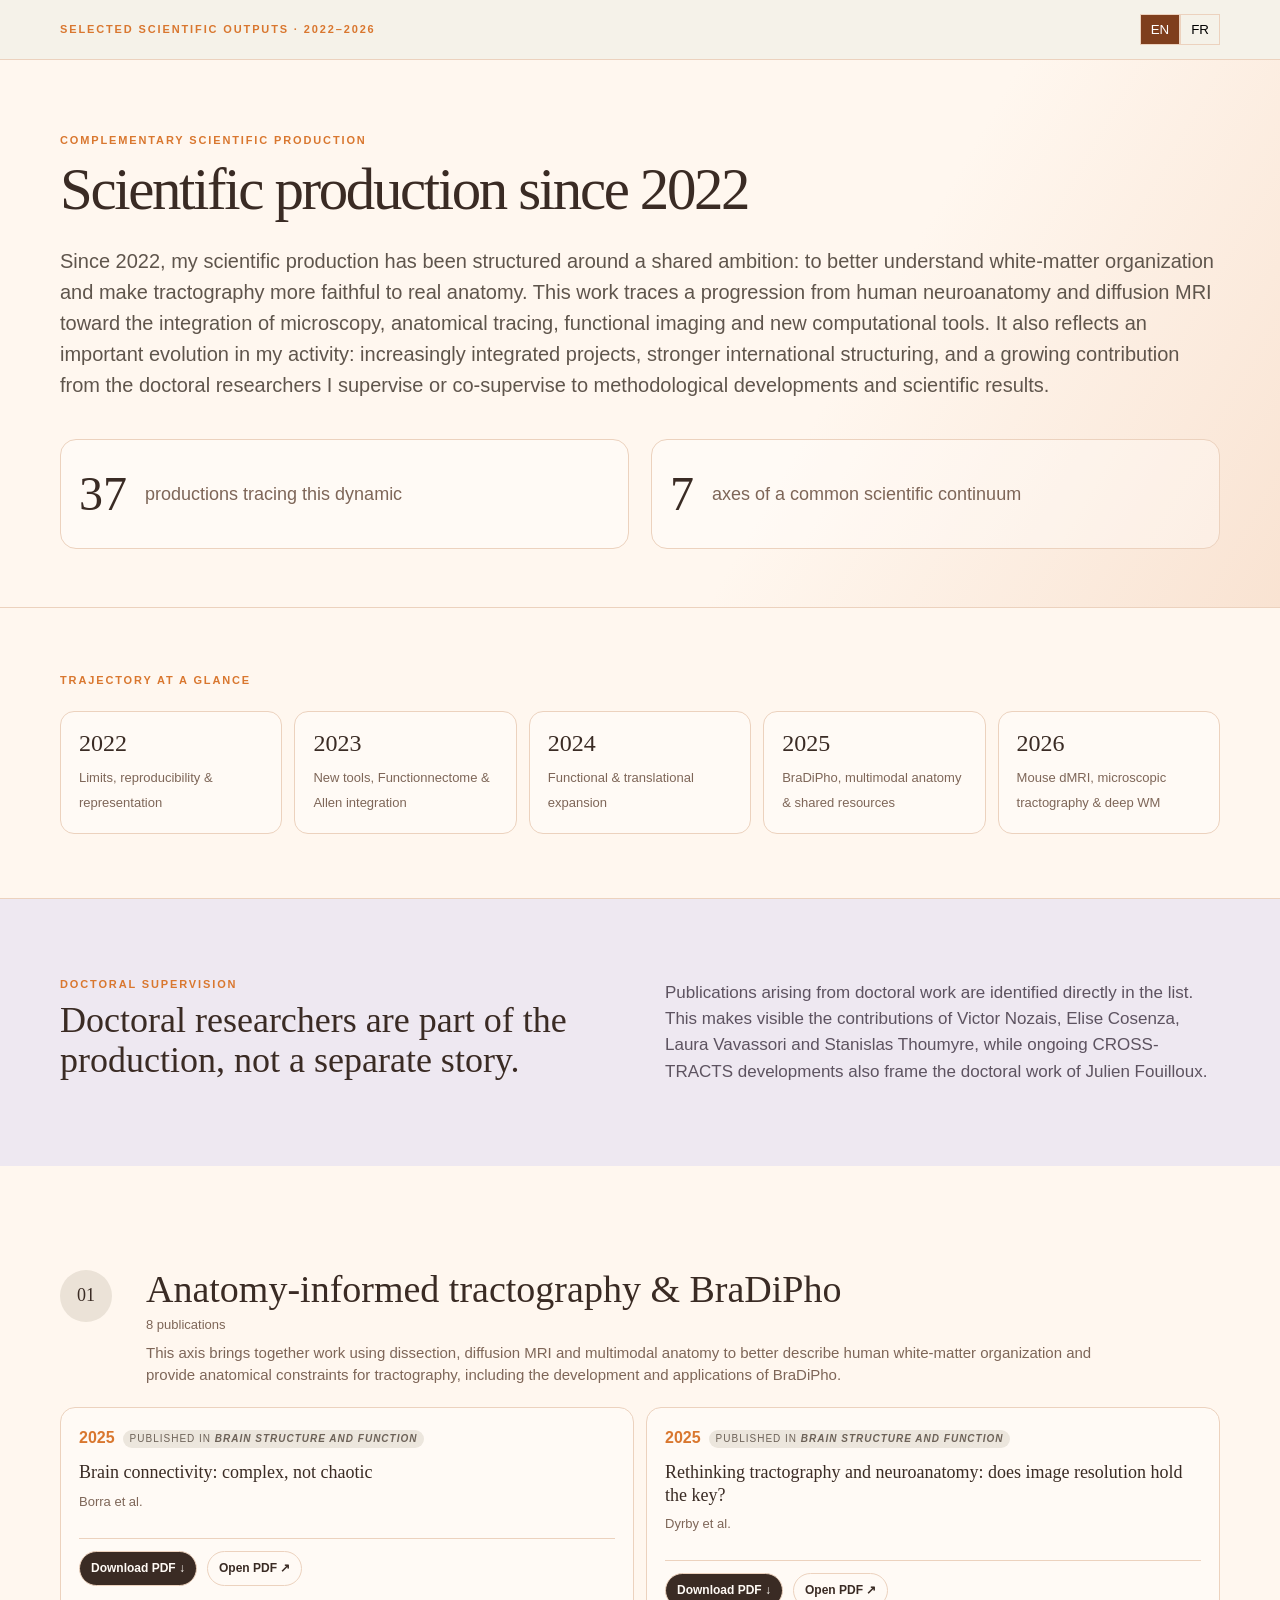
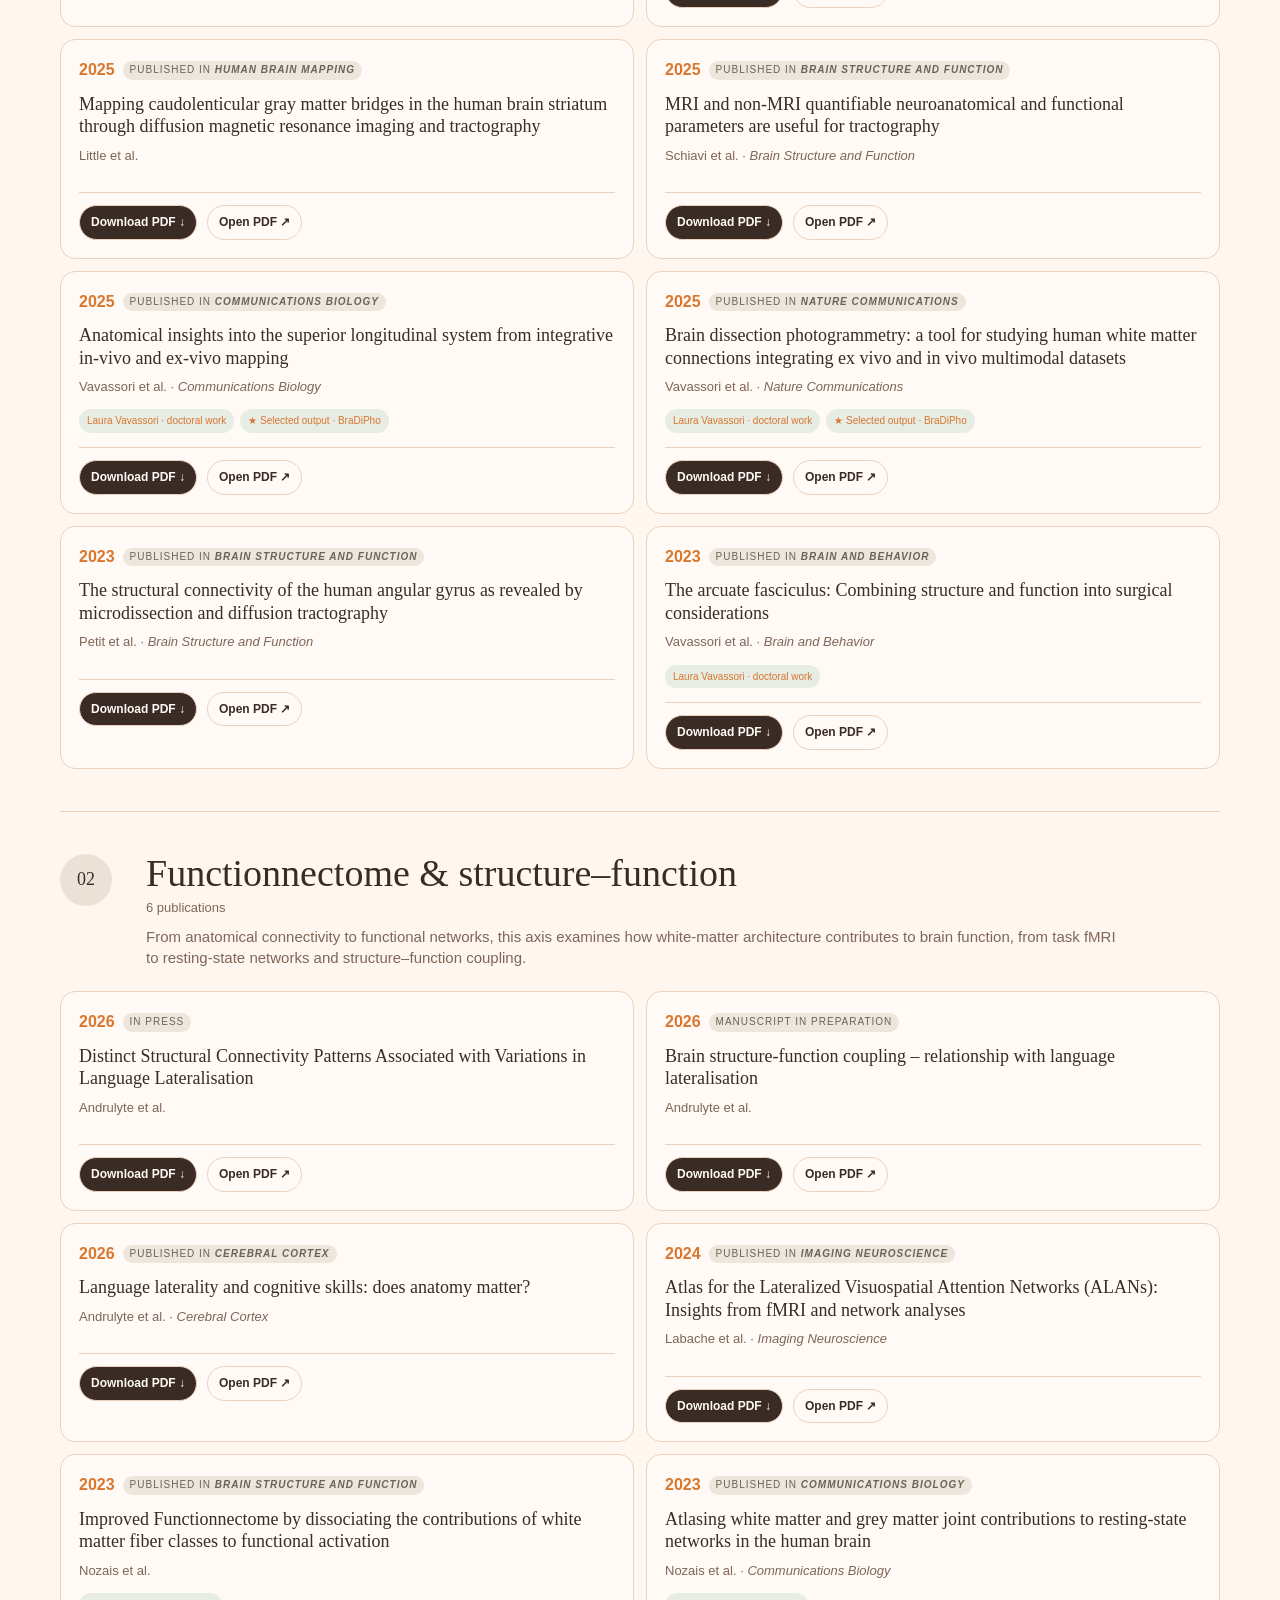
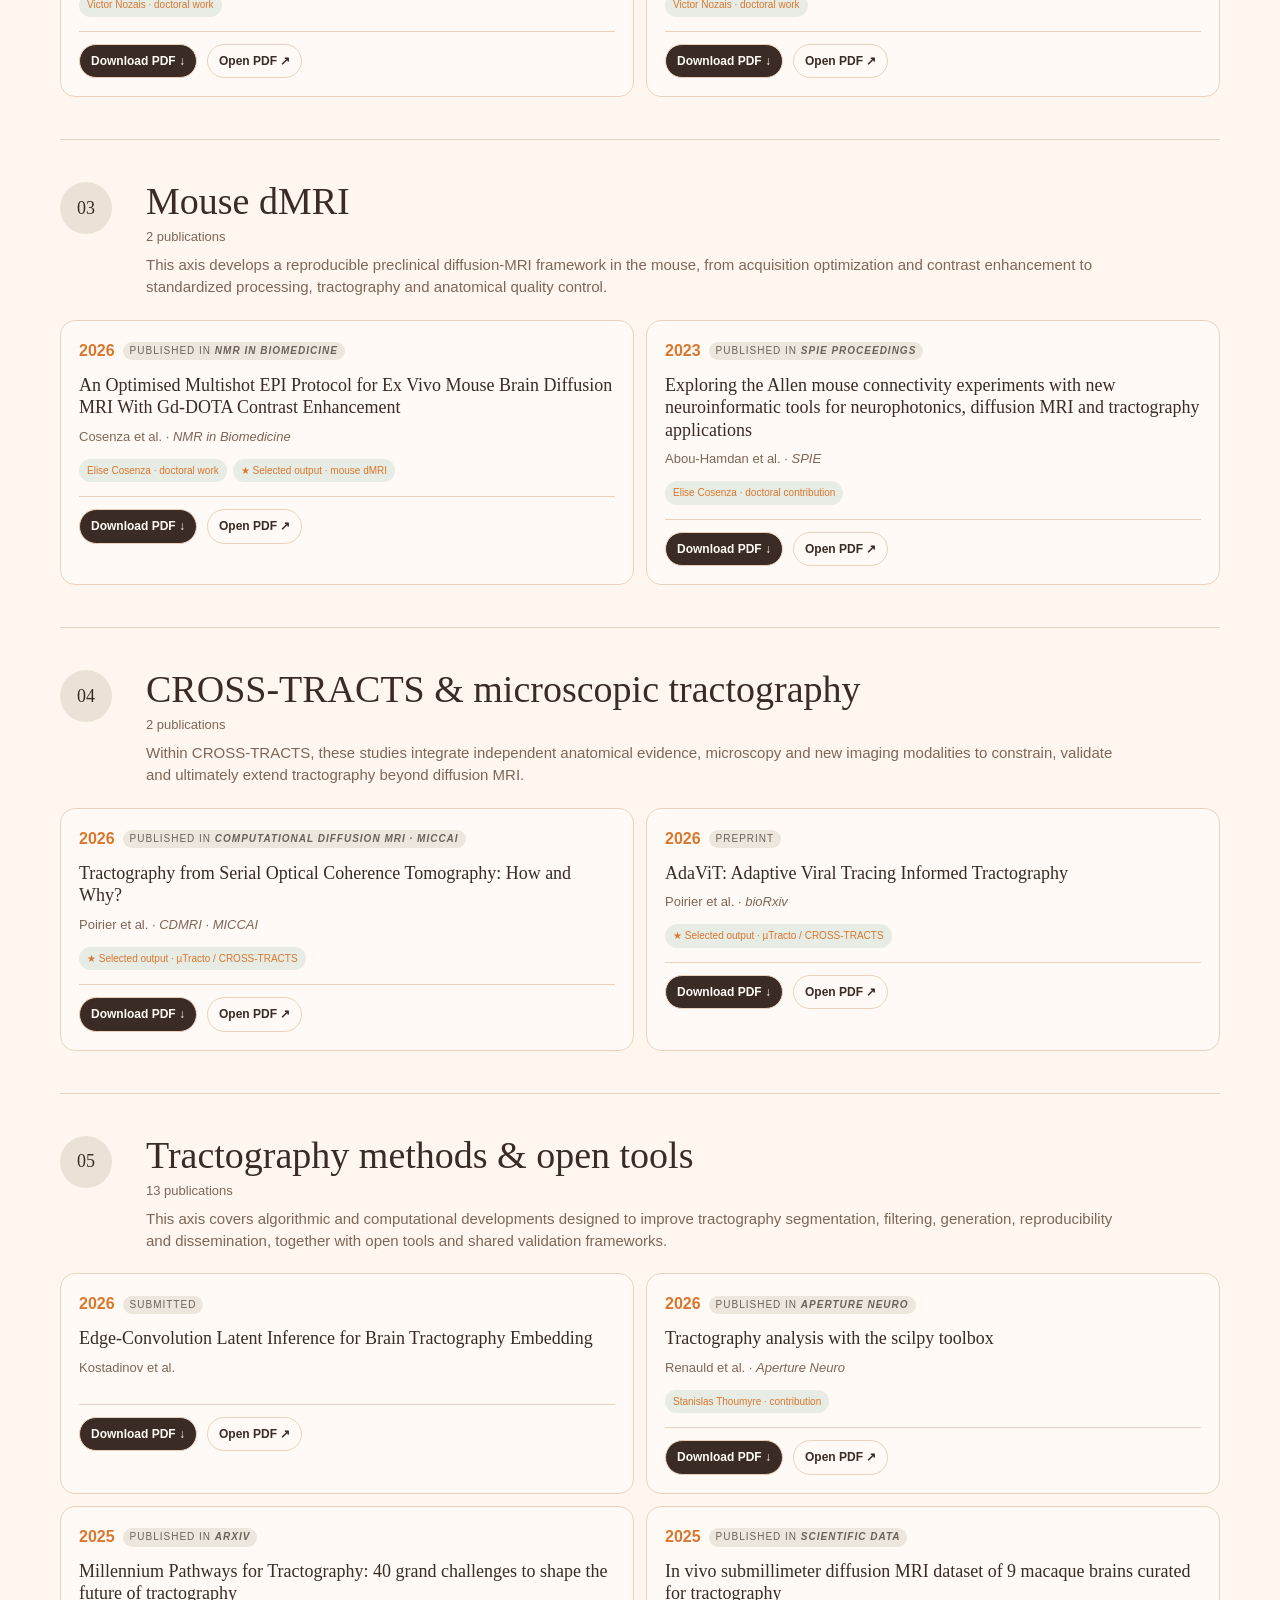
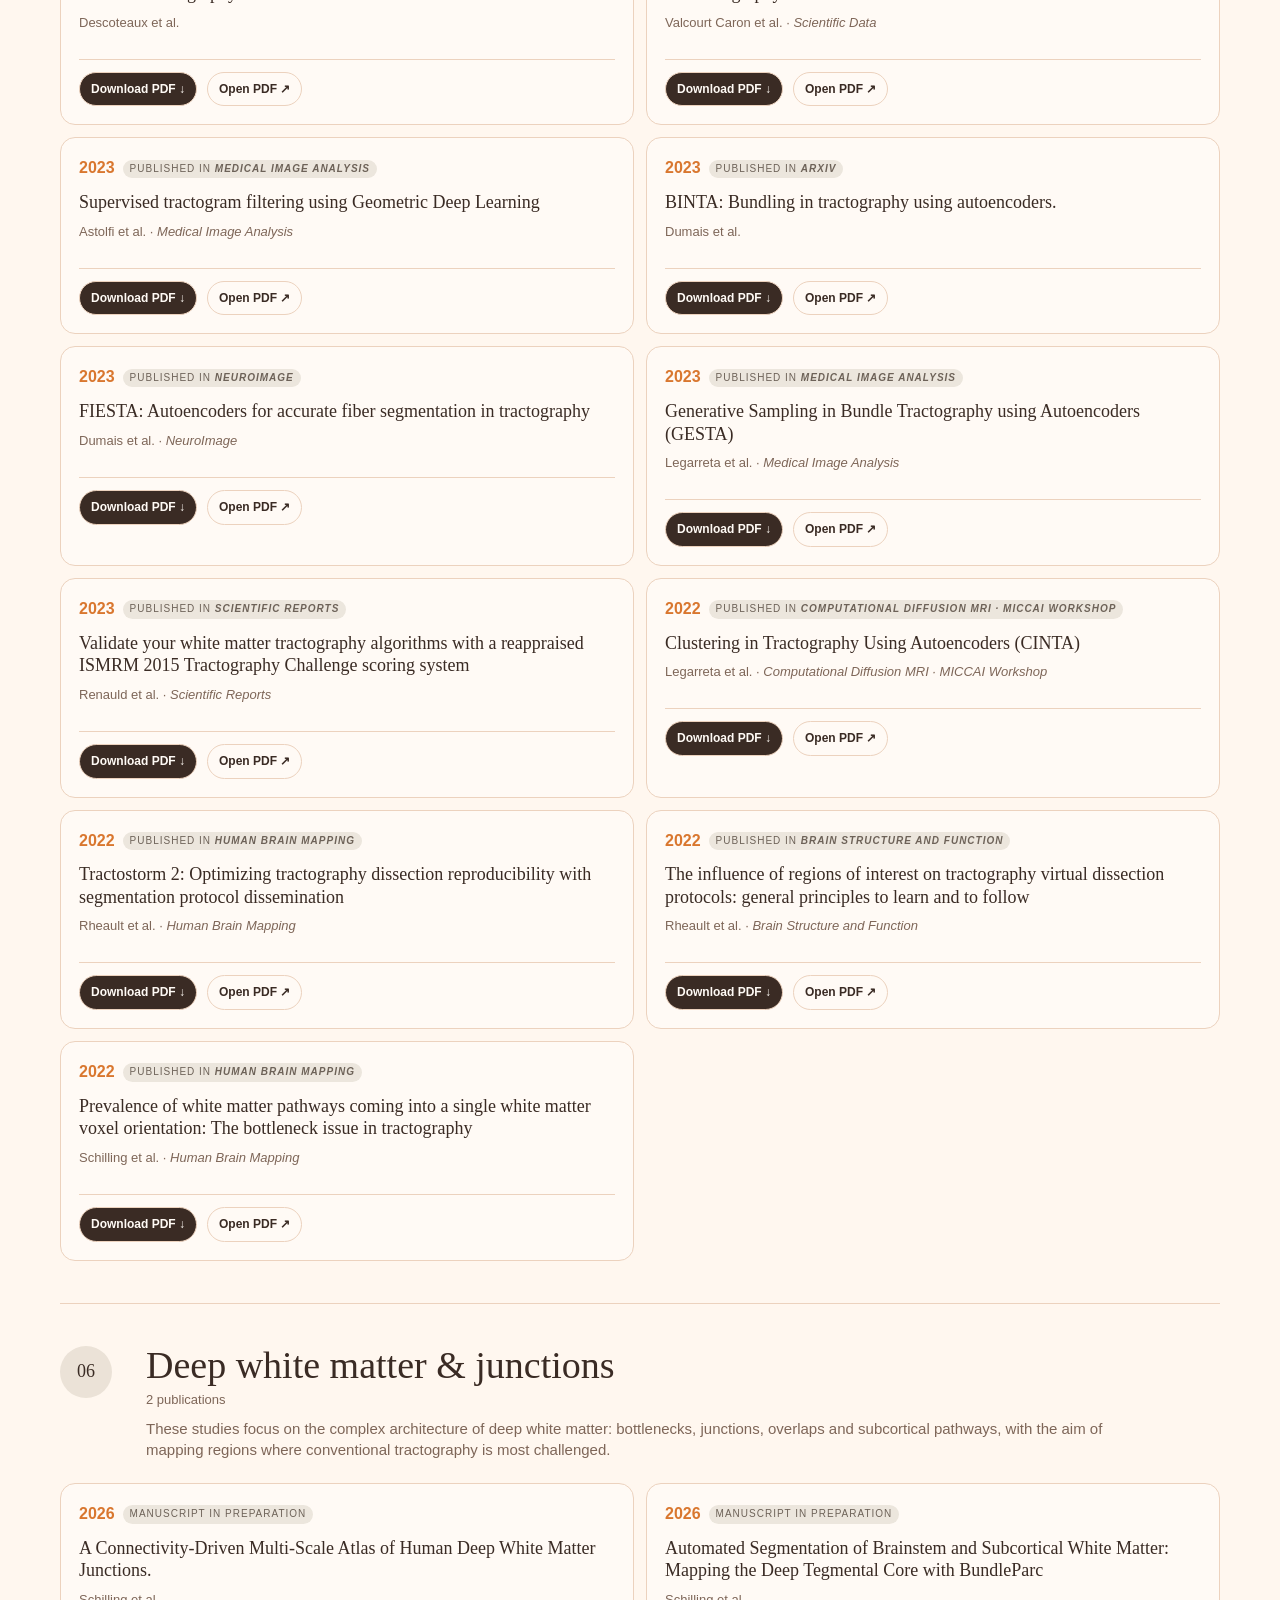
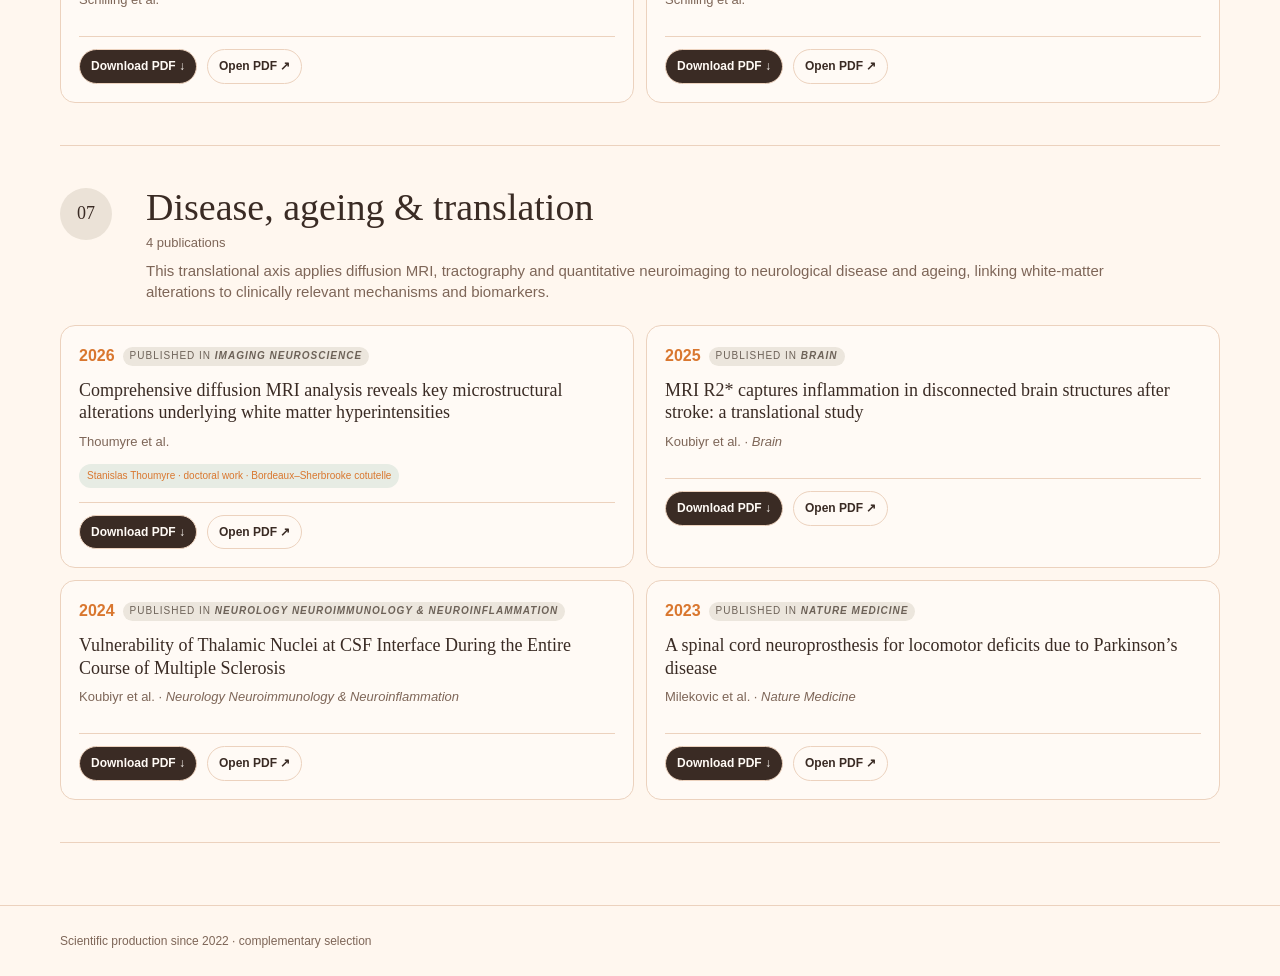
==== publications-since-2022/index.html @ 1e705ce8 "Add publications since 2022 site" ====
<!DOCTYPE html>
<html lang="en"><head><meta charset="utf-8"/><meta content="width=device-width,initial-scale=1" name="viewport"/><title>Scientific production since 2022</title><link href="style.css" rel="stylesheet"/></head><body>
<header><div class="wrap nav"><div class="brand">Selected scientific outputs · 2022–2026</div><div><button class="active" id="en">EN</button><button id="fr">FR</button></div></div></header>
<main><section class="hero"><div class="wrap"><div class="eyebrow" data-en="">COMPLEMENTARY SCIENTIFIC PRODUCTION</div><div class="eyebrow" data-fr="">PRODUCTION SCIENTIFIQUE COMPLÉMENTAIRE</div><h1 data-en="">Scientific production since 2022</h1><h1 data-fr="">Production scientifique depuis 2022</h1><p class="lead" data-en="">Since 2022, my scientific production has been structured around a shared ambition: to better understand white-matter organization and make tractography more faithful to real anatomy. This work traces a progression from human neuroanatomy and diffusion MRI toward the integration of microscopy, anatomical tracing, functional imaging and new computational tools. It also reflects an important evolution in my activity: increasingly integrated projects, stronger international structuring, and a growing contribution from the doctoral researchers I supervise or co-supervise to methodological developments and scientific results.</p><p class="lead" data-fr="">Depuis 2022, ma production scientifique s’est structurée autour d’une même ambition : mieux comprendre l’organisation de la substance blanche et rendre la tractographie plus fidèle à l’anatomie réelle. Ces travaux dessinent une progression allant de la neuroanatomie humaine et de l’IRM de diffusion vers l’intégration de la microscopie, du traçage anatomique, de l’imagerie fonctionnelle et de nouveaux outils computationnels. Ils reflètent également une évolution importante de mon activité : des projets de plus en plus intégrés, une structuration internationale renforcée et une contribution croissante des doctorants que j’encadre ou co-encadre aux développements méthodologiques et aux résultats scientifiques.</p>
<div class="summary summary-two">
<div class="summary-item"><b>37</b><span class="summary-label" id="summary37">productions tracing this dynamic</span></div>
<div class="summary-item"><b>7</b><span class="summary-label" id="summary7">axes of a common scientific continuum</span></div>
</div></div></section>
<section class="timeline"><div class="wrap"><div class="eyebrow" data-en="">TRAJECTORY AT A GLANCE</div><div class="eyebrow" data-fr="">TRAJECTOIRE EN UN COUP D’ŒIL</div><div class="years"><div><b>2022</b><span data-en="">Limits, reproducibility &amp; representation</span><span data-fr="">Limites, reproductibilité &amp; représentation</span></div><div><b>2023</b><span data-en="">New tools, Functionnectome &amp; Allen integration</span><span data-fr="">Nouveaux outils, Functionnectome &amp; intégration Allen</span></div><div><b>2024</b><span data-en="">Functional &amp; translational expansion</span><span data-fr="">Ouverture fonctionnelle &amp; translationnelle</span></div><div><b>2025</b><span data-en="">BraDiPho, multimodal anatomy &amp; shared resources</span><span data-fr="">BraDiPho, anatomie multimodale &amp; ressources</span></div><div><b>2026</b><span data-en="">Mouse dMRI, microscopic tractography &amp; deep WM</span><span data-fr="">IRMd souris, tractographie microscopique &amp; SB profonde</span></div></div></div></section>
<section class="doctoral"><div class="wrap"><div><div class="eyebrow" data-en="">DOCTORAL SUPERVISION</div><div class="eyebrow" data-fr="">ENCADREMENT DOCTORAL</div><h2 data-en="">Doctoral researchers are part of the production, not a separate story.</h2><h2 data-fr="">Les doctorants prennent directement part à cette production scientifique.</h2></div><p data-en="">Publications arising from doctoral work are identified directly in the list. This makes visible the contributions of Victor Nozais, Elise Cosenza, Laura Vavassori and Stanislas Thoumyre, while ongoing CROSS-TRACTS developments also frame the doctoral work of Julien Fouilloux.</p><p data-fr="">Les publications issues des travaux doctoraux sont identifiées directement dans la liste. Elles rendent visibles les contributions de Victor Nozais, Elise Cosenza, Laura Vavassori et Stanislas Thoumyre ; les développements en cours de CROSS-TRACTS structurent également la thèse de Julien Fouilloux.</p></div></section>
<div class="wrap axes"><section class="axis" id="anatomy"><div class="axishead"><span class="num">01</span><div><h2 data-en="">Anatomy-informed tractography &amp; BraDiPho</h2><h2 data-fr="">Tractographie guidée par l’anatomie &amp; BraDiPho</h2><p>8 publications</p><p class="axisdesc" data-en="">This axis brings together work using dissection, diffusion MRI and multimodal anatomy to better describe human white-matter organization and provide anatomical constraints for tractography, including the development and applications of BraDiPho.</p><p class="axisdesc" data-fr="">Cet axe rassemble les travaux combinant dissection, IRM de diffusion et anatomie multimodale pour mieux décrire l’organisation de la substance blanche humaine et fournir des contraintes anatomiques à la tractographie, notamment à travers le développement et les applications de BraDiPho.</p></div></div><div class="pubs"><article class="pub" data-status="published" data-year="2025"><div class="meta"><span class="year">2025</span><span class="status" data-en="">published in <em>Brain Structure and Function</em></span><span class="status" data-fr="">publié dans <em>Brain Structure and Function</em></span></div><h3>Brain connectivity: complex, not chaotic</h3><p>Borra et al.</p><div class="tags"></div><div class="pub-actions"><a class="pdf-download" download="" href="assets/pdfs/13924_Bora_BSAF_inpress_25.pdf"><span data-en="">Download PDF ↓</span><span data-fr="">Télécharger le PDF ↓</span></a><a class="pdf-view" href="assets/pdfs/13924_Bora_BSAF_inpress_25.pdf" rel="noopener" target="_blank"><span data-en="">Open PDF ↗</span><span data-fr="">Ouvrir le PDF ↗</span></a></div></article><article class="pub" data-status="published" data-year="2025"><div class="meta"><span class="year">2025</span><span class="status" data-en="">published in <em>Brain Structure and Function</em></span><span class="status" data-fr="">publié dans <em>Brain Structure and Function</em></span></div><h3>Rethinking tractography and neuroanatomy: does image resolution hold the key?</h3><p>Dyrby et al.</p><div class="tags"></div><div class="pub-actions"><a class="pdf-download" download="" href="assets/pdfs/13925_Dyrby_BSAF_230-163_25.pdf"><span data-en="">Download PDF ↓</span><span data-fr="">Télécharger le PDF ↓</span></a><a class="pdf-view" href="assets/pdfs/13925_Dyrby_BSAF_230-163_25.pdf" rel="noopener" target="_blank"><span data-en="">Open PDF ↗</span><span data-fr="">Ouvrir le PDF ↗</span></a></div></article><article class="pub" data-status="published" data-year="2025"><div class="meta"><span class="year">2025</span><span class="status" data-en="">published in <em>Human Brain Mapping</em></span><span class="status" data-fr="">publié dans <em>Human Brain Mapping</em></span></div><h3>Mapping caudolenticular gray matter bridges in the human brain striatum through diffusion magnetic resonance imaging and tractography</h3><p>Little et al.</p><div class="tags"></div><div class="pub-actions"><a class="pdf-download" download="" href="assets/pdfs/13555_Little_HBM_46-e70245_25.pdf"><span data-en="">Download PDF ↓</span><span data-fr="">Télécharger le PDF ↓</span></a><a class="pdf-view" href="assets/pdfs/13555_Little_HBM_46-e70245_25.pdf" rel="noopener" target="_blank"><span data-en="">Open PDF ↗</span><span data-fr="">Ouvrir le PDF ↗</span></a></div></article><article class="pub" data-status="published" data-year="2025"><div class="meta"><span class="year">2025</span><span class="status" data-en="">published in <em>Brain Structure and Function</em></span><span class="status" data-fr="">publié dans <em>Brain Structure and Function</em></span></div><h3>MRI and non-MRI quantifiable neuroanatomical and functional parameters are useful for tractography</h3><p>Schiavi et al. · <em>Brain Structure and Function</em></p><div class="tags"></div><div class="pub-actions"><a class="pdf-download" download="" href="assets/pdfs/13923_Schiavi_BSAF_230-83_25.pdf.pdf"><span data-en="">Download PDF ↓</span><span data-fr="">Télécharger le PDF ↓</span></a><a class="pdf-view" href="assets/pdfs/13923_Schiavi_BSAF_230-83_25.pdf.pdf" rel="noopener" target="_blank"><span data-en="">Open PDF ↗</span><span data-fr="">Ouvrir le PDF ↗</span></a></div></article><article class="pub" data-status="published" data-year="2025"><div class="meta"><span class="year">2025</span><span class="status" data-en="">published in <em>Communications Biology</em></span><span class="status" data-fr="">publié dans <em>Communications Biology</em></span></div><h3>Anatomical insights into the superior longitudinal system from integrative in-vivo and ex-vivo mapping</h3><p>Vavassori et al. · <em>Communications Biology</em></p><div class="tags"><span class="tag">Laura Vavassori · doctoral work</span><span class="tag">★ Selected output · BraDiPho</span></div><div class="pub-actions"><a class="pdf-download" download="" href="assets/pdfs/14074_Vavassori_CommBiol_8-1328_25.pdf"><span data-en="">Download PDF ↓</span><span data-fr="">Télécharger le PDF ↓</span></a><a class="pdf-view" href="assets/pdfs/14074_Vavassori_CommBiol_8-1328_25.pdf" rel="noopener" target="_blank"><span data-en="">Open PDF ↗</span><span data-fr="">Ouvrir le PDF ↗</span></a></div></article><article class="pub" data-status="published" data-year="2025"><div class="meta"><span class="year">2025</span><span class="status" data-en="">published in <em>Nature Communications</em></span><span class="status" data-fr="">publié dans <em>Nature Communications</em></span></div><h3>Brain dissection photogrammetry: a tool for studying human white matter connections integrating ex vivo and in vivo multimodal datasets</h3><p>Vavassori et al. · <em>Nature Communications</em></p><div class="tags"><span class="tag">Laura Vavassori · doctoral work</span><span class="tag">★ Selected output · BraDiPho</span></div><div class="pub-actions"><a class="pdf-download" download="" href="assets/pdfs/14003_Vavassori_NatComms_16-9801_25.pdf"><span data-en="">Download PDF ↓</span><span data-fr="">Télécharger le PDF ↓</span></a><a class="pdf-view" href="assets/pdfs/14003_Vavassori_NatComms_16-9801_25.pdf" rel="noopener" target="_blank"><span data-en="">Open PDF ↗</span><span data-fr="">Ouvrir le PDF ↗</span></a></div></article><article class="pub" data-status="published" data-year="2023"><div class="meta"><span class="year">2023</span><span class="status" data-en="">published in <em>Brain Structure and Function</em></span><span class="status" data-fr="">publié dans <em>Brain Structure and Function</em></span></div><h3>The structural connectivity of the human angular gyrus as revealed by microdissection and diffusion tractography</h3><p>Petit et al. · <em>Brain Structure and Function</em></p><div class="tags"></div><div class="pub-actions"><a class="pdf-download" download="" href="assets/pdfs/13187_Petit_BSAF_inpress_22.pdf"><span data-en="">Download PDF ↓</span><span data-fr="">Télécharger le PDF ↓</span></a><a class="pdf-view" href="assets/pdfs/13187_Petit_BSAF_inpress_22.pdf" rel="noopener" target="_blank"><span data-en="">Open PDF ↗</span><span data-fr="">Ouvrir le PDF ↗</span></a></div></article><article class="pub" data-status="published" data-year="2023"><div class="meta"><span class="year">2023</span><span class="status" data-en="">published in <em>Brain and Behavior</em></span><span class="status" data-fr="">publié dans <em>Brain and Behavior</em></span></div><h3>The arcuate fasciculus: Combining structure and function into surgical considerations</h3><p>Vavassori et al. · <em>Brain and Behavior</em></p><div class="tags"><span class="tag">Laura Vavassori · doctoral work</span></div><div class="pub-actions"><a class="pdf-download" download="" href="assets/pdfs/13269_Vavassori_B&amp;B_e3107_23.pdf"><span data-en="">Download PDF ↓</span><span data-fr="">Télécharger le PDF ↓</span></a><a class="pdf-view" href="assets/pdfs/13269_Vavassori_B&amp;B_e3107_23.pdf" rel="noopener" target="_blank"><span data-en="">Open PDF ↗</span><span data-fr="">Ouvrir le PDF ↗</span></a></div></article></div></section><section class="axis" id="function"><div class="axishead"><span class="num">02</span><div><h2 data-en="">Functionnectome &amp; structure–function</h2><h2 data-fr="">Functionnectome &amp; structure–fonction</h2><p>6 publications</p><p class="axisdesc" data-en="">From anatomical connectivity to functional networks, this axis examines how white-matter architecture contributes to brain function, from task fMRI to resting-state networks and structure–function coupling.</p><p class="axisdesc" data-fr="">De la connectivité anatomique aux réseaux fonctionnels, cet axe étudie comment l’architecture de la substance blanche contribue aux fonctions cérébrales, de l’IRMf de tâche aux réseaux de repos et au couplage structure–fonction.</p></div></div><div class="pubs"><article class="pub" data-status="in press" data-year="2026"><div class="meta"><span class="year">2026</span><span class="status" data-en="">in press</span><span class="status" data-fr="">sous presse</span></div><h3>Distinct Structural Connectivity Patterns Associated with Variations in Language Lateralisation</h3><p>Andrulyte et al.</p><div class="tags"></div><div class="pub-actions"><a class="pdf-download" download="" href="assets/pdfs/14415_Andrulyte_Cx_inpress_26.pdf"><span data-en="">Download PDF ↓</span><span data-fr="">Télécharger le PDF ↓</span></a><a class="pdf-view" href="assets/pdfs/14415_Andrulyte_Cx_inpress_26.pdf" rel="noopener" target="_blank"><span data-en="">Open PDF ↗</span><span data-fr="">Ouvrir le PDF ↗</span></a></div></article><article class="pub" data-status="manuscript" data-year="2026"><div class="meta"><span class="year">2026</span><span class="status" data-en="">manuscript in preparation</span><span class="status" data-fr="">manuscrit en préparation</span></div><h3>Brain structure-function coupling – relationship with language lateralisation</h3><p>Andrulyte et al.</p><div class="tags"></div><div class="pub-actions"><a class="pdf-download" download="" href="assets/pdfs/13926_Andrulyte_Cx_inpress_26.pdf"><span data-en="">Download PDF ↓</span><span data-fr="">Télécharger le PDF ↓</span></a><a class="pdf-view" href="assets/pdfs/13926_Andrulyte_Cx_inpress_26.pdf" rel="noopener" target="_blank"><span data-en="">Open PDF ↗</span><span data-fr="">Ouvrir le PDF ↗</span></a></div></article><article class="pub" data-status="published" data-year="2026"><div class="meta"><span class="year">2026</span><span class="status" data-en="">published in <em>Cerebral Cortex</em></span><span class="status" data-fr="">publié dans <em>Cerebral Cortex</em></span></div><h3>Language laterality and cognitive skills: does anatomy matter?</h3><p>Andrulyte et al. · <em>Cerebral Cortex</em></p><div class="tags"></div><div class="pub-actions"><a class="pdf-download" download="" href="assets/pdfs/13927_Andrulyte_CCx_36-bhag067_26.pdf"><span data-en="">Download PDF ↓</span><span data-fr="">Télécharger le PDF ↓</span></a><a class="pdf-view" href="assets/pdfs/13927_Andrulyte_CCx_36-bhag067_26.pdf" rel="noopener" target="_blank"><span data-en="">Open PDF ↗</span><span data-fr="">Ouvrir le PDF ↗</span></a></div></article><article class="pub" data-status="published" data-year="2024"><div class="meta"><span class="year">2024</span><span class="status" data-en="">published in <em>Imaging Neuroscience</em></span><span class="status" data-fr="">publié dans <em>Imaging Neuroscience</em></span></div><h3>Atlas for the Lateralized Visuospatial Attention Networks (ALANs): Insights from fMRI and network analyses</h3><p>Labache et al. · <em>Imaging Neuroscience</em></p><div class="tags"></div><div class="pub-actions"><a class="pdf-download" download="" href="assets/pdfs/13618_Labache_ImagNeurosci_2_24.pdf"><span data-en="">Download PDF ↓</span><span data-fr="">Télécharger le PDF ↓</span></a><a class="pdf-view" href="assets/pdfs/13618_Labache_ImagNeurosci_2_24.pdf" rel="noopener" target="_blank"><span data-en="">Open PDF ↗</span><span data-fr="">Ouvrir le PDF ↗</span></a></div></article><article class="pub" data-status="published" data-year="2023"><div class="meta"><span class="year">2023</span><span class="status" data-en="">published in <em>Brain Structure and Function</em></span><span class="status" data-fr="">publié dans <em>Brain Structure and Function</em></span></div><h3>Improved Functionnectome by dissociating the contributions of white matter fiber classes to functional activation</h3><p>Nozais et al.</p><div class="tags"><span class="tag">Victor Nozais · doctoral work</span></div><div class="pub-actions"><a class="pdf-download" download="" href="assets/pdfs/13436_Nozais_BSAF_inpress_23.pdf"><span data-en="">Download PDF ↓</span><span data-fr="">Télécharger le PDF ↓</span></a><a class="pdf-view" href="assets/pdfs/13436_Nozais_BSAF_inpress_23.pdf" rel="noopener" target="_blank"><span data-en="">Open PDF ↗</span><span data-fr="">Ouvrir le PDF ↗</span></a></div></article><article class="pub" data-status="published" data-year="2023"><div class="meta"><span class="year">2023</span><span class="status" data-en="">published in <em>Communications Biology</em></span><span class="status" data-fr="">publié dans <em>Communications Biology</em></span></div><h3>Atlasing white matter and grey matter joint contributions to resting-state networks in the human brain</h3><p>Nozais et al. · <em>Communications Biology</em></p><div class="tags"><span class="tag">Victor Nozais · doctoral work</span></div><div class="pub-actions"><a class="pdf-download" download="" href="assets/pdfs/13475_Nozais_CommunBiol_6-726_23.pdf"><span data-en="">Download PDF ↓</span><span data-fr="">Télécharger le PDF ↓</span></a><a class="pdf-view" href="assets/pdfs/13475_Nozais_CommunBiol_6-726_23.pdf" rel="noopener" target="_blank"><span data-en="">Open PDF ↗</span><span data-fr="">Ouvrir le PDF ↗</span></a></div></article></div></section><section class="axis" id="mouse"><div class="axishead"><span class="num">03</span><div><h2 data-en="">Mouse dMRI</h2><h2 data-fr="">IRM de diffusion chez la souris</h2><p>2 publications</p><p class="axisdesc" data-en="">This axis develops a reproducible preclinical diffusion-MRI framework in the mouse, from acquisition optimization and contrast enhancement to standardized processing, tractography and anatomical quality control.</p><p class="axisdesc" data-fr="">Cet axe développe un cadre reproductible d’IRM de diffusion préclinique chez la souris, de l’optimisation des acquisitions et du contraste au traitement standardisé, à la tractographie et au contrôle qualité anatomique.</p></div></div><div class="pubs"><article class="pub" data-status="published" data-year="2026"><div class="meta"><span class="year">2026</span><span class="status" data-en="">published in <em>NMR in Biomedicine</em></span><span class="status" data-fr="">publié dans <em>NMR in Biomedicine</em></span></div><h3>An Optimised Multishot EPI Protocol for Ex Vivo Mouse Brain Diffusion MRI With Gd-DOTA Contrast Enhancement</h3><p>Cosenza et al. · <em>NMR in Biomedicine</em></p><div class="tags"><span class="tag">Elise Cosenza · doctoral work</span><span class="tag">★ Selected output · mouse dMRI</span></div><div class="pub-actions"><a class="pdf-download" download="" href="assets/pdfs/14144_Cosenza_NMRBiomed_39-e70270_26.pdf"><span data-en="">Download PDF ↓</span><span data-fr="">Télécharger le PDF ↓</span></a><a class="pdf-view" href="assets/pdfs/14144_Cosenza_NMRBiomed_39-e70270_26.pdf" rel="noopener" target="_blank"><span data-en="">Open PDF ↗</span><span data-fr="">Ouvrir le PDF ↗</span></a></div></article><article class="pub" data-status="published" data-year="2023"><div class="meta"><span class="year">2023</span><span class="status" data-en="">published in <em>SPIE Proceedings</em></span><span class="status" data-fr="">publié dans <em>SPIE Proceedings</em></span></div><h3>Exploring the Allen mouse connectivity experiments with new neuroinformatic tools for neurophotonics, diffusion MRI and tractography applications</h3><p>Abou-Hamdan et al. · <em>SPIE</em></p><div class="tags"><span class="tag">Elise Cosenza · doctoral contribution</span></div><div class="pub-actions"><a class="pdf-download" download="" href="assets/pdfs/13350_Abou-Hamdan_SPIE_2023.pdf"><span data-en="">Download PDF ↓</span><span data-fr="">Télécharger le PDF ↓</span></a><a class="pdf-view" href="assets/pdfs/13350_Abou-Hamdan_SPIE_2023.pdf" rel="noopener" target="_blank"><span data-en="">Open PDF ↗</span><span data-fr="">Ouvrir le PDF ↗</span></a></div></article></div></section><section class="axis" id="cross"><div class="axishead"><span class="num">04</span><div><h2 data-en="">CROSS-TRACTS &amp; microscopic tractography</h2><h2 data-fr="">CROSS-TRACTS &amp; tractographie microscopique</h2><p>2 publications</p><p class="axisdesc" data-en="">Within CROSS-TRACTS, these studies integrate independent anatomical evidence, microscopy and new imaging modalities to constrain, validate and ultimately extend tractography beyond diffusion MRI.</p><p class="axisdesc" data-fr="">Dans le cadre de CROSS-TRACTS, ces travaux intègrent des références anatomiques indépendantes, la microscopie et de nouvelles modalités d’imagerie pour contraindre, valider et finalement étendre la tractographie au-delà de l’IRM de diffusion.</p></div></div><div class="pubs"><article class="pub" data-status="published" data-year="2026"><div class="meta"><span class="year">2026</span><span class="status" data-en="">published in <em>Computational Diffusion MRI · MICCAI</em></span><span class="status" data-fr="">publié dans <em>Computational Diffusion MRI · MICCAI</em></span></div><h3>Tractography from Serial Optical Coherence Tomography: How and Why?</h3><p>Poirier et al. · <em>CDMRI · MICCAI</em></p><div class="tags"><span class="tag">★ Selected output · µTracto / CROSS-TRACTS</span></div><div class="pub-actions"><a class="pdf-download" download="" href="assets/pdfs/14418_Poirier_bioRxiv_26.pdf"><span data-en="">Download PDF ↓</span><span data-fr="">Télécharger le PDF ↓</span></a><a class="pdf-view" href="assets/pdfs/14418_Poirier_bioRxiv_26.pdf" rel="noopener" target="_blank"><span data-en="">Open PDF ↗</span><span data-fr="">Ouvrir le PDF ↗</span></a></div></article><article class="pub" data-status="preprint" data-year="2026"><div class="meta"><span class="year">2026</span><span class="status" data-en="">preprint</span><span class="status" data-fr="">prépublication</span></div><h3>AdaViT: Adaptive Viral Tracing Informed Tractography</h3><p>Poirier et al. · <em>bioRxiv</em></p><div class="tags"><span class="tag">★ Selected output · µTracto / CROSS-TRACTS</span></div><div class="pub-actions"><a class="pdf-download" download="" href="assets/pdfs/14433_Poirier_CDMRI_MICCAI_26.pdf"><span data-en="">Download PDF ↓</span><span data-fr="">Télécharger le PDF ↓</span></a><a class="pdf-view" href="assets/pdfs/14433_Poirier_CDMRI_MICCAI_26.pdf" rel="noopener" target="_blank"><span data-en="">Open PDF ↗</span><span data-fr="">Ouvrir le PDF ↗</span></a></div></article></div></section><section class="axis" id="methods"><div class="axishead"><span class="num">05</span><div><h2 data-en="">Tractography methods &amp; open tools</h2><h2 data-fr="">Méthodes de tractographie &amp; outils ouverts</h2><p>13 publications</p><p class="axisdesc" data-en="">This axis covers algorithmic and computational developments designed to improve tractography segmentation, filtering, generation, reproducibility and dissemination, together with open tools and shared validation frameworks.</p><p class="axisdesc" data-fr="">Cet axe regroupe les développements algorithmiques et computationnels visant à améliorer la segmentation, le filtrage, la génération, la reproductibilité et la diffusion des méthodes de tractographie, ainsi que les outils ouverts et cadres de validation partagés.</p></div></div><div class="pubs"><article class="pub" data-status="submitted" data-year="2026"><div class="meta"><span class="year">2026</span><span class="status" data-en="">submitted</span><span class="status" data-fr="">soumis</span></div><h3>Edge-Convolution Latent Inference for Brain Tractography Embedding</h3><p>Kostadinov et al.</p><div class="tags"></div><div class="pub-actions"><a class="pdf-download" download="" href="assets/pdfs/14327_Kostadinov_AIHA_2026_submitted.pdf"><span data-en="">Download PDF ↓</span><span data-fr="">Télécharger le PDF ↓</span></a><a class="pdf-view" href="assets/pdfs/14327_Kostadinov_AIHA_2026_submitted.pdf" rel="noopener" target="_blank"><span data-en="">Open PDF ↗</span><span data-fr="">Ouvrir le PDF ↗</span></a></div></article><article class="pub" data-status="published" data-year="2026"><div class="meta"><span class="year">2026</span><span class="status" data-en="">published in <em>Aperture Neuro</em></span><span class="status" data-fr="">publié dans <em>Aperture Neuro</em></span></div><h3>Tractography analysis with the scilpy toolbox</h3><p>Renauld et al. · <em>Aperture Neuro</em></p><div class="tags"><span class="tag">Stanislas Thoumyre · contribution</span></div><div class="pub-actions"><a class="pdf-download" download="" href="assets/pdfs/14224_Renauld_ApertureNeuro_6_26.pdf"><span data-en="">Download PDF ↓</span><span data-fr="">Télécharger le PDF ↓</span></a><a class="pdf-view" href="assets/pdfs/14224_Renauld_ApertureNeuro_6_26.pdf" rel="noopener" target="_blank"><span data-en="">Open PDF ↗</span><span data-fr="">Ouvrir le PDF ↗</span></a></div></article><article class="pub" data-status="published" data-year="2025"><div class="meta"><span class="year">2025</span><span class="status" data-en="">published in <em>arXiv</em></span><span class="status" data-fr="">publié dans <em>arXiv</em></span></div><h3>Millennium Pathways for Tractography: 40 grand challenges to shape the future of tractography</h3><p>Descoteaux et al.</p><div class="tags"></div><div class="pub-actions"><a class="pdf-download" download="" href="assets/pdfs/14119_Descoteaux_arXiv_25.pdf"><span data-en="">Download PDF ↓</span><span data-fr="">Télécharger le PDF ↓</span></a><a class="pdf-view" href="assets/pdfs/14119_Descoteaux_arXiv_25.pdf" rel="noopener" target="_blank"><span data-en="">Open PDF ↗</span><span data-fr="">Ouvrir le PDF ↗</span></a></div></article><article class="pub" data-status="published" data-year="2025"><div class="meta"><span class="year">2025</span><span class="status" data-en="">published in <em>Scientific Data</em></span><span class="status" data-fr="">publié dans <em>Scientific Data</em></span></div><h3>In vivo submillimeter diffusion MRI dataset of 9 macaque brains curated for tractography</h3><p>Valcourt Caron et al. · <em>Scientific Data</em></p><div class="tags"></div><div class="pub-actions"><a class="pdf-download" download="" href="assets/pdfs/14031_Valcourt-Caron_SciData_12-1199_25.pdf"><span data-en="">Download PDF ↓</span><span data-fr="">Télécharger le PDF ↓</span></a><a class="pdf-view" href="assets/pdfs/14031_Valcourt-Caron_SciData_12-1199_25.pdf" rel="noopener" target="_blank"><span data-en="">Open PDF ↗</span><span data-fr="">Ouvrir le PDF ↗</span></a></div></article><article class="pub" data-status="published" data-year="2023"><div class="meta"><span class="year">2023</span><span class="status" data-en="">published in <em>Medical Image Analysis</em></span><span class="status" data-fr="">publié dans <em>Medical Image Analysis</em></span></div><h3>Supervised tractogram filtering using Geometric Deep Learning</h3><p>Astolfi et al. · <em>Medical Image Analysis</em></p><div class="tags"></div><div class="pub-actions"><a class="pdf-download" download="" href="assets/pdfs/13476_Astolfi_MedIA_90-102893_23.pdf"><span data-en="">Download PDF ↓</span><span data-fr="">Télécharger le PDF ↓</span></a><a class="pdf-view" href="assets/pdfs/13476_Astolfi_MedIA_90-102893_23.pdf" rel="noopener" target="_blank"><span data-en="">Open PDF ↗</span><span data-fr="">Ouvrir le PDF ↗</span></a></div></article><article class="pub" data-status="published" data-year="2023"><div class="meta"><span class="year">2023</span><span class="status" data-en="">published in <em>arXiv</em></span><span class="status" data-fr="">publié dans <em>arXiv</em></span></div><h3>BINTA: Bundling in tractography using autoencoders.</h3><p>Dumais et al.</p><div class="tags"></div><div class="pub-actions"><a class="pdf-download" download="" href="assets/pdfs/13332_Dumais_arXiv_23.pdf"><span data-en="">Download PDF ↓</span><span data-fr="">Télécharger le PDF ↓</span></a><a class="pdf-view" href="assets/pdfs/13332_Dumais_arXiv_23.pdf" rel="noopener" target="_blank"><span data-en="">Open PDF ↗</span><span data-fr="">Ouvrir le PDF ↗</span></a></div></article><article class="pub" data-status="published" data-year="2023"><div class="meta"><span class="year">2023</span><span class="status" data-en="">published in <em>NeuroImage</em></span><span class="status" data-fr="">publié dans <em>NeuroImage</em></span></div><h3>FIESTA: Autoencoders for accurate fiber segmentation in tractography</h3><p>Dumais et al. · <em>NeuroImage</em></p><div class="tags"></div><div class="pub-actions"><a class="pdf-download" download="" href="assets/pdfs/13474_Dumais_NI_inpress_23.pdf"><span data-en="">Download PDF ↓</span><span data-fr="">Télécharger le PDF ↓</span></a><a class="pdf-view" href="assets/pdfs/13474_Dumais_NI_inpress_23.pdf" rel="noopener" target="_blank"><span data-en="">Open PDF ↗</span><span data-fr="">Ouvrir le PDF ↗</span></a></div></article><article class="pub" data-status="published" data-year="2023"><div class="meta"><span class="year">2023</span><span class="status" data-en="">published in <em>Medical Image Analysis</em></span><span class="status" data-fr="">publié dans <em>Medical Image Analysis</em></span></div><h3>Generative Sampling in Bundle Tractography using Autoencoders (GESTA)</h3><p>Legarreta et al. · <em>Medical Image Analysis</em></p><div class="tags"></div><div class="pub-actions"><a class="pdf-download" download="" href="assets/pdfs/13188_Legarreta_MedIA_85-102761_23.pdf"><span data-en="">Download PDF ↓</span><span data-fr="">Télécharger le PDF ↓</span></a><a class="pdf-view" href="assets/pdfs/13188_Legarreta_MedIA_85-102761_23.pdf" rel="noopener" target="_blank"><span data-en="">Open PDF ↗</span><span data-fr="">Ouvrir le PDF ↗</span></a></div></article><article class="pub" data-status="published" data-year="2023"><div class="meta"><span class="year">2023</span><span class="status" data-en="">published in <em>Scientific Reports</em></span><span class="status" data-fr="">publié dans <em>Scientific Reports</em></span></div><h3>Validate your white matter tractography algorithms with a reappraised ISMRM 2015 Tractography Challenge scoring system</h3><p>Renauld et al. · <em>Scientific Reports</em></p><div class="tags"></div><div class="pub-actions"><a class="pdf-download" download="" href="assets/pdfs/13345_Renauld_SciRep_13-2347_23.pdf"><span data-en="">Download PDF ↓</span><span data-fr="">Télécharger le PDF ↓</span></a><a class="pdf-view" href="assets/pdfs/13345_Renauld_SciRep_13-2347_23.pdf" rel="noopener" target="_blank"><span data-en="">Open PDF ↗</span><span data-fr="">Ouvrir le PDF ↗</span></a></div></article><article class="pub" data-status="published" data-year="2022"><div class="meta"><span class="year">2022</span><span class="status" data-en="">published in <em>Computational Diffusion MRI · MICCAI Workshop</em></span><span class="status" data-fr="">publié dans <em>Computational Diffusion MRI · MICCAI Workshop</em></span></div><h3>Clustering in Tractography Using Autoencoders (CINTA)</h3><p>Legarreta et al. · <em>Computational Diffusion MRI · MICCAI Workshop</em></p><div class="tags"></div><div class="pub-actions"><a class="pdf-download" download="" href="assets/pdfs/13346_Legarreta_CINTA_MICCAI_22.pdf"><span data-en="">Download PDF ↓</span><span data-fr="">Télécharger le PDF ↓</span></a><a class="pdf-view" href="assets/pdfs/13346_Legarreta_CINTA_MICCAI_22.pdf" rel="noopener" target="_blank"><span data-en="">Open PDF ↗</span><span data-fr="">Ouvrir le PDF ↗</span></a></div></article><article class="pub" data-status="published" data-year="2022"><div class="meta"><span class="year">2022</span><span class="status" data-en="">published in <em>Human Brain Mapping</em></span><span class="status" data-fr="">publié dans <em>Human Brain Mapping</em></span></div><h3>Tractostorm 2: Optimizing tractography dissection reproducibility with segmentation protocol dissemination</h3><p>Rheault et al. · <em>Human Brain Mapping</em></p><div class="tags"></div><div class="pub-actions"><a class="pdf-download" download="" href="assets/pdfs/13001_Rheault_HBM_inpress_22.pdf"><span data-en="">Download PDF ↓</span><span data-fr="">Télécharger le PDF ↓</span></a><a class="pdf-view" href="assets/pdfs/13001_Rheault_HBM_inpress_22.pdf" rel="noopener" target="_blank"><span data-en="">Open PDF ↗</span><span data-fr="">Ouvrir le PDF ↗</span></a></div></article><article class="pub" data-status="published" data-year="2022"><div class="meta"><span class="year">2022</span><span class="status" data-en="">published in <em>Brain Structure and Function</em></span><span class="status" data-fr="">publié dans <em>Brain Structure and Function</em></span></div><h3>The influence of regions of interest on tractography virtual dissection protocols: general principles to learn and to follow</h3><p>Rheault et al. · <em>Brain Structure and Function</em></p><div class="tags"></div><div class="pub-actions"><a class="pdf-download" download="" href="assets/pdfs/13221_Rheault_BSAF_inpress_22.pdf"><span data-en="">Download PDF ↓</span><span data-fr="">Télécharger le PDF ↓</span></a><a class="pdf-view" href="assets/pdfs/13221_Rheault_BSAF_inpress_22.pdf" rel="noopener" target="_blank"><span data-en="">Open PDF ↗</span><span data-fr="">Ouvrir le PDF ↗</span></a></div></article><article class="pub" data-status="published" data-year="2022"><div class="meta"><span class="year">2022</span><span class="status" data-en="">published in <em>Human Brain Mapping</em></span><span class="status" data-fr="">publié dans <em>Human Brain Mapping</em></span></div><h3>Prevalence of white matter pathways coming into a single white matter voxel orientation: The bottleneck issue in tractography</h3><p>Schilling et al. · <em>Human Brain Mapping</em></p><div class="tags"></div><div class="pub-actions"><a class="pdf-download" download="" href="assets/pdfs/12969_Schilling_HumBrainMapp_43-1196_22.pdf"><span data-en="">Download PDF ↓</span><span data-fr="">Télécharger le PDF ↓</span></a><a class="pdf-view" href="assets/pdfs/12969_Schilling_HumBrainMapp_43-1196_22.pdf" rel="noopener" target="_blank"><span data-en="">Open PDF ↗</span><span data-fr="">Ouvrir le PDF ↗</span></a></div></article></div></section><section class="axis" id="deep"><div class="axishead"><span class="num">06</span><div><h2 data-en="">Deep white matter &amp; junctions</h2><h2 data-fr="">Substance blanche profonde &amp; jonctions</h2><p>2 publications</p><p class="axisdesc" data-en="">These studies focus on the complex architecture of deep white matter: bottlenecks, junctions, overlaps and subcortical pathways, with the aim of mapping regions where conventional tractography is most challenged.</p><p class="axisdesc" data-fr="">Ces travaux portent sur l’architecture complexe de la substance blanche profonde : bottlenecks, jonctions, recouvrements et voies sous-corticales, afin de cartographier les régions où la tractographie conventionnelle est la plus mise en défaut.</p></div></div><div class="pubs"><article class="pub" data-status="manuscript" data-year="2026"><div class="meta"><span class="year">2026</span><span class="status" data-en="">manuscript in preparation</span><span class="status" data-fr="">manuscrit en préparation</span></div><h3>A Connectivity-Driven Multi-Scale Atlas of Human Deep White Matter Junctions.</h3><p>Schilling et al.</p><div class="tags"></div><div class="pub-actions"><a class="pdf-download" download="" href="assets/pdfs/14360_Schilling_SciRep_submitted_26.pdf"><span data-en="">Download PDF ↓</span><span data-fr="">Télécharger le PDF ↓</span></a><a class="pdf-view" href="assets/pdfs/14360_Schilling_SciRep_submitted_26.pdf" rel="noopener" target="_blank"><span data-en="">Open PDF ↗</span><span data-fr="">Ouvrir le PDF ↗</span></a></div></article><article class="pub" data-status="manuscript" data-year="2026"><div class="meta"><span class="year">2026</span><span class="status" data-en="">manuscript in preparation</span><span class="status" data-fr="">manuscrit en préparation</span></div><h3>Automated Segmentation of Brainstem and Subcortical White Matter: Mapping the Deep Tegmental Core with BundleParc</h3><p>Schilling et al.</p><div class="tags"></div><div class="pub-actions"><a class="pdf-download" download="" href="assets/pdfs/14416_Schilling_HBM_submitted_26.pdf"><span data-en="">Download PDF ↓</span><span data-fr="">Télécharger le PDF ↓</span></a><a class="pdf-view" href="assets/pdfs/14416_Schilling_HBM_submitted_26.pdf" rel="noopener" target="_blank"><span data-en="">Open PDF ↗</span><span data-fr="">Ouvrir le PDF ↗</span></a></div></article></div></section><section class="axis" id="translation"><div class="axishead"><span class="num">07</span><div><h2 data-en="">Disease, ageing &amp; translation</h2><h2 data-fr="">Pathologie, vieillissement &amp; translation</h2><p>4 publications</p><p class="axisdesc" data-en="">This translational axis applies diffusion MRI, tractography and quantitative neuroimaging to neurological disease and ageing, linking white-matter alterations to clinically relevant mechanisms and biomarkers.</p><p class="axisdesc" data-fr="">Cet axe translationnel applique l’IRM de diffusion, la tractographie et la neuroimagerie quantitative aux maladies neurologiques et au vieillissement, en reliant les altérations de la substance blanche à des mécanismes et biomarqueurs d’intérêt clinique.</p></div></div><div class="pubs"><article class="pub" data-status="published" data-year="2026"><div class="meta"><span class="year">2026</span><span class="status" data-en="">published in <em>Imaging Neuroscience</em></span><span class="status" data-fr="">publié dans <em>Imaging Neuroscience</em></span></div><h3>Comprehensive diffusion MRI analysis reveals key microstructural alterations underlying white matter hyperintensities</h3><p>Thoumyre et al.</p><div class="tags"><span class="tag">Stanislas Thoumyre · doctoral work · Bordeaux–Sherbrooke cotutelle</span></div><div class="pub-actions"><a class="pdf-download" download="" href="assets/pdfs/14285_Thoumyre_ImagNeurosci_revised_26.pdf"><span data-en="">Download PDF ↓</span><span data-fr="">Télécharger le PDF ↓</span></a><a class="pdf-view" href="assets/pdfs/14285_Thoumyre_ImagNeurosci_revised_26.pdf" rel="noopener" target="_blank"><span data-en="">Open PDF ↗</span><span data-fr="">Ouvrir le PDF ↗</span></a></div></article><article class="pub" data-status="published" data-year="2025"><div class="meta"><span class="year">2025</span><span class="status" data-en="">published in <em>Brain</em></span><span class="status" data-fr="">publié dans <em>Brain</em></span></div><h3>MRI R2* captures inflammation in disconnected brain structures after stroke: a translational study</h3><p>Koubiyr et al. · <em>Brain</em></p><div class="tags"></div><div class="pub-actions"><a class="pdf-download" download="" href="assets/pdfs/13931_Koubiyr_Brain_awaf082_25.pdf"><span data-en="">Download PDF ↓</span><span data-fr="">Télécharger le PDF ↓</span></a><a class="pdf-view" href="assets/pdfs/13931_Koubiyr_Brain_awaf082_25.pdf" rel="noopener" target="_blank"><span data-en="">Open PDF ↗</span><span data-fr="">Ouvrir le PDF ↗</span></a></div></article><article class="pub" data-status="published" data-year="2024"><div class="meta"><span class="year">2024</span><span class="status" data-en="">published in <em>Neurology Neuroimmunology & Neuroinflammation</em></span><span class="status" data-fr="">publié dans <em>Neurology Neuroimmunology & Neuroinflammation</em></span></div><h3>Vulnerability of Thalamic Nuclei at CSF Interface During the Entire Course of Multiple Sclerosis</h3><p>Koubiyr et al. · <em>Neurology Neuroimmunology &amp; Neuroinflammation</em></p><div class="tags"></div><div class="pub-actions"><a class="pdf-download" download="" href="assets/pdfs/13389_Koubiyr_NNN_11-e200222_24.pdf"><span data-en="">Download PDF ↓</span><span data-fr="">Télécharger le PDF ↓</span></a><a class="pdf-view" href="assets/pdfs/13389_Koubiyr_NNN_11-e200222_24.pdf" rel="noopener" target="_blank"><span data-en="">Open PDF ↗</span><span data-fr="">Ouvrir le PDF ↗</span></a></div></article><article class="pub" data-status="published" data-year="2023"><div class="meta"><span class="year">2023</span><span class="status" data-en="">published in <em>Nature Medicine</em></span><span class="status" data-fr="">publié dans <em>Nature Medicine</em></span></div><h3>A spinal cord neuroprosthesis for locomotor deficits due to Parkinson’s disease</h3><p>Milekovic et al. · <em>Nature Medicine</em></p><div class="tags"></div><div class="pub-actions"><a class="pdf-download" download="" href="assets/pdfs/13560_Milekovic_NatMed_23.pdf"><span data-en="">Download PDF ↓</span><span data-fr="">Télécharger le PDF ↓</span></a><a class="pdf-view" href="assets/pdfs/13560_Milekovic_NatMed_23.pdf" rel="noopener" target="_blank"><span data-en="">Open PDF ↗</span><span data-fr="">Ouvrir le PDF ↗</span></a></div></article></div></section></div>
</main>
<footer><div class="wrap">Scientific production since 2022 · complementary selection</div></footer><script src="script.js"></script></body></html>
---- publications-since-2022/style.css ----
:root{--bg:#f5f1e9;--paper:#fbf8f2;--ink:#302a24;--muted:#74695f;--line:#ddd2c4;--accent:#8b6d55;--lav:#eee8f1;--sage:#e7ece4;--dark:#3b332c}*{box-sizing:border-box}body{margin:0;background:var(--bg);color:var(--ink);font-family:Arial,Helvetica,sans-serif;line-height:1.55}.wrap{width:min(1160px,92vw);margin:auto}header{position:sticky;top:0;z-index:10;background:#f5f1e9ed;backdrop-filter:blur(10px);border-bottom:1px solid var(--line)}.nav{display:flex;justify-content:space-between;align-items:center;padding:14px 0}.brand,.eyebrow{font-size:11px;font-weight:800;letter-spacing:.17em;text-transform:uppercase;color:var(--accent)}button{border:1px solid var(--line);background:transparent;padding:7px 10px}button.active{background:var(--dark);color:#fff}.hero{padding:72px 0 58px;background:linear-gradient(120deg,#f7f3ec,#eee6db)}h1,h2,h3{font-family:Georgia,'Times New Roman',serif;font-weight:400}h1{font-size:clamp(55px,8vw,104px);line-height:.94;letter-spacing:-.05em;margin:12px 0 26px}.lead{max-width:880px;font-size:20px;color:#5f554c}.summary{display:grid;grid-template-columns:repeat(3,1fr);gap:14px;margin-top:38px}.summary div{padding:18px;border:1px solid var(--line);border-radius:16px;background:#ffffff55}.summary b{display:block;font:400 30px Georgia,serif}.summary span{font-size:12px;color:var(--muted)}.timeline,.doctoral,.links{padding:64px 0;border-top:1px solid var(--line)}.years{display:grid;grid-template-columns:repeat(5,1fr);gap:12px;margin-top:22px}.years div{padding:18px;background:var(--paper);border:1px solid var(--line);border-radius:14px}.years b{display:block;font:400 24px Georgia,serif;margin-bottom:8px}.years span{font-size:13px;color:var(--muted)}.doctoral{background:var(--lav)}.doctoral .wrap{display:grid;grid-template-columns:1fr 1fr;gap:50px;align-items:center}.doctoral h2{font-size:36px;line-height:1.1;margin:8px 0}.doctoral p{font-size:17px;color:#5d5360}.axes{padding:62px 0}.axis{padding:42px 0;border-bottom:1px solid var(--line)}.axishead{display:grid;grid-template-columns:70px 1fr;gap:16px;margin-bottom:22px}.axishead .num{width:52px;height:52px;border-radius:50%;display:grid;place-items:center;background:#ebe2d7;font:400 18px Georgia,serif}.axishead h2{font-size:38px;line-height:1.05;margin:0}.axishead p{margin:5px 0;color:var(--muted);font-size:13px}.pubs{display:grid;grid-template-columns:1fr 1fr;gap:12px}.pub{background:var(--paper);border:1px solid var(--line);border-radius:15px;padding:18px}.pub h3{font-size:18px;line-height:1.25;margin:10px 0 8px}.pub p{font-size:13px;color:var(--muted);margin:0}.meta{display:flex;gap:8px;align-items:center}.year{font-weight:800;color:var(--accent)}.status{font-size:10px;text-transform:uppercase;letter-spacing:.1em;padding:3px 7px;border-radius:99px;background:#ece6dd;color:#6d6258}.tags{margin-top:12px;display:flex;flex-wrap:wrap;gap:6px}.tag{font-size:10px;padding:4px 8px;border-radius:99px;background:var(--sage);color:#4d5a4a}.linkgrid{display:grid;grid-template-columns:repeat(4,1fr);gap:12px;margin-top:20px}.linkgrid a{padding:22px;border:1px solid var(--line);border-radius:15px;background:var(--paper);color:var(--ink);text-decoration:none;font:400 22px Georgia,serif}footer{padding:26px 0;border-top:1px solid var(--line);font-size:12px;color:var(--muted)}[data-fr]{display:none!important}html.fr [data-en]{display:none!important}html.fr [data-fr]{display:initial!important}html.fr p[data-fr],html.fr h1[data-fr],html.fr h2[data-fr],html.fr span[data-fr],html.fr div[data-fr]{display:block!important}@media(max-width:800px){.summary,.years,.doctoral .wrap,.pubs,.linkgrid{grid-template-columns:1fr}.axishead{grid-template-columns:50px 1fr}.axishead h2{font-size:30px}}

/* V1.1 — local PDF access */
.pub-actions{display:flex;gap:10px;flex-wrap:wrap;margin-top:14px;padding-top:12px;border-top:1px solid var(--line)}
.pdf-download,.pdf-view{display:inline-flex;align-items:center;gap:6px;padding:7px 11px;border-radius:999px;text-decoration:none;font-size:12px;font-weight:700;border:1px solid var(--line);transition:.15s ease}
.pdf-download{background:var(--ink);color:var(--paper)}
.pdf-view{background:transparent;color:var(--ink)}
.pdf-download:hover,.pdf-view:hover{transform:translateY(-1px)}


/* V1.2 — orange / terracotta palette */
:root{
  --bg:#fff7ef !important;
  --paper:#fffaf5 !important;
  --ink:#3a2b24 !important;
  --muted:#7e6658 !important;
  --accent:#d9772f !important;
  --accent2:#e8a56d !important;
  --soft:#f7dfcc !important;
  --line:#ecd2be !important;
  --dark:#7f3f1d !important;
}
body{background:var(--bg)!important;color:var(--ink)!important}
.top{background:rgba(255,247,239,.95)!important;border-bottom:1px solid var(--line)!important}
.hero{background:linear-gradient(120deg,#fff7ef 0%,#fff7ef 64%,#f9e3d2 100%)!important}
.kicker,.tag,.section-kicker{color:var(--accent)!important}
.button,.langs .active{background:var(--dark)!important}
.card,.paper,.section-card,.publication-card{border-color:var(--line)!important}
a{accent-color:var(--accent)!important}
h1{
  font-size:clamp(42px,4.8vw,70px)!important;
  line-height:1!important;
  white-space:nowrap;
}
@media(max-width:900px){
  h1{white-space:normal;font-size:clamp(40px,9vw,64px)!important}
}

/* V1.3 — publication venue in status badges */
.status{white-space:normal;line-height:1.25;text-align:left}
.status em{font-style:italic;font-weight:600}


/* V1.5 — one-line main title + axis introductions */
.hero h1{
  font-size:clamp(44px,4.6vw,68px)!important;
  line-height:1!important;
  white-space:nowrap;
  letter-spacing:-0.04em;
}
.axishead > div{
  flex:1;
}
.axisdesc{
  margin:7px 0 0!important;
  max-width:980px;
  font-size:15px!important;
  line-height:1.45!important;
  color:var(--muted)!important;
  font-family:Arial,Helvetica,sans-serif!important;
  font-weight:400!important;
}
.axishead > div > p:not(.axisdesc){
  margin-bottom:0;
}
@media(max-width:1050px){
  .hero h1{
    font-size:clamp(38px,6.5vw,58px)!important;
    white-space:normal;
  }
}

/* V1.6 — richer trajectory introduction */
.hero .lead{max-width:1280px;line-height:1.55}
.summary span{line-height:1.3}


/* V1.7 — simplified two-metric summary */
.summary.summary-two{
  grid-template-columns:repeat(2,minmax(0,1fr))!important;
  gap:22px!important;
}
.summary.summary-two .summary-item{
  display:flex!important;
  align-items:center!important;
  gap:18px!important;
  min-height:110px!important;
}
.summary.summary-two .summary-item b{
  flex:0 0 auto!important;
  font-size:48px!important;
  line-height:1!important;
  margin:0!important;
}
.summary.summary-two .summary-item span{
  display:inline!important;
  font-size:18px!important;
  line-height:1.25!important;
  margin:0!important;
}
@media(max-width:760px){
  .summary.summary-two{grid-template-columns:1fr!important}
  .summary.summary-two .summary-item{min-height:92px!important}
}


/* V1.8 — language display fix */
[data-fr]{display:none!important}
[data-en]{display:initial!important}

html.fr [data-en]{display:none!important}
html.fr [data-fr]{display:initial!important}

/* block-level bilingual elements */
html:not(.fr) p[data-en],
html:not(.fr) h1[data-en],
html:not(.fr) h2[data-en],
html:not(.fr) div[data-en],
html:not(.fr) span[data-en].block,
html:not(.fr) .axisdesc[data-en]{
  display:block!important;
}
html.fr p[data-fr],
html.fr h1[data-fr],
html.fr h2[data-fr],
html.fr div[data-fr],
html.fr span[data-fr].block,
html.fr .axisdesc[data-fr]{
  display:block!important;
}

/* summary card labels must stay inline/flex and never duplicate */
.summary [data-en], .summary [data-fr]{
  display:none!important;
}
html:not(.fr) .summary [data-en]{
  display:inline!important;
}
html.fr .summary [data-fr]{
  display:inline!important;
}

/* V1.9 */
.summary.summary-two .summary-label{display:inline!important;flex:1 1 auto!important;font-size:18px!important;line-height:1.25!important;margin:0!important}
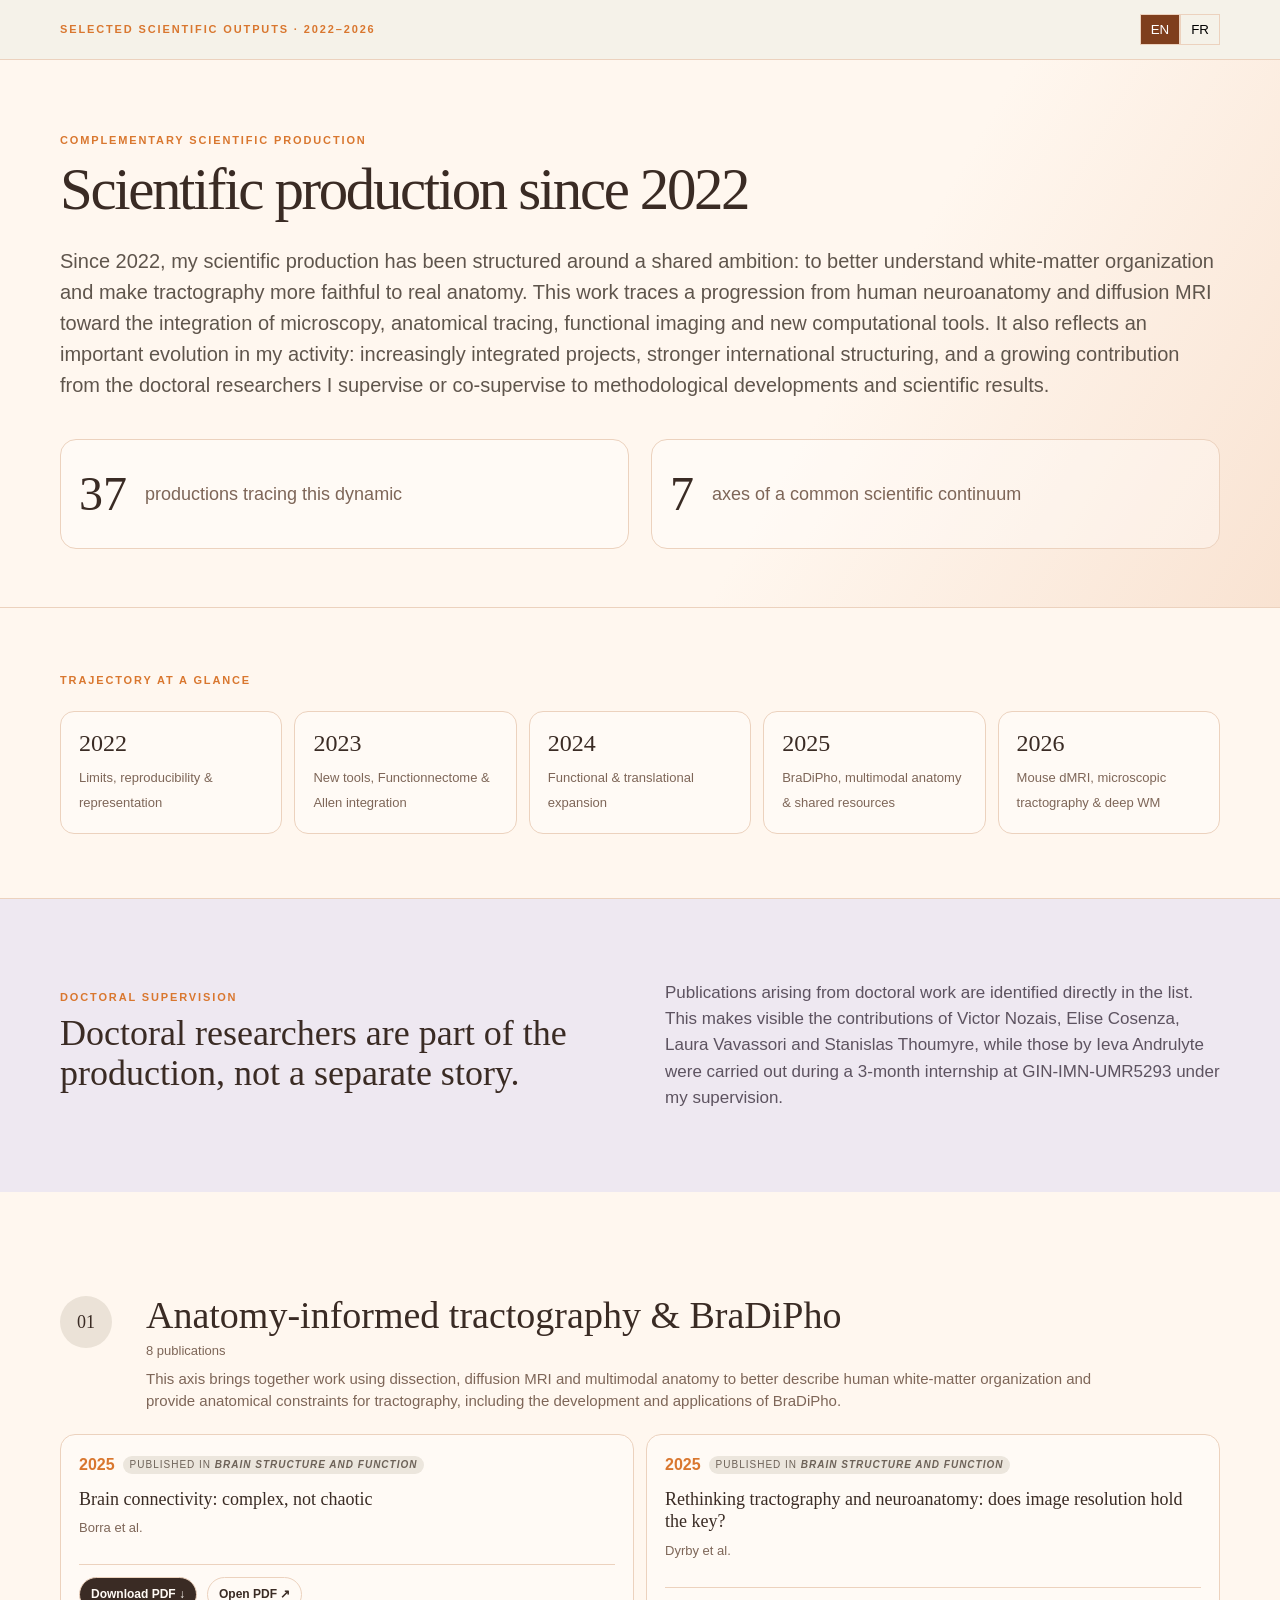
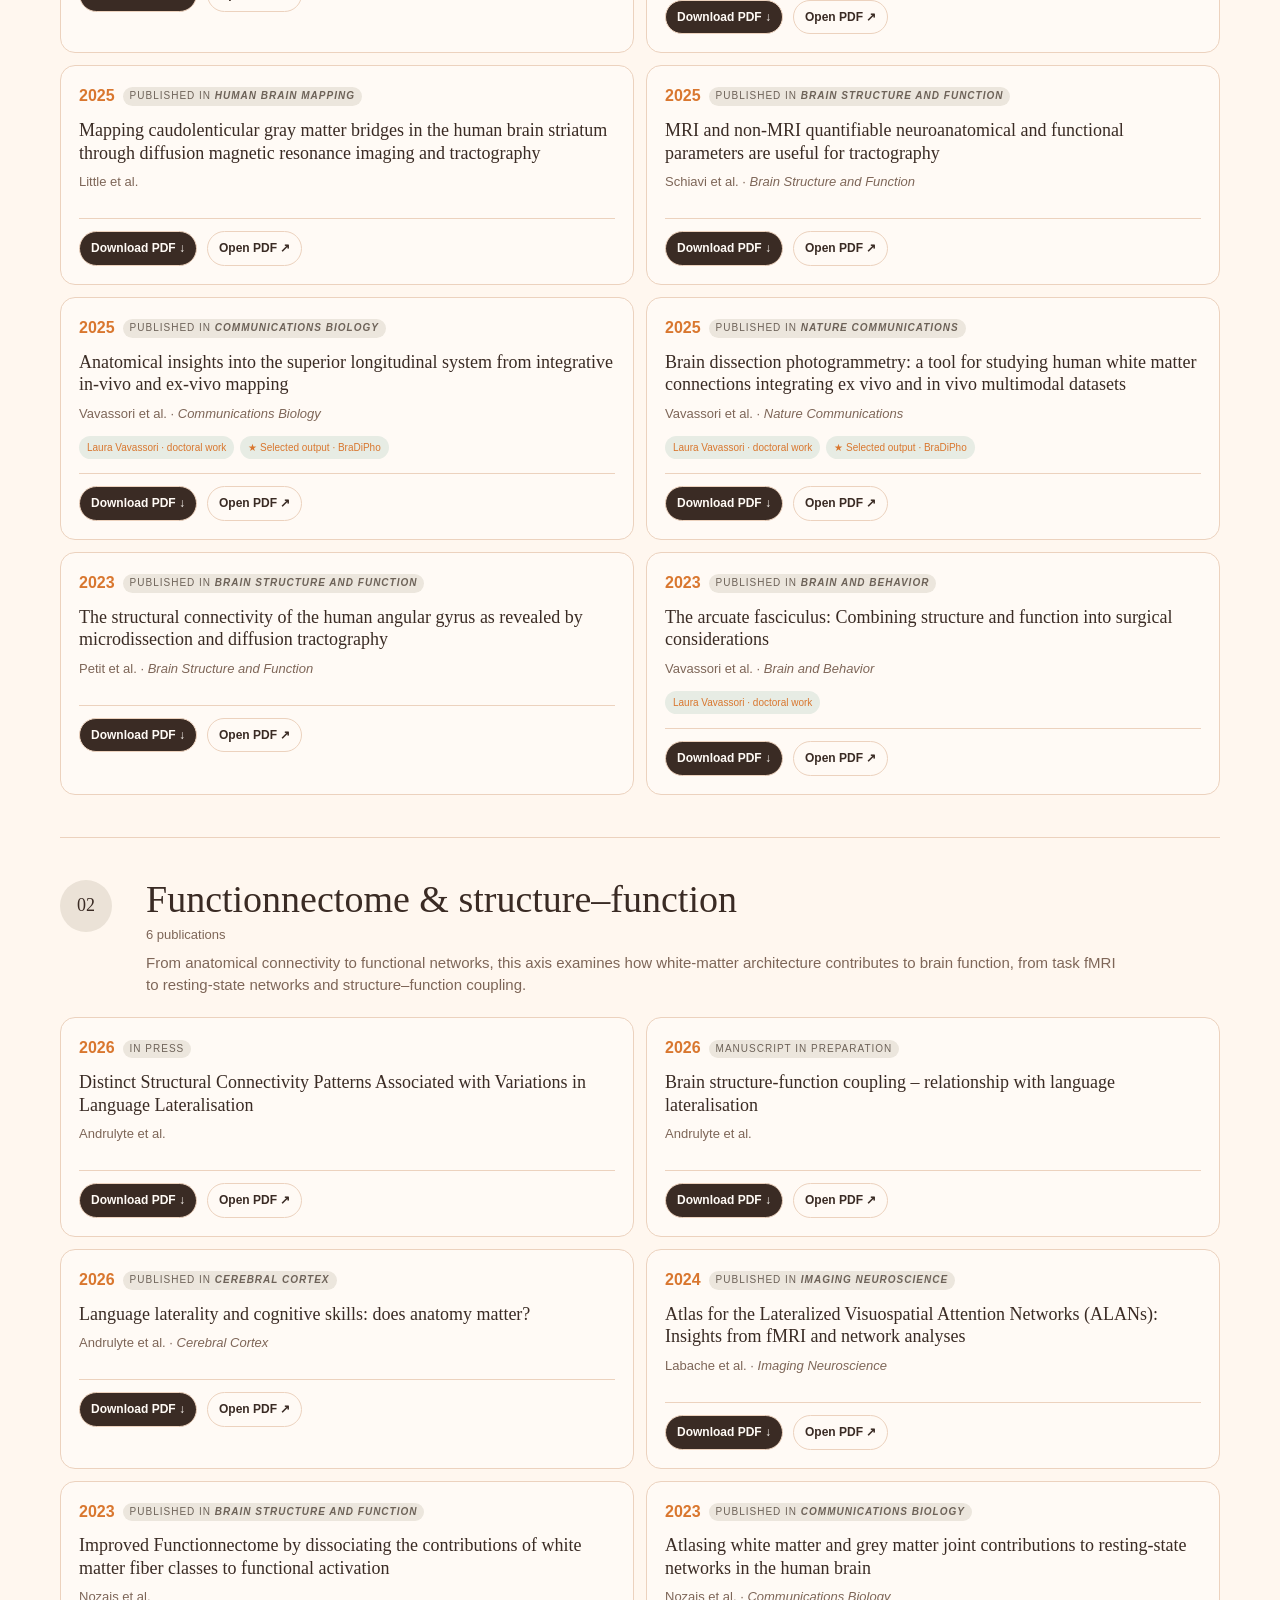
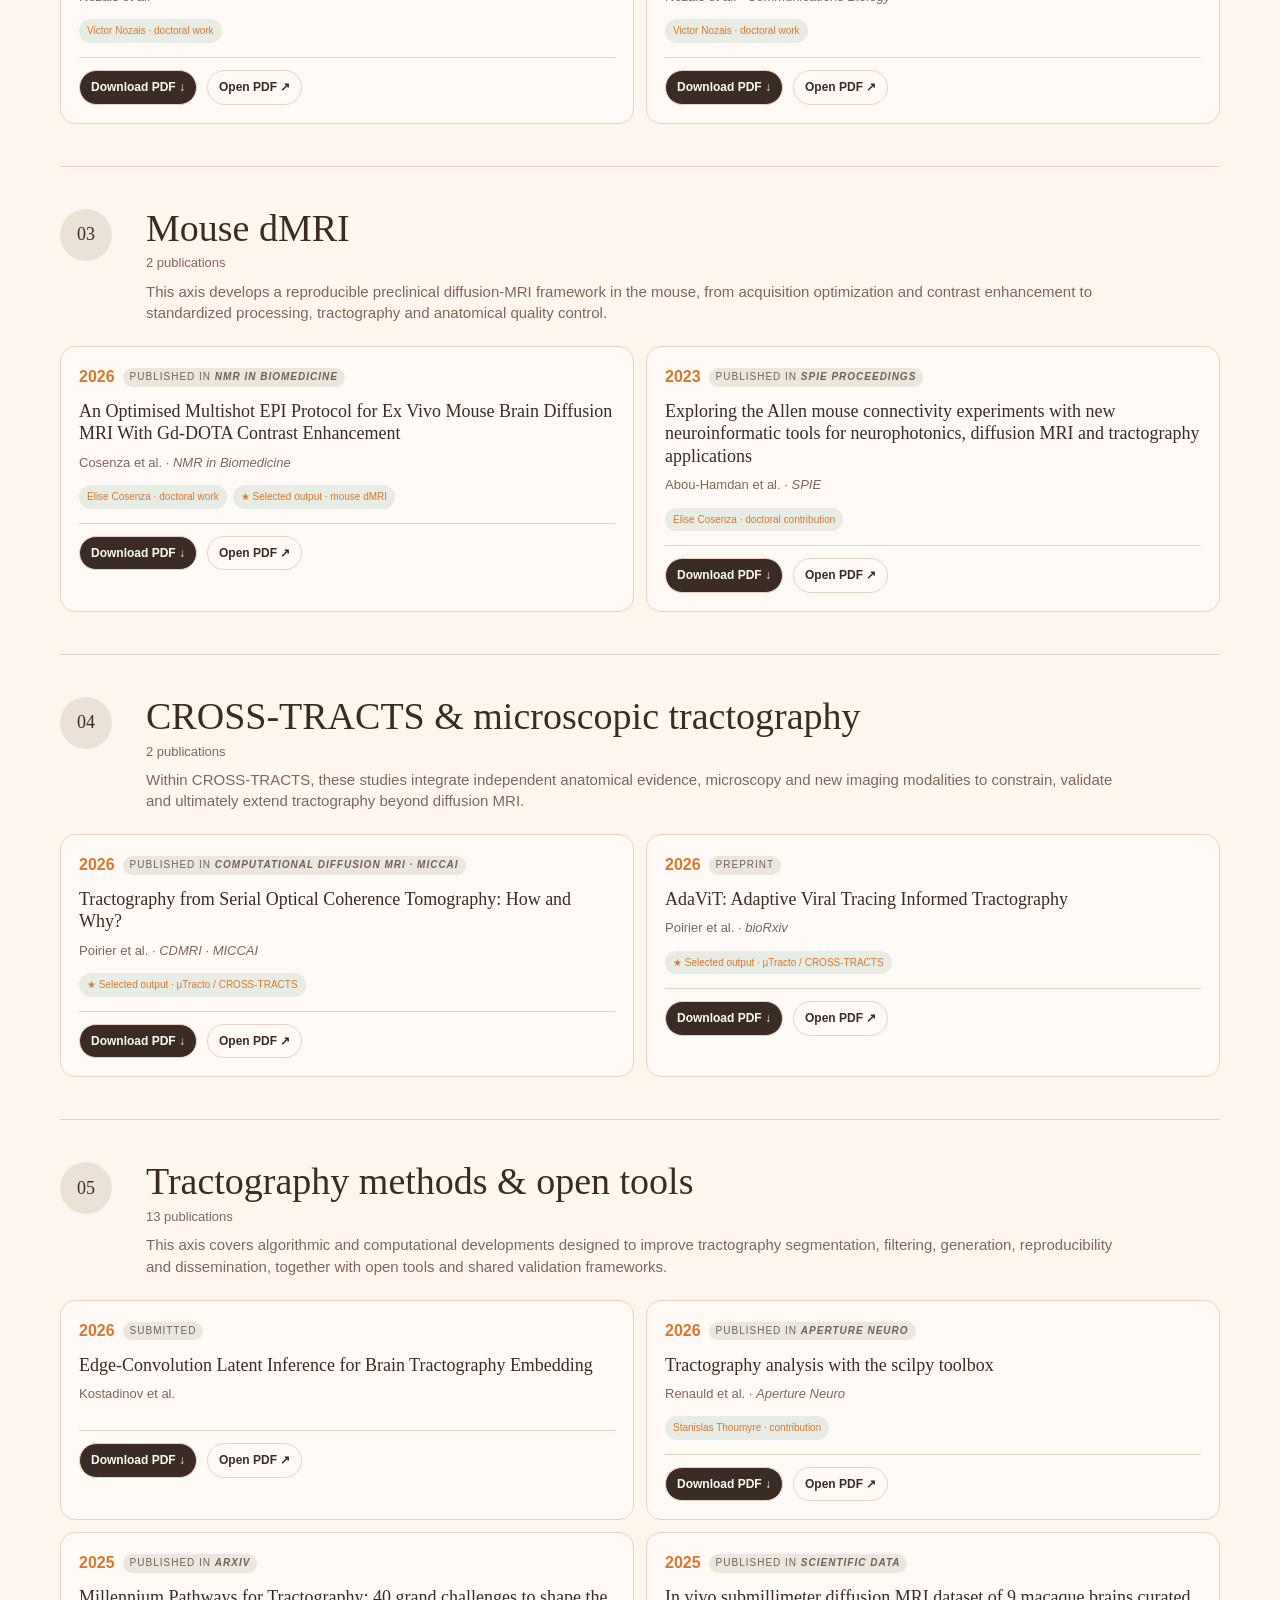
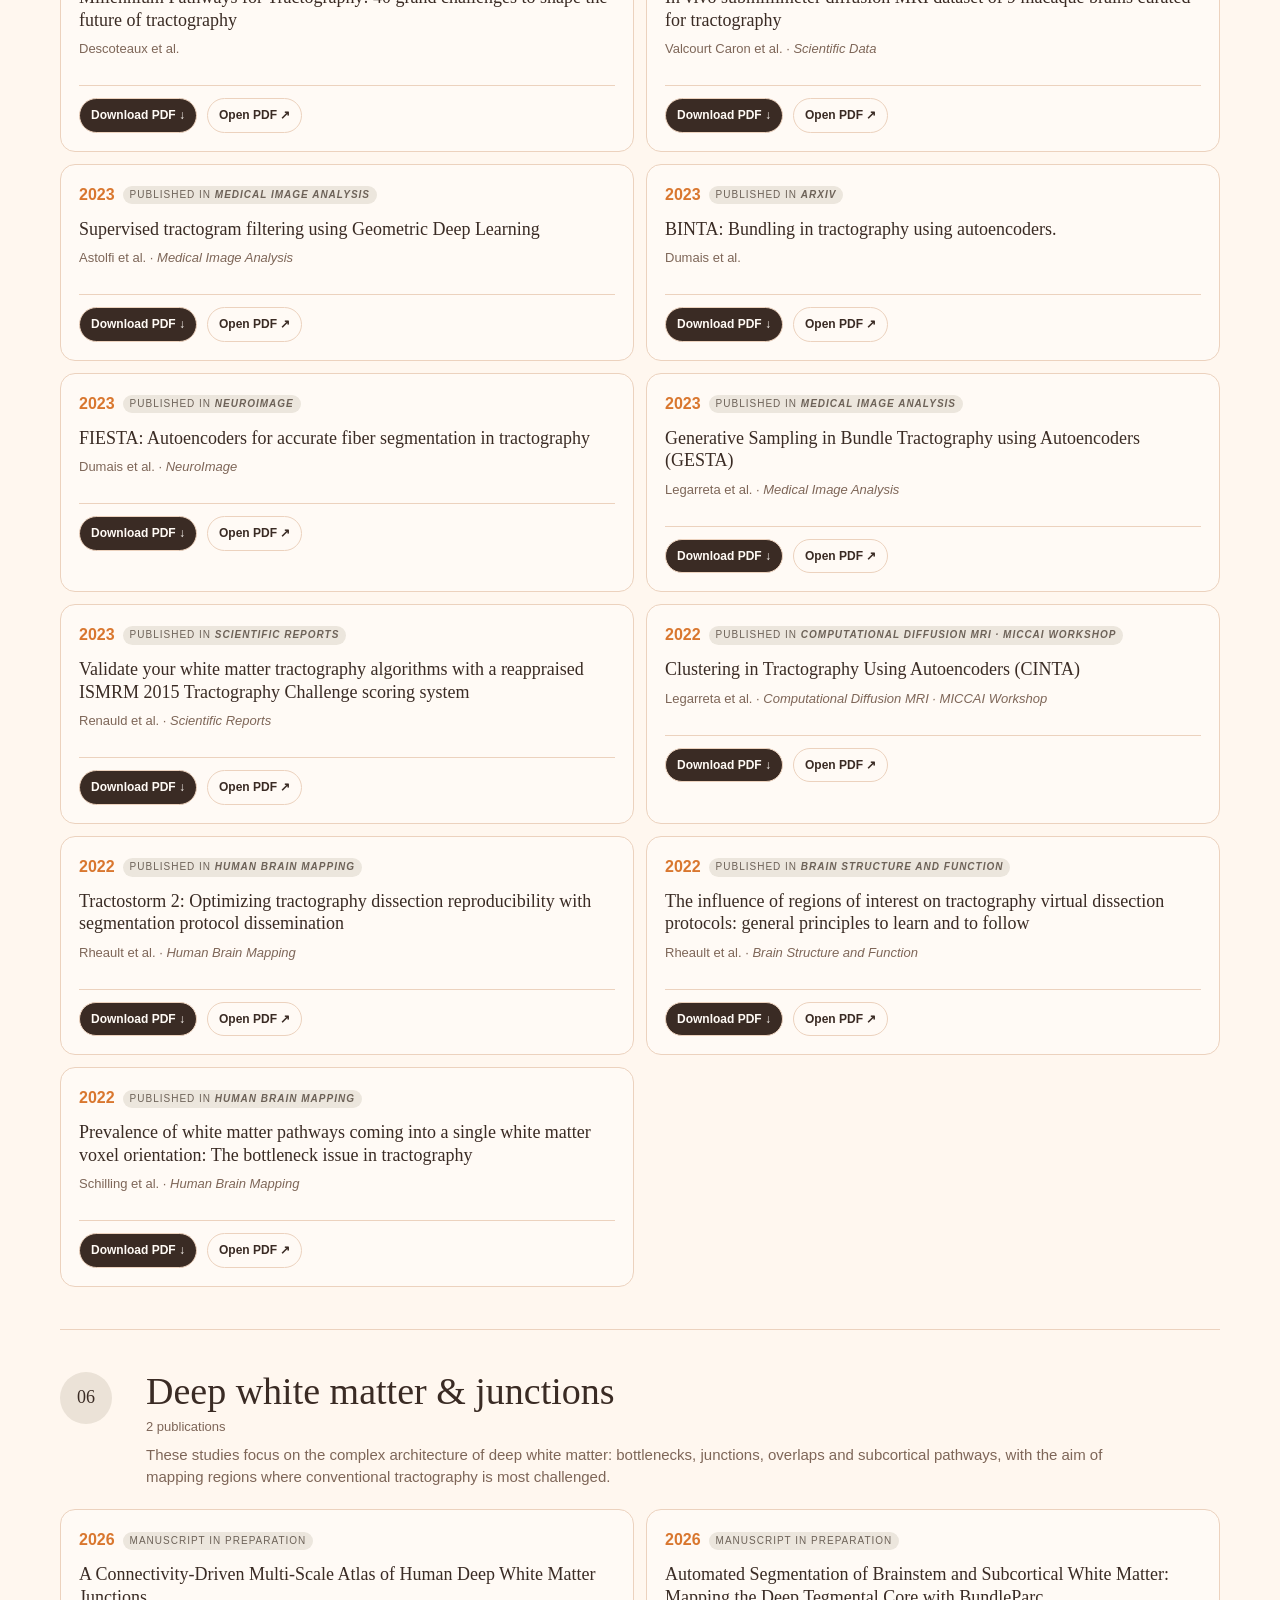
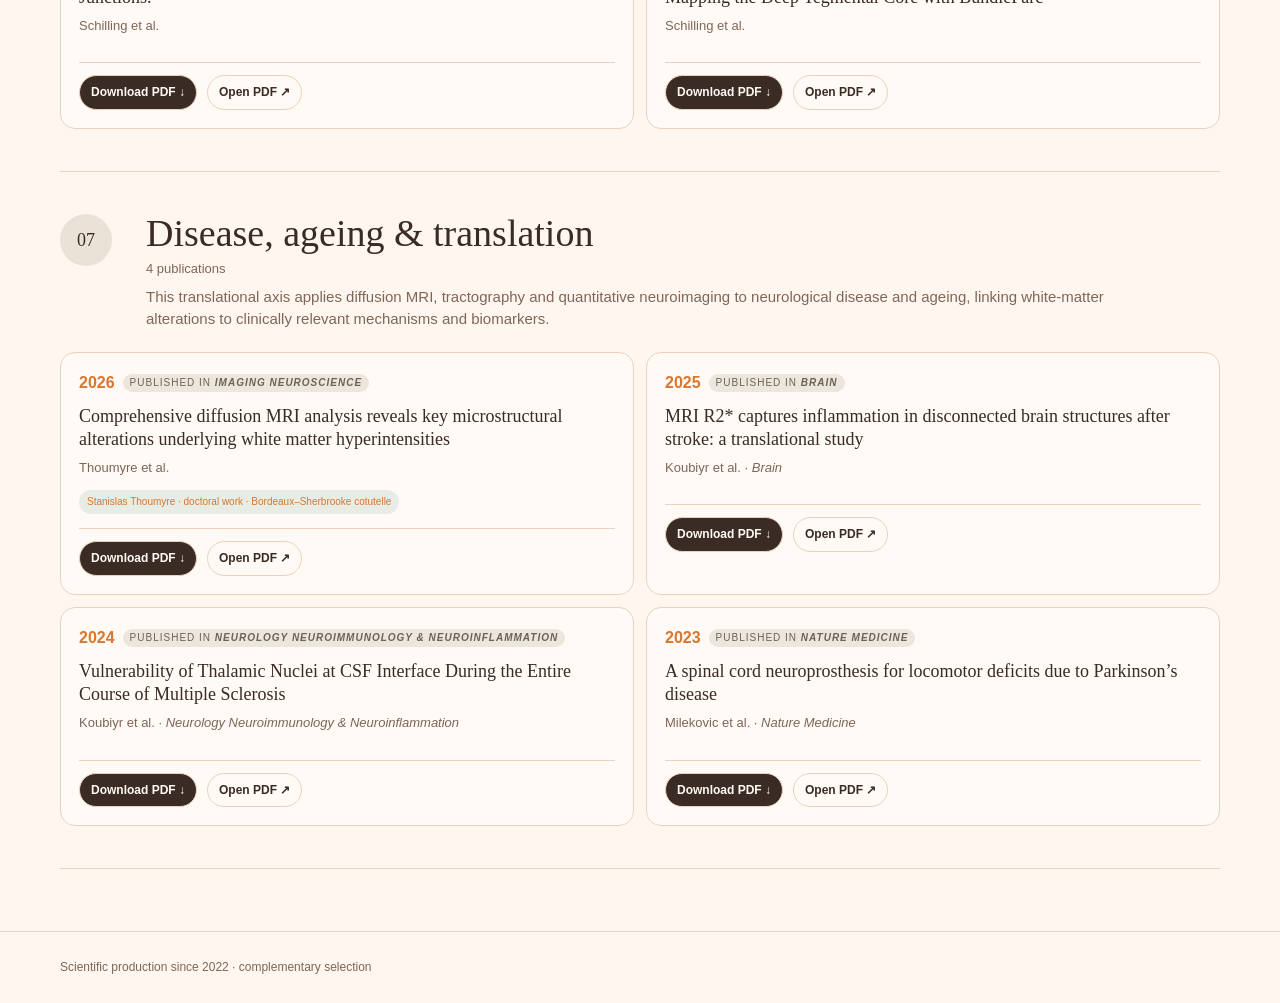
==== commit 791406f0: "minor text changes" ====
--- a/publications-since-2022/index.html
+++ b/publications-since-2022/index.html
@@ -7,7 +7,7 @@
 <div class="summary-item"><b>7</b><span class="summary-label" id="summary7">axes of a common scientific continuum</span></div>
 </div></div></section>
 <section class="timeline"><div class="wrap"><div class="eyebrow" data-en="">TRAJECTORY AT A GLANCE</div><div class="eyebrow" data-fr="">TRAJECTOIRE EN UN COUP D’ŒIL</div><div class="years"><div><b>2022</b><span data-en="">Limits, reproducibility &amp; representation</span><span data-fr="">Limites, reproductibilité &amp; représentation</span></div><div><b>2023</b><span data-en="">New tools, Functionnectome &amp; Allen integration</span><span data-fr="">Nouveaux outils, Functionnectome &amp; intégration Allen</span></div><div><b>2024</b><span data-en="">Functional &amp; translational expansion</span><span data-fr="">Ouverture fonctionnelle &amp; translationnelle</span></div><div><b>2025</b><span data-en="">BraDiPho, multimodal anatomy &amp; shared resources</span><span data-fr="">BraDiPho, anatomie multimodale &amp; ressources</span></div><div><b>2026</b><span data-en="">Mouse dMRI, microscopic tractography &amp; deep WM</span><span data-fr="">IRMd souris, tractographie microscopique &amp; SB profonde</span></div></div></div></section>
-<section class="doctoral"><div class="wrap"><div><div class="eyebrow" data-en="">DOCTORAL SUPERVISION</div><div class="eyebrow" data-fr="">ENCADREMENT DOCTORAL</div><h2 data-en="">Doctoral researchers are part of the production, not a separate story.</h2><h2 data-fr="">Les doctorants prennent directement part à cette production scientifique.</h2></div><p data-en="">Publications arising from doctoral work are identified directly in the list. This makes visible the contributions of Victor Nozais, Elise Cosenza, Laura Vavassori and Stanislas Thoumyre, while ongoing CROSS-TRACTS developments also frame the doctoral work of Julien Fouilloux.</p><p data-fr="">Les publications issues des travaux doctoraux sont identifiées directement dans la liste. Elles rendent visibles les contributions de Victor Nozais, Elise Cosenza, Laura Vavassori et Stanislas Thoumyre ; les développements en cours de CROSS-TRACTS structurent également la thèse de Julien Fouilloux.</p></div></section>
-<div class="wrap axes"><section class="axis" id="anatomy"><div class="axishead"><span class="num">01</span><div><h2 data-en="">Anatomy-informed tractography &amp; BraDiPho</h2><h2 data-fr="">Tractographie guidée par l’anatomie &amp; BraDiPho</h2><p>8 publications</p><p class="axisdesc" data-en="">This axis brings together work using dissection, diffusion MRI and multimodal anatomy to better describe human white-matter organization and provide anatomical constraints for tractography, including the development and applications of BraDiPho.</p><p class="axisdesc" data-fr="">Cet axe rassemble les travaux combinant dissection, IRM de diffusion et anatomie multimodale pour mieux décrire l’organisation de la substance blanche humaine et fournir des contraintes anatomiques à la tractographie, notamment à travers le développement et les applications de BraDiPho.</p></div></div><div class="pubs"><article class="pub" data-status="published" data-year="2025"><div class="meta"><span class="year">2025</span><span class="status" data-en="">published in <em>Brain Structure and Function</em></span><span class="status" data-fr="">publié dans <em>Brain Structure and Function</em></span></div><h3>Brain connectivity: complex, not chaotic</h3><p>Borra et al.</p><div class="tags"></div><div class="pub-actions"><a class="pdf-download" download="" href="assets/pdfs/13924_Bora_BSAF_inpress_25.pdf"><span data-en="">Download PDF ↓</span><span data-fr="">Télécharger le PDF ↓</span></a><a class="pdf-view" href="assets/pdfs/13924_Bora_BSAF_inpress_25.pdf" rel="noopener" target="_blank"><span data-en="">Open PDF ↗</span><span data-fr="">Ouvrir le PDF ↗</span></a></div></article><article class="pub" data-status="published" data-year="2025"><div class="meta"><span class="year">2025</span><span class="status" data-en="">published in <em>Brain Structure and Function</em></span><span class="status" data-fr="">publié dans <em>Brain Structure and Function</em></span></div><h3>Rethinking tractography and neuroanatomy: does image resolution hold the key?</h3><p>Dyrby et al.</p><div class="tags"></div><div class="pub-actions"><a class="pdf-download" download="" href="assets/pdfs/13925_Dyrby_BSAF_230-163_25.pdf"><span data-en="">Download PDF ↓</span><span data-fr="">Télécharger le PDF ↓</span></a><a class="pdf-view" href="assets/pdfs/13925_Dyrby_BSAF_230-163_25.pdf" rel="noopener" target="_blank"><span data-en="">Open PDF ↗</span><span data-fr="">Ouvrir le PDF ↗</span></a></div></article><article class="pub" data-status="published" data-year="2025"><div class="meta"><span class="year">2025</span><span class="status" data-en="">published in <em>Human Brain Mapping</em></span><span class="status" data-fr="">publié dans <em>Human Brain Mapping</em></span></div><h3>Mapping caudolenticular gray matter bridges in the human brain striatum through diffusion magnetic resonance imaging and tractography</h3><p>Little et al.</p><div class="tags"></div><div class="pub-actions"><a class="pdf-download" download="" href="assets/pdfs/13555_Little_HBM_46-e70245_25.pdf"><span data-en="">Download PDF ↓</span><span data-fr="">Télécharger le PDF ↓</span></a><a class="pdf-view" href="assets/pdfs/13555_Little_HBM_46-e70245_25.pdf" rel="noopener" target="_blank"><span data-en="">Open PDF ↗</span><span data-fr="">Ouvrir le PDF ↗</span></a></div></article><article class="pub" data-status="published" data-year="2025"><div class="meta"><span class="year">2025</span><span class="status" data-en="">published in <em>Brain Structure and Function</em></span><span class="status" data-fr="">publié dans <em>Brain Structure and Function</em></span></div><h3>MRI and non-MRI quantifiable neuroanatomical and functional parameters are useful for tractography</h3><p>Schiavi et al. · <em>Brain Structure and Function</em></p><div class="tags"></div><div class="pub-actions"><a class="pdf-download" download="" href="assets/pdfs/13923_Schiavi_BSAF_230-83_25.pdf.pdf"><span data-en="">Download PDF ↓</span><span data-fr="">Télécharger le PDF ↓</span></a><a class="pdf-view" href="assets/pdfs/13923_Schiavi_BSAF_230-83_25.pdf.pdf" rel="noopener" target="_blank"><span data-en="">Open PDF ↗</span><span data-fr="">Ouvrir le PDF ↗</span></a></div></article><article class="pub" data-status="published" data-year="2025"><div class="meta"><span class="year">2025</span><span class="status" data-en="">published in <em>Communications Biology</em></span><span class="status" data-fr="">publié dans <em>Communications Biology</em></span></div><h3>Anatomical insights into the superior longitudinal system from integrative in-vivo and ex-vivo mapping</h3><p>Vavassori et al. · <em>Communications Biology</em></p><div class="tags"><span class="tag">Laura Vavassori · doctoral work</span><span class="tag">★ Selected output · BraDiPho</span></div><div class="pub-actions"><a class="pdf-download" download="" href="assets/pdfs/14074_Vavassori_CommBiol_8-1328_25.pdf"><span data-en="">Download PDF ↓</span><span data-fr="">Télécharger le PDF ↓</span></a><a class="pdf-view" href="assets/pdfs/14074_Vavassori_CommBiol_8-1328_25.pdf" rel="noopener" target="_blank"><span data-en="">Open PDF ↗</span><span data-fr="">Ouvrir le PDF ↗</span></a></div></article><article class="pub" data-status="published" data-year="2025"><div class="meta"><span class="year">2025</span><span class="status" data-en="">published in <em>Nature Communications</em></span><span class="status" data-fr="">publié dans <em>Nature Communications</em></span></div><h3>Brain dissection photogrammetry: a tool for studying human white matter connections integrating ex vivo and in vivo multimodal datasets</h3><p>Vavassori et al. · <em>Nature Communications</em></p><div class="tags"><span class="tag">Laura Vavassori · doctoral work</span><span class="tag">★ Selected output · BraDiPho</span></div><div class="pub-actions"><a class="pdf-download" download="" href="assets/pdfs/14003_Vavassori_NatComms_16-9801_25.pdf"><span data-en="">Download PDF ↓</span><span data-fr="">Télécharger le PDF ↓</span></a><a class="pdf-view" href="assets/pdfs/14003_Vavassori_NatComms_16-9801_25.pdf" rel="noopener" target="_blank"><span data-en="">Open PDF ↗</span><span data-fr="">Ouvrir le PDF ↗</span></a></div></article><article class="pub" data-status="published" data-year="2023"><div class="meta"><span class="year">2023</span><span class="status" data-en="">published in <em>Brain Structure and Function</em></span><span class="status" data-fr="">publié dans <em>Brain Structure and Function</em></span></div><h3>The structural connectivity of the human angular gyrus as revealed by microdissection and diffusion tractography</h3><p>Petit et al. · <em>Brain Structure and Function</em></p><div class="tags"></div><div class="pub-actions"><a class="pdf-download" download="" href="assets/pdfs/13187_Petit_BSAF_inpress_22.pdf"><span data-en="">Download PDF ↓</span><span data-fr="">Télécharger le PDF ↓</span></a><a class="pdf-view" href="assets/pdfs/13187_Petit_BSAF_inpress_22.pdf" rel="noopener" target="_blank"><span data-en="">Open PDF ↗</span><span data-fr="">Ouvrir le PDF ↗</span></a></div></article><article class="pub" data-status="published" data-year="2023"><div class="meta"><span class="year">2023</span><span class="status" data-en="">published in <em>Brain and Behavior</em></span><span class="status" data-fr="">publié dans <em>Brain and Behavior</em></span></div><h3>The arcuate fasciculus: Combining structure and function into surgical considerations</h3><p>Vavassori et al. · <em>Brain and Behavior</em></p><div class="tags"><span class="tag">Laura Vavassori · doctoral work</span></div><div class="pub-actions"><a class="pdf-download" download="" href="assets/pdfs/13269_Vavassori_B&amp;B_e3107_23.pdf"><span data-en="">Download PDF ↓</span><span data-fr="">Télécharger le PDF ↓</span></a><a class="pdf-view" href="assets/pdfs/13269_Vavassori_B&amp;B_e3107_23.pdf" rel="noopener" target="_blank"><span data-en="">Open PDF ↗</span><span data-fr="">Ouvrir le PDF ↗</span></a></div></article></div></section><section class="axis" id="function"><div class="axishead"><span class="num">02</span><div><h2 data-en="">Functionnectome &amp; structure–function</h2><h2 data-fr="">Functionnectome &amp; structure–fonction</h2><p>6 publications</p><p class="axisdesc" data-en="">From anatomical connectivity to functional networks, this axis examines how white-matter architecture contributes to brain function, from task fMRI to resting-state networks and structure–function coupling.</p><p class="axisdesc" data-fr="">De la connectivité anatomique aux réseaux fonctionnels, cet axe étudie comment l’architecture de la substance blanche contribue aux fonctions cérébrales, de l’IRMf de tâche aux réseaux de repos et au couplage structure–fonction.</p></div></div><div class="pubs"><article class="pub" data-status="in press" data-year="2026"><div class="meta"><span class="year">2026</span><span class="status" data-en="">in press</span><span class="status" data-fr="">sous presse</span></div><h3>Distinct Structural Connectivity Patterns Associated with Variations in Language Lateralisation</h3><p>Andrulyte et al.</p><div class="tags"></div><div class="pub-actions"><a class="pdf-download" download="" href="assets/pdfs/14415_Andrulyte_Cx_inpress_26.pdf"><span data-en="">Download PDF ↓</span><span data-fr="">Télécharger le PDF ↓</span></a><a class="pdf-view" href="assets/pdfs/14415_Andrulyte_Cx_inpress_26.pdf" rel="noopener" target="_blank"><span data-en="">Open PDF ↗</span><span data-fr="">Ouvrir le PDF ↗</span></a></div></article><article class="pub" data-status="manuscript" data-year="2026"><div class="meta"><span class="year">2026</span><span class="status" data-en="">manuscript in preparation</span><span class="status" data-fr="">manuscrit en préparation</span></div><h3>Brain structure-function coupling – relationship with language lateralisation</h3><p>Andrulyte et al.</p><div class="tags"></div><div class="pub-actions"><a class="pdf-download" download="" href="assets/pdfs/13926_Andrulyte_Cx_inpress_26.pdf"><span data-en="">Download PDF ↓</span><span data-fr="">Télécharger le PDF ↓</span></a><a class="pdf-view" href="assets/pdfs/13926_Andrulyte_Cx_inpress_26.pdf" rel="noopener" target="_blank"><span data-en="">Open PDF ↗</span><span data-fr="">Ouvrir le PDF ↗</span></a></div></article><article class="pub" data-status="published" data-year="2026"><div class="meta"><span class="year">2026</span><span class="status" data-en="">published in <em>Cerebral Cortex</em></span><span class="status" data-fr="">publié dans <em>Cerebral Cortex</em></span></div><h3>Language laterality and cognitive skills: does anatomy matter?</h3><p>Andrulyte et al. · <em>Cerebral Cortex</em></p><div class="tags"></div><div class="pub-actions"><a class="pdf-download" download="" href="assets/pdfs/13927_Andrulyte_CCx_36-bhag067_26.pdf"><span data-en="">Download PDF ↓</span><span data-fr="">Télécharger le PDF ↓</span></a><a class="pdf-view" href="assets/pdfs/13927_Andrulyte_CCx_36-bhag067_26.pdf" rel="noopener" target="_blank"><span data-en="">Open PDF ↗</span><span data-fr="">Ouvrir le PDF ↗</span></a></div></article><article class="pub" data-status="published" data-year="2024"><div class="meta"><span class="year">2024</span><span class="status" data-en="">published in <em>Imaging Neuroscience</em></span><span class="status" data-fr="">publié dans <em>Imaging Neuroscience</em></span></div><h3>Atlas for the Lateralized Visuospatial Attention Networks (ALANs): Insights from fMRI and network analyses</h3><p>Labache et al. · <em>Imaging Neuroscience</em></p><div class="tags"></div><div class="pub-actions"><a class="pdf-download" download="" href="assets/pdfs/13618_Labache_ImagNeurosci_2_24.pdf"><span data-en="">Download PDF ↓</span><span data-fr="">Télécharger le PDF ↓</span></a><a class="pdf-view" href="assets/pdfs/13618_Labache_ImagNeurosci_2_24.pdf" rel="noopener" target="_blank"><span data-en="">Open PDF ↗</span><span data-fr="">Ouvrir le PDF ↗</span></a></div></article><article class="pub" data-status="published" data-year="2023"><div class="meta"><span class="year">2023</span><span class="status" data-en="">published in <em>Brain Structure and Function</em></span><span class="status" data-fr="">publié dans <em>Brain Structure and Function</em></span></div><h3>Improved Functionnectome by dissociating the contributions of white matter fiber classes to functional activation</h3><p>Nozais et al.</p><div class="tags"><span class="tag">Victor Nozais · doctoral work</span></div><div class="pub-actions"><a class="pdf-download" download="" href="assets/pdfs/13436_Nozais_BSAF_inpress_23.pdf"><span data-en="">Download PDF ↓</span><span data-fr="">Télécharger le PDF ↓</span></a><a class="pdf-view" href="assets/pdfs/13436_Nozais_BSAF_inpress_23.pdf" rel="noopener" target="_blank"><span data-en="">Open PDF ↗</span><span data-fr="">Ouvrir le PDF ↗</span></a></div></article><article class="pub" data-status="published" data-year="2023"><div class="meta"><span class="year">2023</span><span class="status" data-en="">published in <em>Communications Biology</em></span><span class="status" data-fr="">publié dans <em>Communications Biology</em></span></div><h3>Atlasing white matter and grey matter joint contributions to resting-state networks in the human brain</h3><p>Nozais et al. · <em>Communications Biology</em></p><div class="tags"><span class="tag">Victor Nozais · doctoral work</span></div><div class="pub-actions"><a class="pdf-download" download="" href="assets/pdfs/13475_Nozais_CommunBiol_6-726_23.pdf"><span data-en="">Download PDF ↓</span><span data-fr="">Télécharger le PDF ↓</span></a><a class="pdf-view" href="assets/pdfs/13475_Nozais_CommunBiol_6-726_23.pdf" rel="noopener" target="_blank"><span data-en="">Open PDF ↗</span><span data-fr="">Ouvrir le PDF ↗</span></a></div></article></div></section><section class="axis" id="mouse"><div class="axishead"><span class="num">03</span><div><h2 data-en="">Mouse dMRI</h2><h2 data-fr="">IRM de diffusion chez la souris</h2><p>2 publications</p><p class="axisdesc" data-en="">This axis develops a reproducible preclinical diffusion-MRI framework in the mouse, from acquisition optimization and contrast enhancement to standardized processing, tractography and anatomical quality control.</p><p class="axisdesc" data-fr="">Cet axe développe un cadre reproductible d’IRM de diffusion préclinique chez la souris, de l’optimisation des acquisitions et du contraste au traitement standardisé, à la tractographie et au contrôle qualité anatomique.</p></div></div><div class="pubs"><article class="pub" data-status="published" data-year="2026"><div class="meta"><span class="year">2026</span><span class="status" data-en="">published in <em>NMR in Biomedicine</em></span><span class="status" data-fr="">publié dans <em>NMR in Biomedicine</em></span></div><h3>An Optimised Multishot EPI Protocol for Ex Vivo Mouse Brain Diffusion MRI With Gd-DOTA Contrast Enhancement</h3><p>Cosenza et al. · <em>NMR in Biomedicine</em></p><div class="tags"><span class="tag">Elise Cosenza · doctoral work</span><span class="tag">★ Selected output · mouse dMRI</span></div><div class="pub-actions"><a class="pdf-download" download="" href="assets/pdfs/14144_Cosenza_NMRBiomed_39-e70270_26.pdf"><span data-en="">Download PDF ↓</span><span data-fr="">Télécharger le PDF ↓</span></a><a class="pdf-view" href="assets/pdfs/14144_Cosenza_NMRBiomed_39-e70270_26.pdf" rel="noopener" target="_blank"><span data-en="">Open PDF ↗</span><span data-fr="">Ouvrir le PDF ↗</span></a></div></article><article class="pub" data-status="published" data-year="2023"><div class="meta"><span class="year">2023</span><span class="status" data-en="">published in <em>SPIE Proceedings</em></span><span class="status" data-fr="">publié dans <em>SPIE Proceedings</em></span></div><h3>Exploring the Allen mouse connectivity experiments with new neuroinformatic tools for neurophotonics, diffusion MRI and tractography applications</h3><p>Abou-Hamdan et al. · <em>SPIE</em></p><div class="tags"><span class="tag">Elise Cosenza · doctoral contribution</span></div><div class="pub-actions"><a class="pdf-download" download="" href="assets/pdfs/13350_Abou-Hamdan_SPIE_2023.pdf"><span data-en="">Download PDF ↓</span><span data-fr="">Télécharger le PDF ↓</span></a><a class="pdf-view" href="assets/pdfs/13350_Abou-Hamdan_SPIE_2023.pdf" rel="noopener" target="_blank"><span data-en="">Open PDF ↗</span><span data-fr="">Ouvrir le PDF ↗</span></a></div></article></div></section><section class="axis" id="cross"><div class="axishead"><span class="num">04</span><div><h2 data-en="">CROSS-TRACTS &amp; microscopic tractography</h2><h2 data-fr="">CROSS-TRACTS &amp; tractographie microscopique</h2><p>2 publications</p><p class="axisdesc" data-en="">Within CROSS-TRACTS, these studies integrate independent anatomical evidence, microscopy and new imaging modalities to constrain, validate and ultimately extend tractography beyond diffusion MRI.</p><p class="axisdesc" data-fr="">Dans le cadre de CROSS-TRACTS, ces travaux intègrent des références anatomiques indépendantes, la microscopie et de nouvelles modalités d’imagerie pour contraindre, valider et finalement étendre la tractographie au-delà de l’IRM de diffusion.</p></div></div><div class="pubs"><article class="pub" data-status="published" data-year="2026"><div class="meta"><span class="year">2026</span><span class="status" data-en="">published in <em>Computational Diffusion MRI · MICCAI</em></span><span class="status" data-fr="">publié dans <em>Computational Diffusion MRI · MICCAI</em></span></div><h3>Tractography from Serial Optical Coherence Tomography: How and Why?</h3><p>Poirier et al. · <em>CDMRI · MICCAI</em></p><div class="tags"><span class="tag">★ Selected output · µTracto / CROSS-TRACTS</span></div><div class="pub-actions"><a class="pdf-download" download="" href="assets/pdfs/14418_Poirier_bioRxiv_26.pdf"><span data-en="">Download PDF ↓</span><span data-fr="">Télécharger le PDF ↓</span></a><a class="pdf-view" href="assets/pdfs/14418_Poirier_bioRxiv_26.pdf" rel="noopener" target="_blank"><span data-en="">Open PDF ↗</span><span data-fr="">Ouvrir le PDF ↗</span></a></div></article><article class="pub" data-status="preprint" data-year="2026"><div class="meta"><span class="year">2026</span><span class="status" data-en="">preprint</span><span class="status" data-fr="">prépublication</span></div><h3>AdaViT: Adaptive Viral Tracing Informed Tractography</h3><p>Poirier et al. · <em>bioRxiv</em></p><div class="tags"><span class="tag">★ Selected output · µTracto / CROSS-TRACTS</span></div><div class="pub-actions"><a class="pdf-download" download="" href="assets/pdfs/14433_Poirier_CDMRI_MICCAI_26.pdf"><span data-en="">Download PDF ↓</span><span data-fr="">Télécharger le PDF ↓</span></a><a class="pdf-view" href="assets/pdfs/14433_Poirier_CDMRI_MICCAI_26.pdf" rel="noopener" target="_blank"><span data-en="">Open PDF ↗</span><span data-fr="">Ouvrir le PDF ↗</span></a></div></article></div></section><section class="axis" id="methods"><div class="axishead"><span class="num">05</span><div><h2 data-en="">Tractography methods &amp; open tools</h2><h2 data-fr="">Méthodes de tractographie &amp; outils ouverts</h2><p>13 publications</p><p class="axisdesc" data-en="">This axis covers algorithmic and computational developments designed to improve tractography segmentation, filtering, generation, reproducibility and dissemination, together with open tools and shared validation frameworks.</p><p class="axisdesc" data-fr="">Cet axe regroupe les développements algorithmiques et computationnels visant à améliorer la segmentation, le filtrage, la génération, la reproductibilité et la diffusion des méthodes de tractographie, ainsi que les outils ouverts et cadres de validation partagés.</p></div></div><div class="pubs"><article class="pub" data-status="submitted" data-year="2026"><div class="meta"><span class="year">2026</span><span class="status" data-en="">submitted</span><span class="status" data-fr="">soumis</span></div><h3>Edge-Convolution Latent Inference for Brain Tractography Embedding</h3><p>Kostadinov et al.</p><div class="tags"></div><div class="pub-actions"><a class="pdf-download" download="" href="assets/pdfs/14327_Kostadinov_AIHA_2026_submitted.pdf"><span data-en="">Download PDF ↓</span><span data-fr="">Télécharger le PDF ↓</span></a><a class="pdf-view" href="assets/pdfs/14327_Kostadinov_AIHA_2026_submitted.pdf" rel="noopener" target="_blank"><span data-en="">Open PDF ↗</span><span data-fr="">Ouvrir le PDF ↗</span></a></div></article><article class="pub" data-status="published" data-year="2026"><div class="meta"><span class="year">2026</span><span class="status" data-en="">published in <em>Aperture Neuro</em></span><span class="status" data-fr="">publié dans <em>Aperture Neuro</em></span></div><h3>Tractography analysis with the scilpy toolbox</h3><p>Renauld et al. · <em>Aperture Neuro</em></p><div class="tags"><span class="tag">Stanislas Thoumyre · contribution</span></div><div class="pub-actions"><a class="pdf-download" download="" href="assets/pdfs/14224_Renauld_ApertureNeuro_6_26.pdf"><span data-en="">Download PDF ↓</span><span data-fr="">Télécharger le PDF ↓</span></a><a class="pdf-view" href="assets/pdfs/14224_Renauld_ApertureNeuro_6_26.pdf" rel="noopener" target="_blank"><span data-en="">Open PDF ↗</span><span data-fr="">Ouvrir le PDF ↗</span></a></div></article><article class="pub" data-status="published" data-year="2025"><div class="meta"><span class="year">2025</span><span class="status" data-en="">published in <em>arXiv</em></span><span class="status" data-fr="">publié dans <em>arXiv</em></span></div><h3>Millennium Pathways for Tractography: 40 grand challenges to shape the future of tractography</h3><p>Descoteaux et al.</p><div class="tags"></div><div class="pub-actions"><a class="pdf-download" download="" href="assets/pdfs/14119_Descoteaux_arXiv_25.pdf"><span data-en="">Download PDF ↓</span><span data-fr="">Télécharger le PDF ↓</span></a><a class="pdf-view" href="assets/pdfs/14119_Descoteaux_arXiv_25.pdf" rel="noopener" target="_blank"><span data-en="">Open PDF ↗</span><span data-fr="">Ouvrir le PDF ↗</span></a></div></article><article class="pub" data-status="published" data-year="2025"><div class="meta"><span class="year">2025</span><span class="status" data-en="">published in <em>Scientific Data</em></span><span class="status" data-fr="">publié dans <em>Scientific Data</em></span></div><h3>In vivo submillimeter diffusion MRI dataset of 9 macaque brains curated for tractography</h3><p>Valcourt Caron et al. · <em>Scientific Data</em></p><div class="tags"></div><div class="pub-actions"><a class="pdf-download" download="" href="assets/pdfs/14031_Valcourt-Caron_SciData_12-1199_25.pdf"><span data-en="">Download PDF ↓</span><span data-fr="">Télécharger le PDF ↓</span></a><a class="pdf-view" href="assets/pdfs/14031_Valcourt-Caron_SciData_12-1199_25.pdf" rel="noopener" target="_blank"><span data-en="">Open PDF ↗</span><span data-fr="">Ouvrir le PDF ↗</span></a></div></article><article class="pub" data-status="published" data-year="2023"><div class="meta"><span class="year">2023</span><span class="status" data-en="">published in <em>Medical Image Analysis</em></span><span class="status" data-fr="">publié dans <em>Medical Image Analysis</em></span></div><h3>Supervised tractogram filtering using Geometric Deep Learning</h3><p>Astolfi et al. · <em>Medical Image Analysis</em></p><div class="tags"></div><div class="pub-actions"><a class="pdf-download" download="" href="assets/pdfs/13476_Astolfi_MedIA_90-102893_23.pdf"><span data-en="">Download PDF ↓</span><span data-fr="">Télécharger le PDF ↓</span></a><a class="pdf-view" href="assets/pdfs/13476_Astolfi_MedIA_90-102893_23.pdf" rel="noopener" target="_blank"><span data-en="">Open PDF ↗</span><span data-fr="">Ouvrir le PDF ↗</span></a></div></article><article class="pub" data-status="published" data-year="2023"><div class="meta"><span class="year">2023</span><span class="status" data-en="">published in <em>arXiv</em></span><span class="status" data-fr="">publié dans <em>arXiv</em></span></div><h3>BINTA: Bundling in tractography using autoencoders.</h3><p>Dumais et al.</p><div class="tags"></div><div class="pub-actions"><a class="pdf-download" download="" href="assets/pdfs/13332_Dumais_arXiv_23.pdf"><span data-en="">Download PDF ↓</span><span data-fr="">Télécharger le PDF ↓</span></a><a class="pdf-view" href="assets/pdfs/13332_Dumais_arXiv_23.pdf" rel="noopener" target="_blank"><span data-en="">Open PDF ↗</span><span data-fr="">Ouvrir le PDF ↗</span></a></div></article><article class="pub" data-status="published" data-year="2023"><div class="meta"><span class="year">2023</span><span class="status" data-en="">published in <em>NeuroImage</em></span><span class="status" data-fr="">publié dans <em>NeuroImage</em></span></div><h3>FIESTA: Autoencoders for accurate fiber segmentation in tractography</h3><p>Dumais et al. · <em>NeuroImage</em></p><div class="tags"></div><div class="pub-actions"><a class="pdf-download" download="" href="assets/pdfs/13474_Dumais_NI_inpress_23.pdf"><span data-en="">Download PDF ↓</span><span data-fr="">Télécharger le PDF ↓</span></a><a class="pdf-view" href="assets/pdfs/13474_Dumais_NI_inpress_23.pdf" rel="noopener" target="_blank"><span data-en="">Open PDF ↗</span><span data-fr="">Ouvrir le PDF ↗</span></a></div></article><article class="pub" data-status="published" data-year="2023"><div class="meta"><span class="year">2023</span><span class="status" data-en="">published in <em>Medical Image Analysis</em></span><span class="status" data-fr="">publié dans <em>Medical Image Analysis</em></span></div><h3>Generative Sampling in Bundle Tractography using Autoencoders (GESTA)</h3><p>Legarreta et al. · <em>Medical Image Analysis</em></p><div class="tags"></div><div class="pub-actions"><a class="pdf-download" download="" href="assets/pdfs/13188_Legarreta_MedIA_85-102761_23.pdf"><span data-en="">Download PDF ↓</span><span data-fr="">Télécharger le PDF ↓</span></a><a class="pdf-view" href="assets/pdfs/13188_Legarreta_MedIA_85-102761_23.pdf" rel="noopener" target="_blank"><span data-en="">Open PDF ↗</span><span data-fr="">Ouvrir le PDF ↗</span></a></div></article><article class="pub" data-status="published" data-year="2023"><div class="meta"><span class="year">2023</span><span class="status" data-en="">published in <em>Scientific Reports</em></span><span class="status" data-fr="">publié dans <em>Scientific Reports</em></span></div><h3>Validate your white matter tractography algorithms with a reappraised ISMRM 2015 Tractography Challenge scoring system</h3><p>Renauld et al. · <em>Scientific Reports</em></p><div class="tags"></div><div class="pub-actions"><a class="pdf-download" download="" href="assets/pdfs/13345_Renauld_SciRep_13-2347_23.pdf"><span data-en="">Download PDF ↓</span><span data-fr="">Télécharger le PDF ↓</span></a><a class="pdf-view" href="assets/pdfs/13345_Renauld_SciRep_13-2347_23.pdf" rel="noopener" target="_blank"><span data-en="">Open PDF ↗</span><span data-fr="">Ouvrir le PDF ↗</span></a></div></article><article class="pub" data-status="published" data-year="2022"><div class="meta"><span class="year">2022</span><span class="status" data-en="">published in <em>Computational Diffusion MRI · MICCAI Workshop</em></span><span class="status" data-fr="">publié dans <em>Computational Diffusion MRI · MICCAI Workshop</em></span></div><h3>Clustering in Tractography Using Autoencoders (CINTA)</h3><p>Legarreta et al. · <em>Computational Diffusion MRI · MICCAI Workshop</em></p><div class="tags"></div><div class="pub-actions"><a class="pdf-download" download="" href="assets/pdfs/13346_Legarreta_CINTA_MICCAI_22.pdf"><span data-en="">Download PDF ↓</span><span data-fr="">Télécharger le PDF ↓</span></a><a class="pdf-view" href="assets/pdfs/13346_Legarreta_CINTA_MICCAI_22.pdf" rel="noopener" target="_blank"><span data-en="">Open PDF ↗</span><span data-fr="">Ouvrir le PDF ↗</span></a></div></article><article class="pub" data-status="published" data-year="2022"><div class="meta"><span class="year">2022</span><span class="status" data-en="">published in <em>Human Brain Mapping</em></span><span class="status" data-fr="">publié dans <em>Human Brain Mapping</em></span></div><h3>Tractostorm 2: Optimizing tractography dissection reproducibility with segmentation protocol dissemination</h3><p>Rheault et al. · <em>Human Brain Mapping</em></p><div class="tags"></div><div class="pub-actions"><a class="pdf-download" download="" href="assets/pdfs/13001_Rheault_HBM_inpress_22.pdf"><span data-en="">Download PDF ↓</span><span data-fr="">Télécharger le PDF ↓</span></a><a class="pdf-view" href="assets/pdfs/13001_Rheault_HBM_inpress_22.pdf" rel="noopener" target="_blank"><span data-en="">Open PDF ↗</span><span data-fr="">Ouvrir le PDF ↗</span></a></div></article><article class="pub" data-status="published" data-year="2022"><div class="meta"><span class="year">2022</span><span class="status" data-en="">published in <em>Brain Structure and Function</em></span><span class="status" data-fr="">publié dans <em>Brain Structure and Function</em></span></div><h3>The influence of regions of interest on tractography virtual dissection protocols: general principles to learn and to follow</h3><p>Rheault et al. · <em>Brain Structure and Function</em></p><div class="tags"></div><div class="pub-actions"><a class="pdf-download" download="" href="assets/pdfs/13221_Rheault_BSAF_inpress_22.pdf"><span data-en="">Download PDF ↓</span><span data-fr="">Télécharger le PDF ↓</span></a><a class="pdf-view" href="assets/pdfs/13221_Rheault_BSAF_inpress_22.pdf" rel="noopener" target="_blank"><span data-en="">Open PDF ↗</span><span data-fr="">Ouvrir le PDF ↗</span></a></div></article><article class="pub" data-status="published" data-year="2022"><div class="meta"><span class="year">2022</span><span class="status" data-en="">published in <em>Human Brain Mapping</em></span><span class="status" data-fr="">publié dans <em>Human Brain Mapping</em></span></div><h3>Prevalence of white matter pathways coming into a single white matter voxel orientation: The bottleneck issue in tractography</h3><p>Schilling et al. · <em>Human Brain Mapping</em></p><div class="tags"></div><div class="pub-actions"><a class="pdf-download" download="" href="assets/pdfs/12969_Schilling_HumBrainMapp_43-1196_22.pdf"><span data-en="">Download PDF ↓</span><span data-fr="">Télécharger le PDF ↓</span></a><a class="pdf-view" href="assets/pdfs/12969_Schilling_HumBrainMapp_43-1196_22.pdf" rel="noopener" target="_blank"><span data-en="">Open PDF ↗</span><span data-fr="">Ouvrir le PDF ↗</span></a></div></article></div></section><section class="axis" id="deep"><div class="axishead"><span class="num">06</span><div><h2 data-en="">Deep white matter &amp; junctions</h2><h2 data-fr="">Substance blanche profonde &amp; jonctions</h2><p>2 publications</p><p class="axisdesc" data-en="">These studies focus on the complex architecture of deep white matter: bottlenecks, junctions, overlaps and subcortical pathways, with the aim of mapping regions where conventional tractography is most challenged.</p><p class="axisdesc" data-fr="">Ces travaux portent sur l’architecture complexe de la substance blanche profonde : bottlenecks, jonctions, recouvrements et voies sous-corticales, afin de cartographier les régions où la tractographie conventionnelle est la plus mise en défaut.</p></div></div><div class="pubs"><article class="pub" data-status="manuscript" data-year="2026"><div class="meta"><span class="year">2026</span><span class="status" data-en="">manuscript in preparation</span><span class="status" data-fr="">manuscrit en préparation</span></div><h3>A Connectivity-Driven Multi-Scale Atlas of Human Deep White Matter Junctions.</h3><p>Schilling et al.</p><div class="tags"></div><div class="pub-actions"><a class="pdf-download" download="" href="assets/pdfs/14360_Schilling_SciRep_submitted_26.pdf"><span data-en="">Download PDF ↓</span><span data-fr="">Télécharger le PDF ↓</span></a><a class="pdf-view" href="assets/pdfs/14360_Schilling_SciRep_submitted_26.pdf" rel="noopener" target="_blank"><span data-en="">Open PDF ↗</span><span data-fr="">Ouvrir le PDF ↗</span></a></div></article><article class="pub" data-status="manuscript" data-year="2026"><div class="meta"><span class="year">2026</span><span class="status" data-en="">manuscript in preparation</span><span class="status" data-fr="">manuscrit en préparation</span></div><h3>Automated Segmentation of Brainstem and Subcortical White Matter: Mapping the Deep Tegmental Core with BundleParc</h3><p>Schilling et al.</p><div class="tags"></div><div class="pub-actions"><a class="pdf-download" download="" href="assets/pdfs/14416_Schilling_HBM_submitted_26.pdf"><span data-en="">Download PDF ↓</span><span data-fr="">Télécharger le PDF ↓</span></a><a class="pdf-view" href="assets/pdfs/14416_Schilling_HBM_submitted_26.pdf" rel="noopener" target="_blank"><span data-en="">Open PDF ↗</span><span data-fr="">Ouvrir le PDF ↗</span></a></div></article></div></section><section class="axis" id="translation"><div class="axishead"><span class="num">07</span><div><h2 data-en="">Disease, ageing &amp; translation</h2><h2 data-fr="">Pathologie, vieillissement &amp; translation</h2><p>4 publications</p><p class="axisdesc" data-en="">This translational axis applies diffusion MRI, tractography and quantitative neuroimaging to neurological disease and ageing, linking white-matter alterations to clinically relevant mechanisms and biomarkers.</p><p class="axisdesc" data-fr="">Cet axe translationnel applique l’IRM de diffusion, la tractographie et la neuroimagerie quantitative aux maladies neurologiques et au vieillissement, en reliant les altérations de la substance blanche à des mécanismes et biomarqueurs d’intérêt clinique.</p></div></div><div class="pubs"><article class="pub" data-status="published" data-year="2026"><div class="meta"><span class="year">2026</span><span class="status" data-en="">published in <em>Imaging Neuroscience</em></span><span class="status" data-fr="">publié dans <em>Imaging Neuroscience</em></span></div><h3>Comprehensive diffusion MRI analysis reveals key microstructural alterations underlying white matter hyperintensities</h3><p>Thoumyre et al.</p><div class="tags"><span class="tag">Stanislas Thoumyre · doctoral work · Bordeaux–Sherbrooke cotutelle</span></div><div class="pub-actions"><a class="pdf-download" download="" href="assets/pdfs/14285_Thoumyre_ImagNeurosci_revised_26.pdf"><span data-en="">Download PDF ↓</span><span data-fr="">Télécharger le PDF ↓</span></a><a class="pdf-view" href="assets/pdfs/14285_Thoumyre_ImagNeurosci_revised_26.pdf" rel="noopener" target="_blank"><span data-en="">Open PDF ↗</span><span data-fr="">Ouvrir le PDF ↗</span></a></div></article><article class="pub" data-status="published" data-year="2025"><div class="meta"><span class="year">2025</span><span class="status" data-en="">published in <em>Brain</em></span><span class="status" data-fr="">publié dans <em>Brain</em></span></div><h3>MRI R2* captures inflammation in disconnected brain structures after stroke: a translational study</h3><p>Koubiyr et al. · <em>Brain</em></p><div class="tags"></div><div class="pub-actions"><a class="pdf-download" download="" href="assets/pdfs/13931_Koubiyr_Brain_awaf082_25.pdf"><span data-en="">Download PDF ↓</span><span data-fr="">Télécharger le PDF ↓</span></a><a class="pdf-view" href="assets/pdfs/13931_Koubiyr_Brain_awaf082_25.pdf" rel="noopener" target="_blank"><span data-en="">Open PDF ↗</span><span data-fr="">Ouvrir le PDF ↗</span></a></div></article><article class="pub" data-status="published" data-year="2024"><div class="meta"><span class="year">2024</span><span class="status" data-en="">published in <em>Neurology Neuroimmunology & Neuroinflammation</em></span><span class="status" data-fr="">publié dans <em>Neurology Neuroimmunology & Neuroinflammation</em></span></div><h3>Vulnerability of Thalamic Nuclei at CSF Interface During the Entire Course of Multiple Sclerosis</h3><p>Koubiyr et al. · <em>Neurology Neuroimmunology &amp; Neuroinflammation</em></p><div class="tags"></div><div class="pub-actions"><a class="pdf-download" download="" href="assets/pdfs/13389_Koubiyr_NNN_11-e200222_24.pdf"><span data-en="">Download PDF ↓</span><span data-fr="">Télécharger le PDF ↓</span></a><a class="pdf-view" href="assets/pdfs/13389_Koubiyr_NNN_11-e200222_24.pdf" rel="noopener" target="_blank"><span data-en="">Open PDF ↗</span><span data-fr="">Ouvrir le PDF ↗</span></a></div></article><article class="pub" data-status="published" data-year="2023"><div class="meta"><span class="year">2023</span><span class="status" data-en="">published in <em>Nature Medicine</em></span><span class="status" data-fr="">publié dans <em>Nature Medicine</em></span></div><h3>A spinal cord neuroprosthesis for locomotor deficits due to Parkinson’s disease</h3><p>Milekovic et al. · <em>Nature Medicine</em></p><div class="tags"></div><div class="pub-actions"><a class="pdf-download" download="" href="assets/pdfs/13560_Milekovic_NatMed_23.pdf"><span data-en="">Download PDF ↓</span><span data-fr="">Télécharger le PDF ↓</span></a><a class="pdf-view" href="assets/pdfs/13560_Milekovic_NatMed_23.pdf" rel="noopener" target="_blank"><span data-en="">Open PDF ↗</span><span data-fr="">Ouvrir le PDF ↗</span></a></div></article></div></section></div>
+<section class="doctoral"><div class="wrap"><div><div class="eyebrow" data-en="">DOCTORAL SUPERVISION</div><div class="eyebrow" data-fr="">ENCADREMENT DOCTORAL</div><h2 data-en="">Doctoral researchers are part of the production, not a separate story.</h2><h2 data-fr="">Les doctorants prennent directement part à cette production scientifique.</h2></div><p data-en="">Publications arising from doctoral work are identified directly in the list. This makes visible the contributions of Victor Nozais, Elise Cosenza, Laura Vavassori and Stanislas Thoumyre, while those by Ieva Andrulyte were carried out during a 3-month internship at GIN-IMN-UMR5293 under my supervision.</p><p data-fr="">Les publications issues des travaux doctoraux sont identifiées directement dans la liste. Elles rendent visibles les contributions de Victor Nozais, Elise Cosenza, Laura Vavassori et Stanislas Thoumyre, tandis que celles de Ieva Andrulyte ont été réalisés durant un stage de 3 mois au GIN-IMN-UMR5293 sous ma supervision.</p></div></section>
+<div class="wrap axes"><section class="axis" id="anatomy"><div class="axishead"><span class="num">01</span><div><h2 data-en="">Anatomy-informed tractography &amp; BraDiPho</h2><h2 data-fr="">Tractographie guidée par l’anatomie &amp; BraDiPho</h2><p>8 publications</p><p class="axisdesc" data-en="">This axis brings together work using dissection, diffusion MRI and multimodal anatomy to better describe human white-matter organization and provide anatomical constraints for tractography, including the development and applications of BraDiPho.</p><p class="axisdesc" data-fr="">Cet axe rassemble les travaux combinant dissection, IRM de diffusion et anatomie multimodale pour mieux décrire l’organisation de la substance blanche humaine et fournir des contraintes anatomiques à la tractographie, notamment à travers le développement et les applications de BraDiPho.</p></div></div><div class="pubs"><article class="pub" data-status="published" data-year="2025"><div class="meta"><span class="year">2025</span><span class="status" data-en="">published in <em>Brain Structure and Function</em></span><span class="status" data-fr="">publié dans <em>Brain Structure and Function</em></span></div><h3>Brain connectivity: complex, not chaotic</h3><p>Borra et al.</p><div class="tags"></div><div class="pub-actions"><a class="pdf-download" download="" href="assets/pdfs/13924_Bora_BSAF_inpress_25.pdf"><span data-en="">Download PDF ↓</span><span data-fr="">Télécharger le PDF ↓</span></a><a class="pdf-view" href="assets/pdfs/13924_Bora_BSAF_inpress_25.pdf" rel="noopener" target="_blank"><span data-en="">Open PDF ↗</span><span data-fr="">Ouvrir le PDF ↗</span></a></div></article><article class="pub" data-status="published" data-year="2025"><div class="meta"><span class="year">2025</span><span class="status" data-en="">published in <em>Brain Structure and Function</em></span><span class="status" data-fr="">publié dans <em>Brain Structure and Function</em></span></div><h3>Rethinking tractography and neuroanatomy: does image resolution hold the key?</h3><p>Dyrby et al.</p><div class="tags"></div><div class="pub-actions"><a class="pdf-download" download="" href="assets/pdfs/13925_Dyrby_BSAF_230-163_25.pdf"><span data-en="">Download PDF ↓</span><span data-fr="">Télécharger le PDF ↓</span></a><a class="pdf-view" href="assets/pdfs/13925_Dyrby_BSAF_230-163_25.pdf" rel="noopener" target="_blank"><span data-en="">Open PDF ↗</span><span data-fr="">Ouvrir le PDF ↗</span></a></div></article><article class="pub" data-status="published" data-year="2025"><div class="meta"><span class="year">2025</span><span class="status" data-en="">published in <em>Human Brain Mapping</em></span><span class="status" data-fr="">publié dans <em>Human Brain Mapping</em></span></div><h3>Mapping caudolenticular gray matter bridges in the human brain striatum through diffusion magnetic resonance imaging and tractography</h3><p>Little et al.</p><div class="tags"></div><div class="pub-actions"><a class="pdf-download" download="" href="assets/pdfs/13555_Little_HBM_46-e70245_25.pdf"><span data-en="">Download PDF ↓</span><span data-fr="">Télécharger le PDF ↓</span></a><a class="pdf-view" href="assets/pdfs/13555_Little_HBM_46-e70245_25.pdf" rel="noopener" target="_blank"><span data-en="">Open PDF ↗</span><span data-fr="">Ouvrir le PDF ↗</span></a></div></article><article class="pub" data-status="published" data-year="2025"><div class="meta"><span class="year">2025</span><span class="status" data-en="">published in <em>Brain Structure and Function</em></span><span class="status" data-fr="">publié dans <em>Brain Structure and Function</em></span></div><h3>MRI and non-MRI quantifiable neuroanatomical and functional parameters are useful for tractography</h3><p>Schiavi et al. · <em>Brain Structure and Function</em></p><div class="tags"></div><div class="pub-actions"><a class="pdf-download" download="" href="assets/pdfs/13923_Schiavi_BSAF_230-83_25.pdf.pdf"><span data-en="">Download PDF ↓</span><span data-fr="">Télécharger le PDF ↓</span></a><a class="pdf-view" href="assets/pdfs/13923_Schiavi_BSAF_230-83_25.pdf.pdf" rel="noopener" target="_blank"><span data-en="">Open PDF ↗</span><span data-fr="">Ouvrir le PDF ↗</span></a></div></article><article class="pub" data-status="published" data-year="2025"><div class="meta"><span class="year">2025</span><span class="status" data-en="">published in <em>Communications Biology</em></span><span class="status" data-fr="">publié dans <em>Communications Biology</em></span></div><h3>Anatomical insights into the superior longitudinal system from integrative in-vivo and ex-vivo mapping</h3><p>Vavassori et al. · <em>Communications Biology</em></p><div class="tags"><span class="tag">Laura Vavassori · doctoral work</span><span class="tag">★ Selected output · BraDiPho</span></div><div class="pub-actions"><a class="pdf-download" download="" href="assets/pdfs/14074_Vavassori_CommBiol_8-1328_25.pdf"><span data-en="">Download PDF ↓</span><span data-fr="">Télécharger le PDF ↓</span></a><a class="pdf-view" href="assets/pdfs/14074_Vavassori_CommBiol_8-1328_25.pdf" rel="noopener" target="_blank"><span data-en="">Open PDF ↗</span><span data-fr="">Ouvrir le PDF ↗</span></a></div></article><article class="pub" data-status="published" data-year="2025"><div class="meta"><span class="year">2025</span><span class="status" data-en="">published in <em>Nature Communications</em></span><span class="status" data-fr="">publié dans <em>Nature Communications</em></span></div><h3>Brain dissection photogrammetry: a tool for studying human white matter connections integrating ex vivo and in vivo multimodal datasets</h3><p>Vavassori et al. · <em>Nature Communications</em></p><div class="tags"><span class="tag">Laura Vavassori · doctoral work</span><span class="tag">★ Selected output · BraDiPho</span></div><div class="pub-actions"><a class="pdf-download" download="" href="assets/pdfs/14003_Vavassori_NatComms_16-9801_25.pdf"><span data-en="">Download PDF ↓</span><span data-fr="">Télécharger le PDF ↓</span></a><a class="pdf-view" href="assets/pdfs/14003_Vavassori_NatComms_16-9801_25.pdf" rel="noopener" target="_blank"><span data-en="">Open PDF ↗</span><span data-fr="">Ouvrir le PDF ↗</span></a></div></article><article class="pub" data-status="published" data-year="2023"><div class="meta"><span class="year">2023</span><span class="status" data-en="">published in <em>Brain Structure and Function</em></span><span class="status" data-fr="">publié dans <em>Brain Structure and Function</em></span></div><h3>The structural connectivity of the human angular gyrus as revealed by microdissection and diffusion tractography</h3><p>Petit et al. · <em>Brain Structure and Function</em></p><div class="tags"></div><div class="pub-actions"><a class="pdf-download" download="" href="assets/pdfs/13187_Petit_BSAF_inpress_22.pdf"><span data-en="">Download PDF ↓</span><span data-fr="">Télécharger le PDF ↓</span></a><a class="pdf-view" href="assets/pdfs/13187_Petit_BSAF_inpress_22.pdf" rel="noopener" target="_blank"><span data-en="">Open PDF ↗</span><span data-fr="">Ouvrir le PDF ↗</span></a></div></article><article class="pub" data-status="published" data-year="2023"><div class="meta"><span class="year">2023</span><span class="status" data-en="">published in <em>Brain and Behavior</em></span><span class="status" data-fr="">publié dans <em>Brain and Behavior</em></span></div><h3>The arcuate fasciculus: Combining structure and function into surgical considerations</h3><p>Vavassori et al. · <em>Brain and Behavior</em></p><div class="tags"><span class="tag">Laura Vavassori · doctoral work</span></div><div class="pub-actions"><a class="pdf-download" download="" href="assets/pdfs/13269_Vavassori_B&amp;B_e3107_23.pdf"><span data-en="">Download PDF ↓</span><span data-fr="">Télécharger le PDF ↓</span></a><a class="pdf-view" href="assets/pdfs/13269_Vavassori_B&amp;B_e3107_23.pdf" rel="noopener" target="_blank"><span data-en="">Open PDF ↗</span><span data-fr="">Ouvrir le PDF ↗</span></a></div></article></div></section><section class="axis" id="function"><div class="axishead"><span class="num">02</span><div><h2 data-en="">Functionnectome &amp; structure–function</h2><h2 data-fr="">Functionnectome &amp; structure–fonction</h2><p>6 publications</p><p class="axisdesc" data-en="">From anatomical connectivity to functional networks, this axis examines how white-matter architecture contributes to brain function, from task fMRI to resting-state networks and structure–function coupling.</p><p class="axisdesc" data-fr="">De la connectivité anatomique aux réseaux fonctionnels, cet axe étudie comment l’architecture de la substance blanche contribue aux fonctions cérébrales, de l’IRMf de tâche aux réseaux de repos et au couplage structure–fonction.</p></div></div><div class="pubs"><article class="pub" data-status="in press" data-year="2026"><div class="meta"><span class="year">2026</span><span class="status" data-en="">in press</span><span class="status" data-fr="">sous presse</span></div><h3>Distinct Structural Connectivity Patterns Associated with Variations in Language Lateralisation</h3><p>Andrulyte et al.</p><div class="tags"></div><div class="pub-actions"><a class="pdf-download" download="" href="assets/pdfs/14415_Andrulyte_Cx_inpress_26.pdf"><span data-en="">Download PDF ↓</span><span data-fr="">Télécharger le PDF ↓</span></a><a class="pdf-view" href="assets/pdfs/14415_Andrulyte_Cx_inpress_26.pdf" rel="noopener" target="_blank"><span data-en="">Open PDF ↗</span><span data-fr="">Ouvrir le PDF ↗</span></a></div></article><article class="pub" data-status="manuscript" data-year="2026"><div class="meta"><span class="year">2026</span><span class="status" data-en="">manuscript in preparation</span><span class="status" data-fr="">manuscrit en préparation</span></div><h3>Brain structure-function coupling – relationship with language lateralisation</h3><p>Andrulyte et al.</p><div class="tags"></div><div class="pub-actions"><a class="pdf-download" download="" href="assets/pdfs/13926_Andrulyte_Cx_204-115_26.pdf"><span data-en="">Download PDF ↓</span><span data-fr="">Télécharger le PDF ↓</span></a><a class="pdf-view" href="assets/pdfs/13926_Andrulyte_Cx_204-115_26.pdf" rel="noopener" target="_blank"><span data-en="">Open PDF ↗</span><span data-fr="">Ouvrir le PDF ↗</span></a></div></article><article class="pub" data-status="published" data-year="2026"><div class="meta"><span class="year">2026</span><span class="status" data-en="">published in <em>Cerebral Cortex</em></span><span class="status" data-fr="">publié dans <em>Cerebral Cortex</em></span></div><h3>Language laterality and cognitive skills: does anatomy matter?</h3><p>Andrulyte et al. · <em>Cerebral Cortex</em></p><div class="tags"></div><div class="pub-actions"><a class="pdf-download" download="" href="assets/pdfs/13927_Andrulyte_CCx_36-bhag067_26.pdf"><span data-en="">Download PDF ↓</span><span data-fr="">Télécharger le PDF ↓</span></a><a class="pdf-view" href="assets/pdfs/13927_Andrulyte_CCx_36-bhag067_26.pdf" rel="noopener" target="_blank"><span data-en="">Open PDF ↗</span><span data-fr="">Ouvrir le PDF ↗</span></a></div></article><article class="pub" data-status="published" data-year="2024"><div class="meta"><span class="year">2024</span><span class="status" data-en="">published in <em>Imaging Neuroscience</em></span><span class="status" data-fr="">publié dans <em>Imaging Neuroscience</em></span></div><h3>Atlas for the Lateralized Visuospatial Attention Networks (ALANs): Insights from fMRI and network analyses</h3><p>Labache et al. · <em>Imaging Neuroscience</em></p><div class="tags"></div><div class="pub-actions"><a class="pdf-download" download="" href="assets/pdfs/13618_Labache_ImagNeurosci_2_24.pdf"><span data-en="">Download PDF ↓</span><span data-fr="">Télécharger le PDF ↓</span></a><a class="pdf-view" href="assets/pdfs/13618_Labache_ImagNeurosci_2_24.pdf" rel="noopener" target="_blank"><span data-en="">Open PDF ↗</span><span data-fr="">Ouvrir le PDF ↗</span></a></div></article><article class="pub" data-status="published" data-year="2023"><div class="meta"><span class="year">2023</span><span class="status" data-en="">published in <em>Brain Structure and Function</em></span><span class="status" data-fr="">publié dans <em>Brain Structure and Function</em></span></div><h3>Improved Functionnectome by dissociating the contributions of white matter fiber classes to functional activation</h3><p>Nozais et al.</p><div class="tags"><span class="tag">Victor Nozais · doctoral work</span></div><div class="pub-actions"><a class="pdf-download" download="" href="assets/pdfs/13436_Nozais_BSAF_inpress_23.pdf"><span data-en="">Download PDF ↓</span><span data-fr="">Télécharger le PDF ↓</span></a><a class="pdf-view" href="assets/pdfs/13436_Nozais_BSAF_inpress_23.pdf" rel="noopener" target="_blank"><span data-en="">Open PDF ↗</span><span data-fr="">Ouvrir le PDF ↗</span></a></div></article><article class="pub" data-status="published" data-year="2023"><div class="meta"><span class="year">2023</span><span class="status" data-en="">published in <em>Communications Biology</em></span><span class="status" data-fr="">publié dans <em>Communications Biology</em></span></div><h3>Atlasing white matter and grey matter joint contributions to resting-state networks in the human brain</h3><p>Nozais et al. · <em>Communications Biology</em></p><div class="tags"><span class="tag">Victor Nozais · doctoral work</span></div><div class="pub-actions"><a class="pdf-download" download="" href="assets/pdfs/13475_Nozais_CommunBiol_6-726_23.pdf"><span data-en="">Download PDF ↓</span><span data-fr="">Télécharger le PDF ↓</span></a><a class="pdf-view" href="assets/pdfs/13475_Nozais_CommunBiol_6-726_23.pdf" rel="noopener" target="_blank"><span data-en="">Open PDF ↗</span><span data-fr="">Ouvrir le PDF ↗</span></a></div></article></div></section><section class="axis" id="mouse"><div class="axishead"><span class="num">03</span><div><h2 data-en="">Mouse dMRI</h2><h2 data-fr="">IRM de diffusion chez la souris</h2><p>2 publications</p><p class="axisdesc" data-en="">This axis develops a reproducible preclinical diffusion-MRI framework in the mouse, from acquisition optimization and contrast enhancement to standardized processing, tractography and anatomical quality control.</p><p class="axisdesc" data-fr="">Cet axe développe un cadre reproductible d’IRM de diffusion préclinique chez la souris, de l’optimisation des acquisitions et du contraste au traitement standardisé, à la tractographie et au contrôle qualité anatomique.</p></div></div><div class="pubs"><article class="pub" data-status="published" data-year="2026"><div class="meta"><span class="year">2026</span><span class="status" data-en="">published in <em>NMR in Biomedicine</em></span><span class="status" data-fr="">publié dans <em>NMR in Biomedicine</em></span></div><h3>An Optimised Multishot EPI Protocol for Ex Vivo Mouse Brain Diffusion MRI With Gd-DOTA Contrast Enhancement</h3><p>Cosenza et al. · <em>NMR in Biomedicine</em></p><div class="tags"><span class="tag">Elise Cosenza · doctoral work</span><span class="tag">★ Selected output · mouse dMRI</span></div><div class="pub-actions"><a class="pdf-download" download="" href="assets/pdfs/14144_Cosenza_NMRBiomed_39-e70270_26.pdf"><span data-en="">Download PDF ↓</span><span data-fr="">Télécharger le PDF ↓</span></a><a class="pdf-view" href="assets/pdfs/14144_Cosenza_NMRBiomed_39-e70270_26.pdf" rel="noopener" target="_blank"><span data-en="">Open PDF ↗</span><span data-fr="">Ouvrir le PDF ↗</span></a></div></article><article class="pub" data-status="published" data-year="2023"><div class="meta"><span class="year">2023</span><span class="status" data-en="">published in <em>SPIE Proceedings</em></span><span class="status" data-fr="">publié dans <em>SPIE Proceedings</em></span></div><h3>Exploring the Allen mouse connectivity experiments with new neuroinformatic tools for neurophotonics, diffusion MRI and tractography applications</h3><p>Abou-Hamdan et al. · <em>SPIE</em></p><div class="tags"><span class="tag">Elise Cosenza · doctoral contribution</span></div><div class="pub-actions"><a class="pdf-download" download="" href="assets/pdfs/13350_Abou-Hamdan_SPIE_2023.pdf"><span data-en="">Download PDF ↓</span><span data-fr="">Télécharger le PDF ↓</span></a><a class="pdf-view" href="assets/pdfs/13350_Abou-Hamdan_SPIE_2023.pdf" rel="noopener" target="_blank"><span data-en="">Open PDF ↗</span><span data-fr="">Ouvrir le PDF ↗</span></a></div></article></div></section><section class="axis" id="cross"><div class="axishead"><span class="num">04</span><div><h2 data-en="">CROSS-TRACTS &amp; microscopic tractography</h2><h2 data-fr="">CROSS-TRACTS &amp; tractographie microscopique</h2><p>2 publications</p><p class="axisdesc" data-en="">Within CROSS-TRACTS, these studies integrate independent anatomical evidence, microscopy and new imaging modalities to constrain, validate and ultimately extend tractography beyond diffusion MRI.</p><p class="axisdesc" data-fr="">Dans le cadre de CROSS-TRACTS, ces travaux intègrent des références anatomiques indépendantes, la microscopie et de nouvelles modalités d’imagerie pour contraindre, valider et finalement étendre la tractographie au-delà de l’IRM de diffusion.</p></div></div><div class="pubs"><article class="pub" data-status="published" data-year="2026"><div class="meta"><span class="year">2026</span><span class="status" data-en="">published in <em>Computational Diffusion MRI · MICCAI</em></span><span class="status" data-fr="">publié dans <em>Computational Diffusion MRI · MICCAI</em></span></div><h3>Tractography from Serial Optical Coherence Tomography: How and Why?</h3><p>Poirier et al. · <em>CDMRI · MICCAI</em></p><div class="tags"><span class="tag">★ Selected output · µTracto / CROSS-TRACTS</span></div><div class="pub-actions"><a class="pdf-download" download="" href="assets/pdfs/14418_Poirier_bioRxiv_26.pdf"><span data-en="">Download PDF ↓</span><span data-fr="">Télécharger le PDF ↓</span></a><a class="pdf-view" href="assets/pdfs/14418_Poirier_bioRxiv_26.pdf" rel="noopener" target="_blank"><span data-en="">Open PDF ↗</span><span data-fr="">Ouvrir le PDF ↗</span></a></div></article><article class="pub" data-status="preprint" data-year="2026"><div class="meta"><span class="year">2026</span><span class="status" data-en="">preprint</span><span class="status" data-fr="">prépublication</span></div><h3>AdaViT: Adaptive Viral Tracing Informed Tractography</h3><p>Poirier et al. · <em>bioRxiv</em></p><div class="tags"><span class="tag">★ Selected output · µTracto / CROSS-TRACTS</span></div><div class="pub-actions"><a class="pdf-download" download="" href="assets/pdfs/14433_Poirier_CDMRI_MICCAI_26.pdf"><span data-en="">Download PDF ↓</span><span data-fr="">Télécharger le PDF ↓</span></a><a class="pdf-view" href="assets/pdfs/14433_Poirier_CDMRI_MICCAI_26.pdf" rel="noopener" target="_blank"><span data-en="">Open PDF ↗</span><span data-fr="">Ouvrir le PDF ↗</span></a></div></article></div></section><section class="axis" id="methods"><div class="axishead"><span class="num">05</span><div><h2 data-en="">Tractography methods &amp; open tools</h2><h2 data-fr="">Méthodes de tractographie &amp; outils ouverts</h2><p>13 publications</p><p class="axisdesc" data-en="">This axis covers algorithmic and computational developments designed to improve tractography segmentation, filtering, generation, reproducibility and dissemination, together with open tools and shared validation frameworks.</p><p class="axisdesc" data-fr="">Cet axe regroupe les développements algorithmiques et computationnels visant à améliorer la segmentation, le filtrage, la génération, la reproductibilité et la diffusion des méthodes de tractographie, ainsi que les outils ouverts et cadres de validation partagés.</p></div></div><div class="pubs"><article class="pub" data-status="submitted" data-year="2026"><div class="meta"><span class="year">2026</span><span class="status" data-en="">submitted</span><span class="status" data-fr="">soumis</span></div><h3>Edge-Convolution Latent Inference for Brain Tractography Embedding</h3><p>Kostadinov et al.</p><div class="tags"></div><div class="pub-actions"><a class="pdf-download" download="" href="assets/pdfs/14327_Kostadinov_AIHA_2026_submitted.pdf"><span data-en="">Download PDF ↓</span><span data-fr="">Télécharger le PDF ↓</span></a><a class="pdf-view" href="assets/pdfs/14327_Kostadinov_AIHA_2026_submitted.pdf" rel="noopener" target="_blank"><span data-en="">Open PDF ↗</span><span data-fr="">Ouvrir le PDF ↗</span></a></div></article><article class="pub" data-status="published" data-year="2026"><div class="meta"><span class="year">2026</span><span class="status" data-en="">published in <em>Aperture Neuro</em></span><span class="status" data-fr="">publié dans <em>Aperture Neuro</em></span></div><h3>Tractography analysis with the scilpy toolbox</h3><p>Renauld et al. · <em>Aperture Neuro</em></p><div class="tags"><span class="tag">Stanislas Thoumyre · contribution</span></div><div class="pub-actions"><a class="pdf-download" download="" href="assets/pdfs/14224_Renauld_ApertureNeuro_6_26.pdf"><span data-en="">Download PDF ↓</span><span data-fr="">Télécharger le PDF ↓</span></a><a class="pdf-view" href="assets/pdfs/14224_Renauld_ApertureNeuro_6_26.pdf" rel="noopener" target="_blank"><span data-en="">Open PDF ↗</span><span data-fr="">Ouvrir le PDF ↗</span></a></div></article><article class="pub" data-status="published" data-year="2025"><div class="meta"><span class="year">2025</span><span class="status" data-en="">published in <em>arXiv</em></span><span class="status" data-fr="">publié dans <em>arXiv</em></span></div><h3>Millennium Pathways for Tractography: 40 grand challenges to shape the future of tractography</h3><p>Descoteaux et al.</p><div class="tags"></div><div class="pub-actions"><a class="pdf-download" download="" href="assets/pdfs/14119_Descoteaux_arXiv_25.pdf"><span data-en="">Download PDF ↓</span><span data-fr="">Télécharger le PDF ↓</span></a><a class="pdf-view" href="assets/pdfs/14119_Descoteaux_arXiv_25.pdf" rel="noopener" target="_blank"><span data-en="">Open PDF ↗</span><span data-fr="">Ouvrir le PDF ↗</span></a></div></article><article class="pub" data-status="published" data-year="2025"><div class="meta"><span class="year">2025</span><span class="status" data-en="">published in <em>Scientific Data</em></span><span class="status" data-fr="">publié dans <em>Scientific Data</em></span></div><h3>In vivo submillimeter diffusion MRI dataset of 9 macaque brains curated for tractography</h3><p>Valcourt Caron et al. · <em>Scientific Data</em></p><div class="tags"></div><div class="pub-actions"><a class="pdf-download" download="" href="assets/pdfs/14031_Valcourt-Caron_SciData_12-1199_25.pdf"><span data-en="">Download PDF ↓</span><span data-fr="">Télécharger le PDF ↓</span></a><a class="pdf-view" href="assets/pdfs/14031_Valcourt-Caron_SciData_12-1199_25.pdf" rel="noopener" target="_blank"><span data-en="">Open PDF ↗</span><span data-fr="">Ouvrir le PDF ↗</span></a></div></article><article class="pub" data-status="published" data-year="2023"><div class="meta"><span class="year">2023</span><span class="status" data-en="">published in <em>Medical Image Analysis</em></span><span class="status" data-fr="">publié dans <em>Medical Image Analysis</em></span></div><h3>Supervised tractogram filtering using Geometric Deep Learning</h3><p>Astolfi et al. · <em>Medical Image Analysis</em></p><div class="tags"></div><div class="pub-actions"><a class="pdf-download" download="" href="assets/pdfs/13476_Astolfi_MedIA_90-102893_23.pdf"><span data-en="">Download PDF ↓</span><span data-fr="">Télécharger le PDF ↓</span></a><a class="pdf-view" href="assets/pdfs/13476_Astolfi_MedIA_90-102893_23.pdf" rel="noopener" target="_blank"><span data-en="">Open PDF ↗</span><span data-fr="">Ouvrir le PDF ↗</span></a></div></article><article class="pub" data-status="published" data-year="2023"><div class="meta"><span class="year">2023</span><span class="status" data-en="">published in <em>arXiv</em></span><span class="status" data-fr="">publié dans <em>arXiv</em></span></div><h3>BINTA: Bundling in tractography using autoencoders.</h3><p>Dumais et al.</p><div class="tags"></div><div class="pub-actions"><a class="pdf-download" download="" href="assets/pdfs/13332_Dumais_arXiv_23.pdf"><span data-en="">Download PDF ↓</span><span data-fr="">Télécharger le PDF ↓</span></a><a class="pdf-view" href="assets/pdfs/13332_Dumais_arXiv_23.pdf" rel="noopener" target="_blank"><span data-en="">Open PDF ↗</span><span data-fr="">Ouvrir le PDF ↗</span></a></div></article><article class="pub" data-status="published" data-year="2023"><div class="meta"><span class="year">2023</span><span class="status" data-en="">published in <em>NeuroImage</em></span><span class="status" data-fr="">publié dans <em>NeuroImage</em></span></div><h3>FIESTA: Autoencoders for accurate fiber segmentation in tractography</h3><p>Dumais et al. · <em>NeuroImage</em></p><div class="tags"></div><div class="pub-actions"><a class="pdf-download" download="" href="assets/pdfs/13474_Dumais_NI_inpress_23.pdf"><span data-en="">Download PDF ↓</span><span data-fr="">Télécharger le PDF ↓</span></a><a class="pdf-view" href="assets/pdfs/13474_Dumais_NI_inpress_23.pdf" rel="noopener" target="_blank"><span data-en="">Open PDF ↗</span><span data-fr="">Ouvrir le PDF ↗</span></a></div></article><article class="pub" data-status="published" data-year="2023"><div class="meta"><span class="year">2023</span><span class="status" data-en="">published in <em>Medical Image Analysis</em></span><span class="status" data-fr="">publié dans <em>Medical Image Analysis</em></span></div><h3>Generative Sampling in Bundle Tractography using Autoencoders (GESTA)</h3><p>Legarreta et al. · <em>Medical Image Analysis</em></p><div class="tags"></div><div class="pub-actions"><a class="pdf-download" download="" href="assets/pdfs/13188_Legarreta_MedIA_85-102761_23.pdf"><span data-en="">Download PDF ↓</span><span data-fr="">Télécharger le PDF ↓</span></a><a class="pdf-view" href="assets/pdfs/13188_Legarreta_MedIA_85-102761_23.pdf" rel="noopener" target="_blank"><span data-en="">Open PDF ↗</span><span data-fr="">Ouvrir le PDF ↗</span></a></div></article><article class="pub" data-status="published" data-year="2023"><div class="meta"><span class="year">2023</span><span class="status" data-en="">published in <em>Scientific Reports</em></span><span class="status" data-fr="">publié dans <em>Scientific Reports</em></span></div><h3>Validate your white matter tractography algorithms with a reappraised ISMRM 2015 Tractography Challenge scoring system</h3><p>Renauld et al. · <em>Scientific Reports</em></p><div class="tags"></div><div class="pub-actions"><a class="pdf-download" download="" href="assets/pdfs/13345_Renauld_SciRep_13-2347_23.pdf"><span data-en="">Download PDF ↓</span><span data-fr="">Télécharger le PDF ↓</span></a><a class="pdf-view" href="assets/pdfs/13345_Renauld_SciRep_13-2347_23.pdf" rel="noopener" target="_blank"><span data-en="">Open PDF ↗</span><span data-fr="">Ouvrir le PDF ↗</span></a></div></article><article class="pub" data-status="published" data-year="2022"><div class="meta"><span class="year">2022</span><span class="status" data-en="">published in <em>Computational Diffusion MRI · MICCAI Workshop</em></span><span class="status" data-fr="">publié dans <em>Computational Diffusion MRI · MICCAI Workshop</em></span></div><h3>Clustering in Tractography Using Autoencoders (CINTA)</h3><p>Legarreta et al. · <em>Computational Diffusion MRI · MICCAI Workshop</em></p><div class="tags"></div><div class="pub-actions"><a class="pdf-download" download="" href="assets/pdfs/13346_Legarreta_CINTA_MICCAI_22.pdf"><span data-en="">Download PDF ↓</span><span data-fr="">Télécharger le PDF ↓</span></a><a class="pdf-view" href="assets/pdfs/13346_Legarreta_CINTA_MICCAI_22.pdf" rel="noopener" target="_blank"><span data-en="">Open PDF ↗</span><span data-fr="">Ouvrir le PDF ↗</span></a></div></article><article class="pub" data-status="published" data-year="2022"><div class="meta"><span class="year">2022</span><span class="status" data-en="">published in <em>Human Brain Mapping</em></span><span class="status" data-fr="">publié dans <em>Human Brain Mapping</em></span></div><h3>Tractostorm 2: Optimizing tractography dissection reproducibility with segmentation protocol dissemination</h3><p>Rheault et al. · <em>Human Brain Mapping</em></p><div class="tags"></div><div class="pub-actions"><a class="pdf-download" download="" href="assets/pdfs/13001_Rheault_HBM_inpress_22.pdf"><span data-en="">Download PDF ↓</span><span data-fr="">Télécharger le PDF ↓</span></a><a class="pdf-view" href="assets/pdfs/13001_Rheault_HBM_inpress_22.pdf" rel="noopener" target="_blank"><span data-en="">Open PDF ↗</span><span data-fr="">Ouvrir le PDF ↗</span></a></div></article><article class="pub" data-status="published" data-year="2022"><div class="meta"><span class="year">2022</span><span class="status" data-en="">published in <em>Brain Structure and Function</em></span><span class="status" data-fr="">publié dans <em>Brain Structure and Function</em></span></div><h3>The influence of regions of interest on tractography virtual dissection protocols: general principles to learn and to follow</h3><p>Rheault et al. · <em>Brain Structure and Function</em></p><div class="tags"></div><div class="pub-actions"><a class="pdf-download" download="" href="assets/pdfs/13221_Rheault_BSAF_inpress_22.pdf"><span data-en="">Download PDF ↓</span><span data-fr="">Télécharger le PDF ↓</span></a><a class="pdf-view" href="assets/pdfs/13221_Rheault_BSAF_inpress_22.pdf" rel="noopener" target="_blank"><span data-en="">Open PDF ↗</span><span data-fr="">Ouvrir le PDF ↗</span></a></div></article><article class="pub" data-status="published" data-year="2022"><div class="meta"><span class="year">2022</span><span class="status" data-en="">published in <em>Human Brain Mapping</em></span><span class="status" data-fr="">publié dans <em>Human Brain Mapping</em></span></div><h3>Prevalence of white matter pathways coming into a single white matter voxel orientation: The bottleneck issue in tractography</h3><p>Schilling et al. · <em>Human Brain Mapping</em></p><div class="tags"></div><div class="pub-actions"><a class="pdf-download" download="" href="assets/pdfs/12969_Schilling_HumBrainMapp_43-1196_22.pdf"><span data-en="">Download PDF ↓</span><span data-fr="">Télécharger le PDF ↓</span></a><a class="pdf-view" href="assets/pdfs/12969_Schilling_HumBrainMapp_43-1196_22.pdf" rel="noopener" target="_blank"><span data-en="">Open PDF ↗</span><span data-fr="">Ouvrir le PDF ↗</span></a></div></article></div></section><section class="axis" id="deep"><div class="axishead"><span class="num">06</span><div><h2 data-en="">Deep white matter &amp; junctions</h2><h2 data-fr="">Substance blanche profonde &amp; jonctions</h2><p>2 publications</p><p class="axisdesc" data-en="">These studies focus on the complex architecture of deep white matter: bottlenecks, junctions, overlaps and subcortical pathways, with the aim of mapping regions where conventional tractography is most challenged.</p><p class="axisdesc" data-fr="">Ces travaux portent sur l’architecture complexe de la substance blanche profonde : bottlenecks, jonctions, recouvrements et voies sous-corticales, afin de cartographier les régions où la tractographie conventionnelle est la plus mise en défaut.</p></div></div><div class="pubs"><article class="pub" data-status="manuscript" data-year="2026"><div class="meta"><span class="year">2026</span><span class="status" data-en="">manuscript in preparation</span><span class="status" data-fr="">manuscrit en préparation</span></div><h3>A Connectivity-Driven Multi-Scale Atlas of Human Deep White Matter Junctions.</h3><p>Schilling et al.</p><div class="tags"></div><div class="pub-actions"><a class="pdf-download" download="" href="assets/pdfs/14360_Schilling_SciRep_submitted_26.pdf"><span data-en="">Download PDF ↓</span><span data-fr="">Télécharger le PDF ↓</span></a><a class="pdf-view" href="assets/pdfs/14360_Schilling_SciRep_submitted_26.pdf" rel="noopener" target="_blank"><span data-en="">Open PDF ↗</span><span data-fr="">Ouvrir le PDF ↗</span></a></div></article><article class="pub" data-status="manuscript" data-year="2026"><div class="meta"><span class="year">2026</span><span class="status" data-en="">manuscript in preparation</span><span class="status" data-fr="">manuscrit en préparation</span></div><h3>Automated Segmentation of Brainstem and Subcortical White Matter: Mapping the Deep Tegmental Core with BundleParc</h3><p>Schilling et al.</p><div class="tags"></div><div class="pub-actions"><a class="pdf-download" download="" href="assets/pdfs/14416_Schilling_HBM_submitted_26.pdf"><span data-en="">Download PDF ↓</span><span data-fr="">Télécharger le PDF ↓</span></a><a class="pdf-view" href="assets/pdfs/14416_Schilling_HBM_submitted_26.pdf" rel="noopener" target="_blank"><span data-en="">Open PDF ↗</span><span data-fr="">Ouvrir le PDF ↗</span></a></div></article></div></section><section class="axis" id="translation"><div class="axishead"><span class="num">07</span><div><h2 data-en="">Disease, ageing &amp; translation</h2><h2 data-fr="">Pathologie, vieillissement &amp; translation</h2><p>4 publications</p><p class="axisdesc" data-en="">This translational axis applies diffusion MRI, tractography and quantitative neuroimaging to neurological disease and ageing, linking white-matter alterations to clinically relevant mechanisms and biomarkers.</p><p class="axisdesc" data-fr="">Cet axe translationnel applique l’IRM de diffusion, la tractographie et la neuroimagerie quantitative aux maladies neurologiques et au vieillissement, en reliant les altérations de la substance blanche à des mécanismes et biomarqueurs d’intérêt clinique.</p></div></div><div class="pubs"><article class="pub" data-status="published" data-year="2026"><div class="meta"><span class="year">2026</span><span class="status" data-en="">published in <em>Imaging Neuroscience</em></span><span class="status" data-fr="">publié dans <em>Imaging Neuroscience</em></span></div><h3>Comprehensive diffusion MRI analysis reveals key microstructural alterations underlying white matter hyperintensities</h3><p>Thoumyre et al.</p><div class="tags"><span class="tag">Stanislas Thoumyre · doctoral work · Bordeaux–Sherbrooke cotutelle</span></div><div class="pub-actions"><a class="pdf-download" download="" href="assets/pdfs/14285_Thoumyre_ImagNeurosci_revised_26.pdf"><span data-en="">Download PDF ↓</span><span data-fr="">Télécharger le PDF ↓</span></a><a class="pdf-view" href="assets/pdfs/14285_Thoumyre_ImagNeurosci_revised_26.pdf" rel="noopener" target="_blank"><span data-en="">Open PDF ↗</span><span data-fr="">Ouvrir le PDF ↗</span></a></div></article><article class="pub" data-status="published" data-year="2025"><div class="meta"><span class="year">2025</span><span class="status" data-en="">published in <em>Brain</em></span><span class="status" data-fr="">publié dans <em>Brain</em></span></div><h3>MRI R2* captures inflammation in disconnected brain structures after stroke: a translational study</h3><p>Koubiyr et al. · <em>Brain</em></p><div class="tags"></div><div class="pub-actions"><a class="pdf-download" download="" href="assets/pdfs/13931_Koubiyr_Brain_awaf082_25.pdf"><span data-en="">Download PDF ↓</span><span data-fr="">Télécharger le PDF ↓</span></a><a class="pdf-view" href="assets/pdfs/13931_Koubiyr_Brain_awaf082_25.pdf" rel="noopener" target="_blank"><span data-en="">Open PDF ↗</span><span data-fr="">Ouvrir le PDF ↗</span></a></div></article><article class="pub" data-status="published" data-year="2024"><div class="meta"><span class="year">2024</span><span class="status" data-en="">published in <em>Neurology Neuroimmunology & Neuroinflammation</em></span><span class="status" data-fr="">publié dans <em>Neurology Neuroimmunology & Neuroinflammation</em></span></div><h3>Vulnerability of Thalamic Nuclei at CSF Interface During the Entire Course of Multiple Sclerosis</h3><p>Koubiyr et al. · <em>Neurology Neuroimmunology &amp; Neuroinflammation</em></p><div class="tags"></div><div class="pub-actions"><a class="pdf-download" download="" href="assets/pdfs/13389_Koubiyr_NNN_11-e200222_24.pdf"><span data-en="">Download PDF ↓</span><span data-fr="">Télécharger le PDF ↓</span></a><a class="pdf-view" href="assets/pdfs/13389_Koubiyr_NNN_11-e200222_24.pdf" rel="noopener" target="_blank"><span data-en="">Open PDF ↗</span><span data-fr="">Ouvrir le PDF ↗</span></a></div></article><article class="pub" data-status="published" data-year="2023"><div class="meta"><span class="year">2023</span><span class="status" data-en="">published in <em>Nature Medicine</em></span><span class="status" data-fr="">publié dans <em>Nature Medicine</em></span></div><h3>A spinal cord neuroprosthesis for locomotor deficits due to Parkinson’s disease</h3><p>Milekovic et al. · <em>Nature Medicine</em></p><div class="tags"></div><div class="pub-actions"><a class="pdf-download" download="" href="assets/pdfs/13560_Milekovic_NatMed_23.pdf"><span data-en="">Download PDF ↓</span><span data-fr="">Télécharger le PDF ↓</span></a><a class="pdf-view" href="assets/pdfs/13560_Milekovic_NatMed_23.pdf" rel="noopener" target="_blank"><span data-en="">Open PDF ↗</span><span data-fr="">Ouvrir le PDF ↗</span></a></div></article></div></section></div>
 </main>
-<footer><div class="wrap">Scientific production since 2022 · complementary selection</div></footer><script src="script.js"></script></body></html>+<footer><div class="wrap">Scientific production since 2022 · complementary selection</div></footer><script src="script.js"></script></body></html>
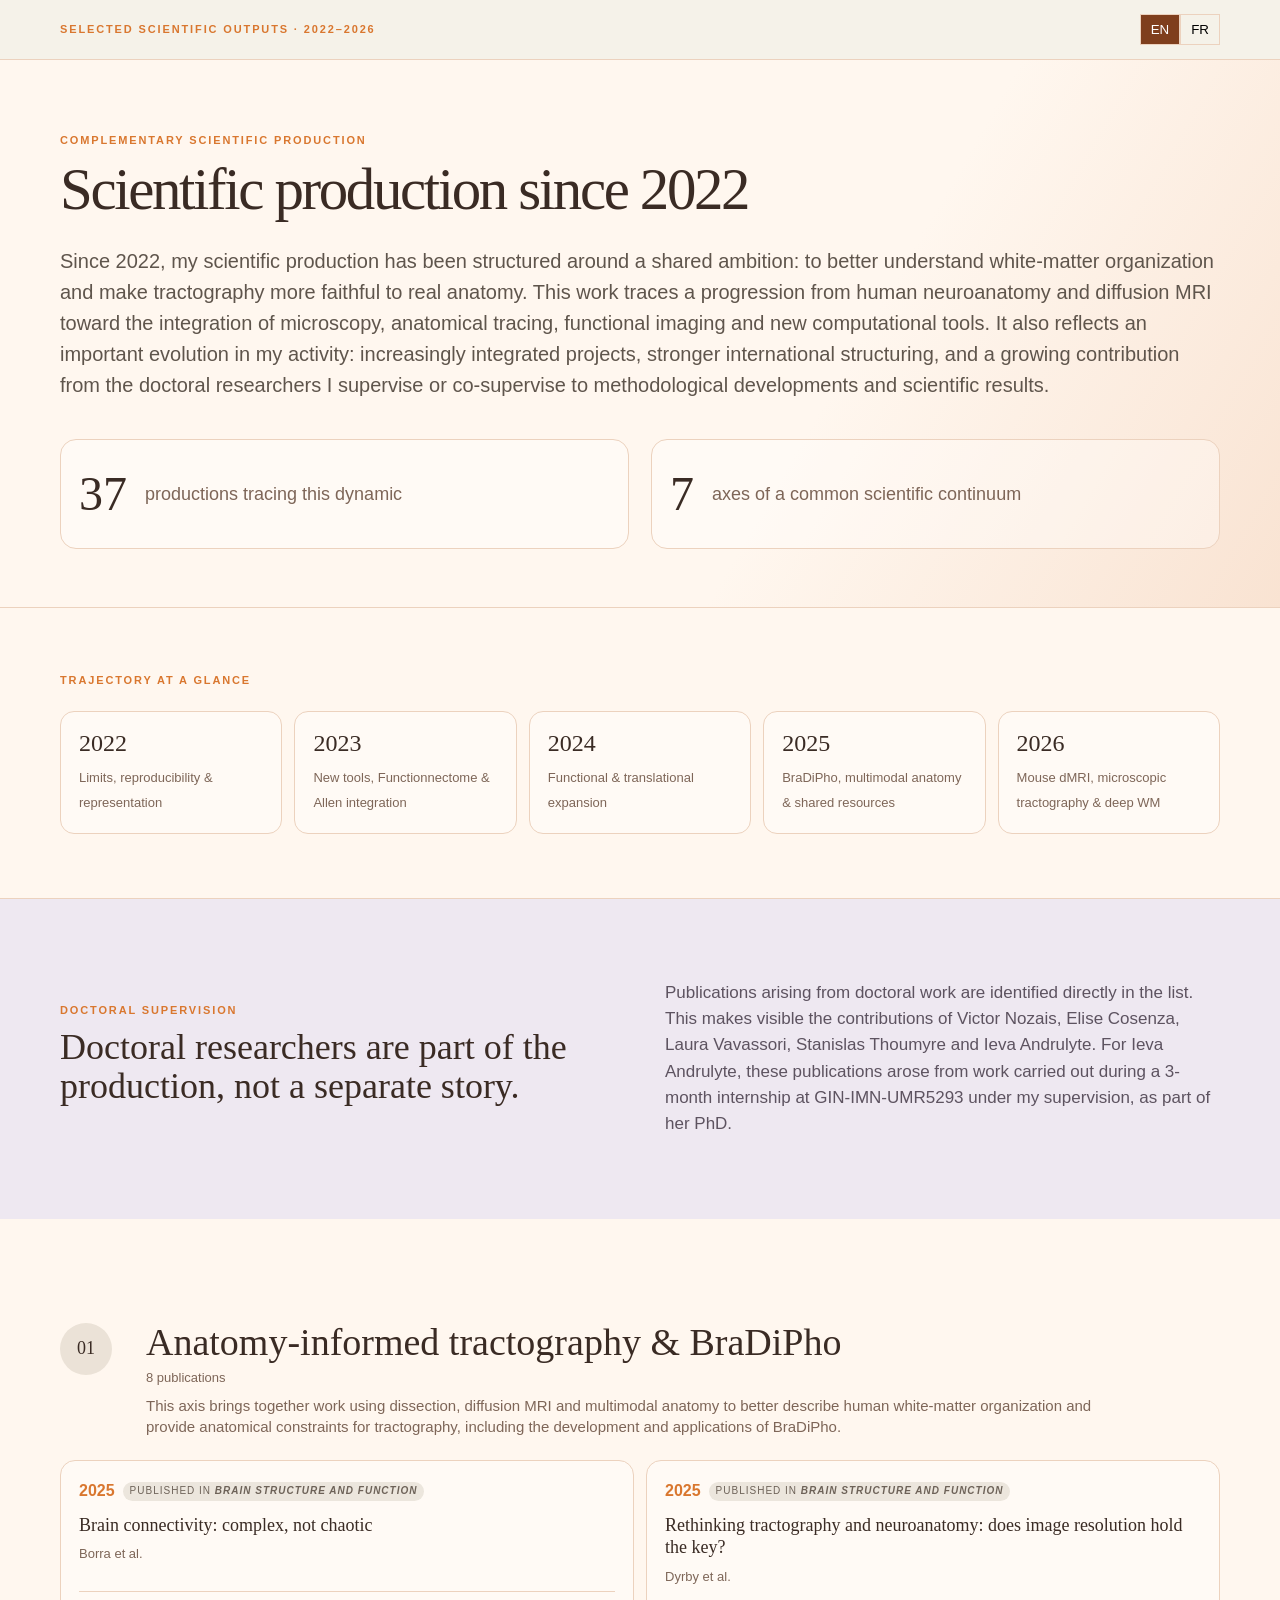
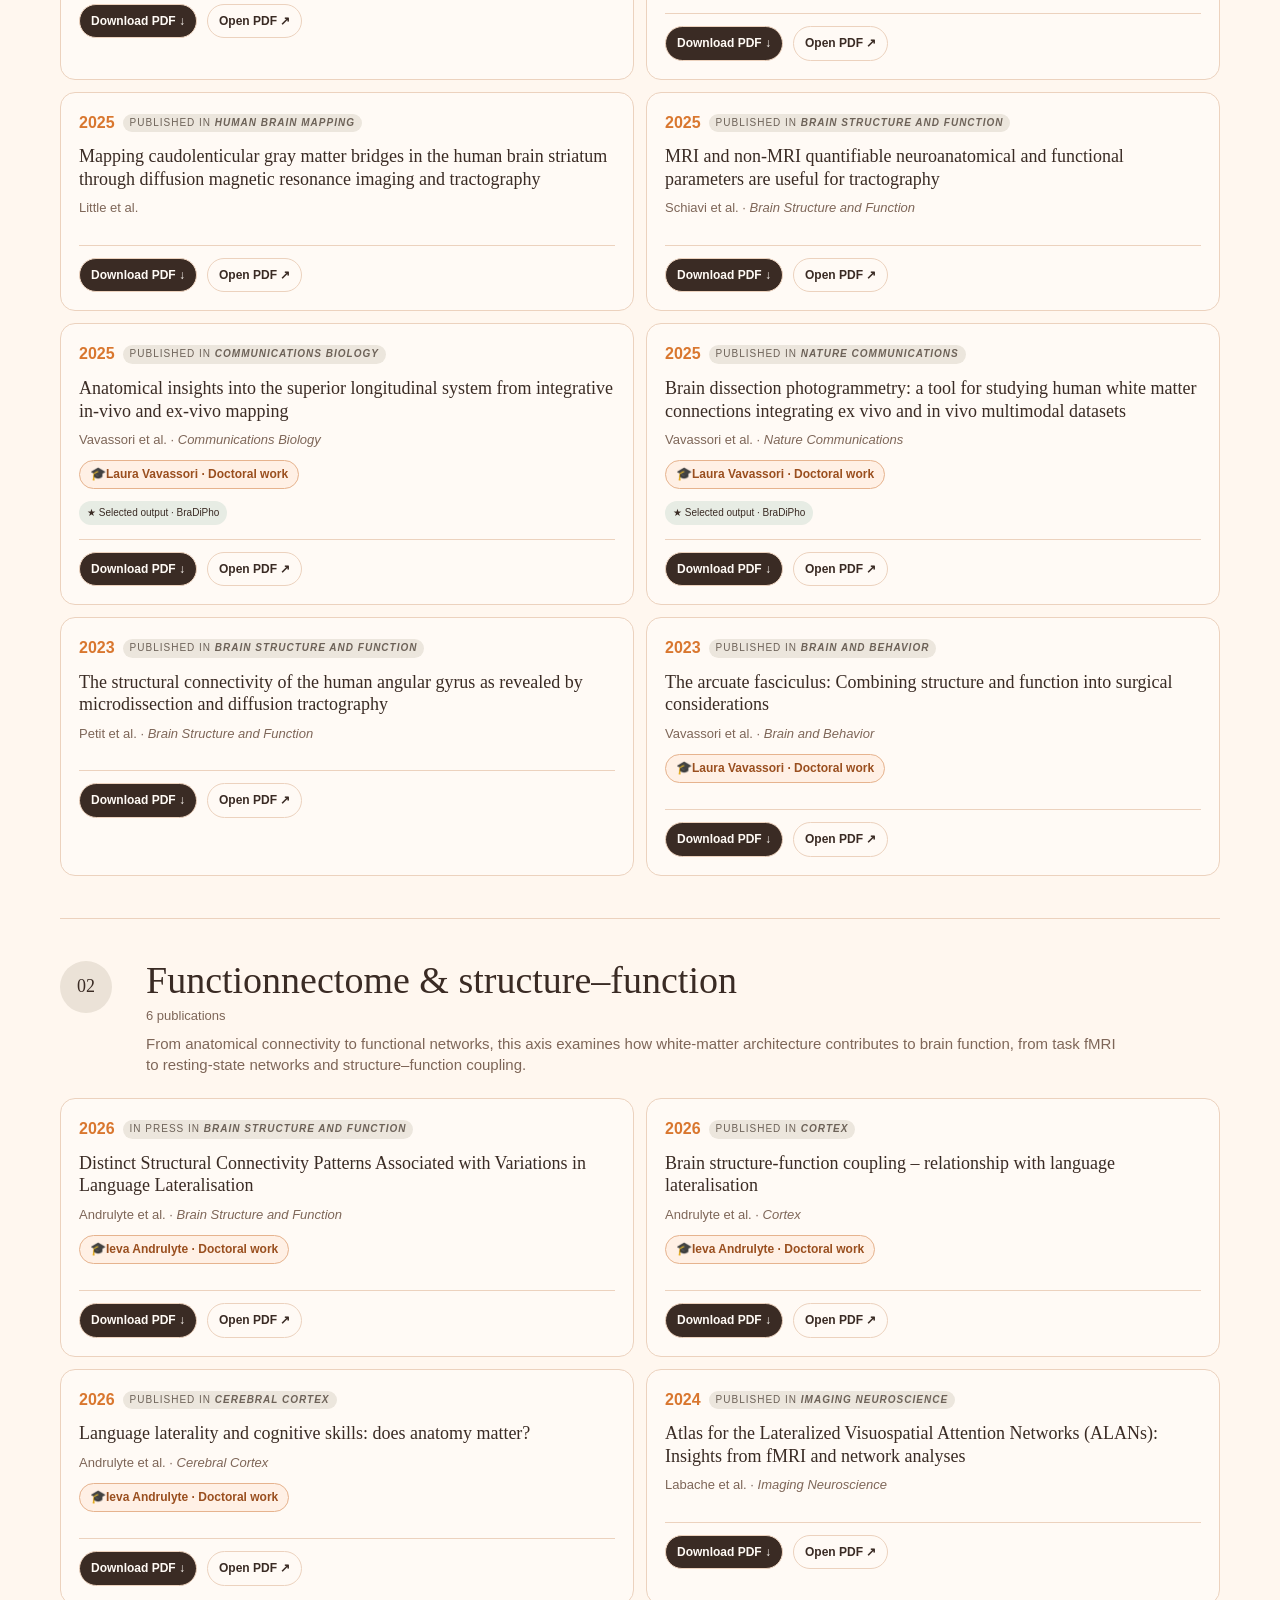
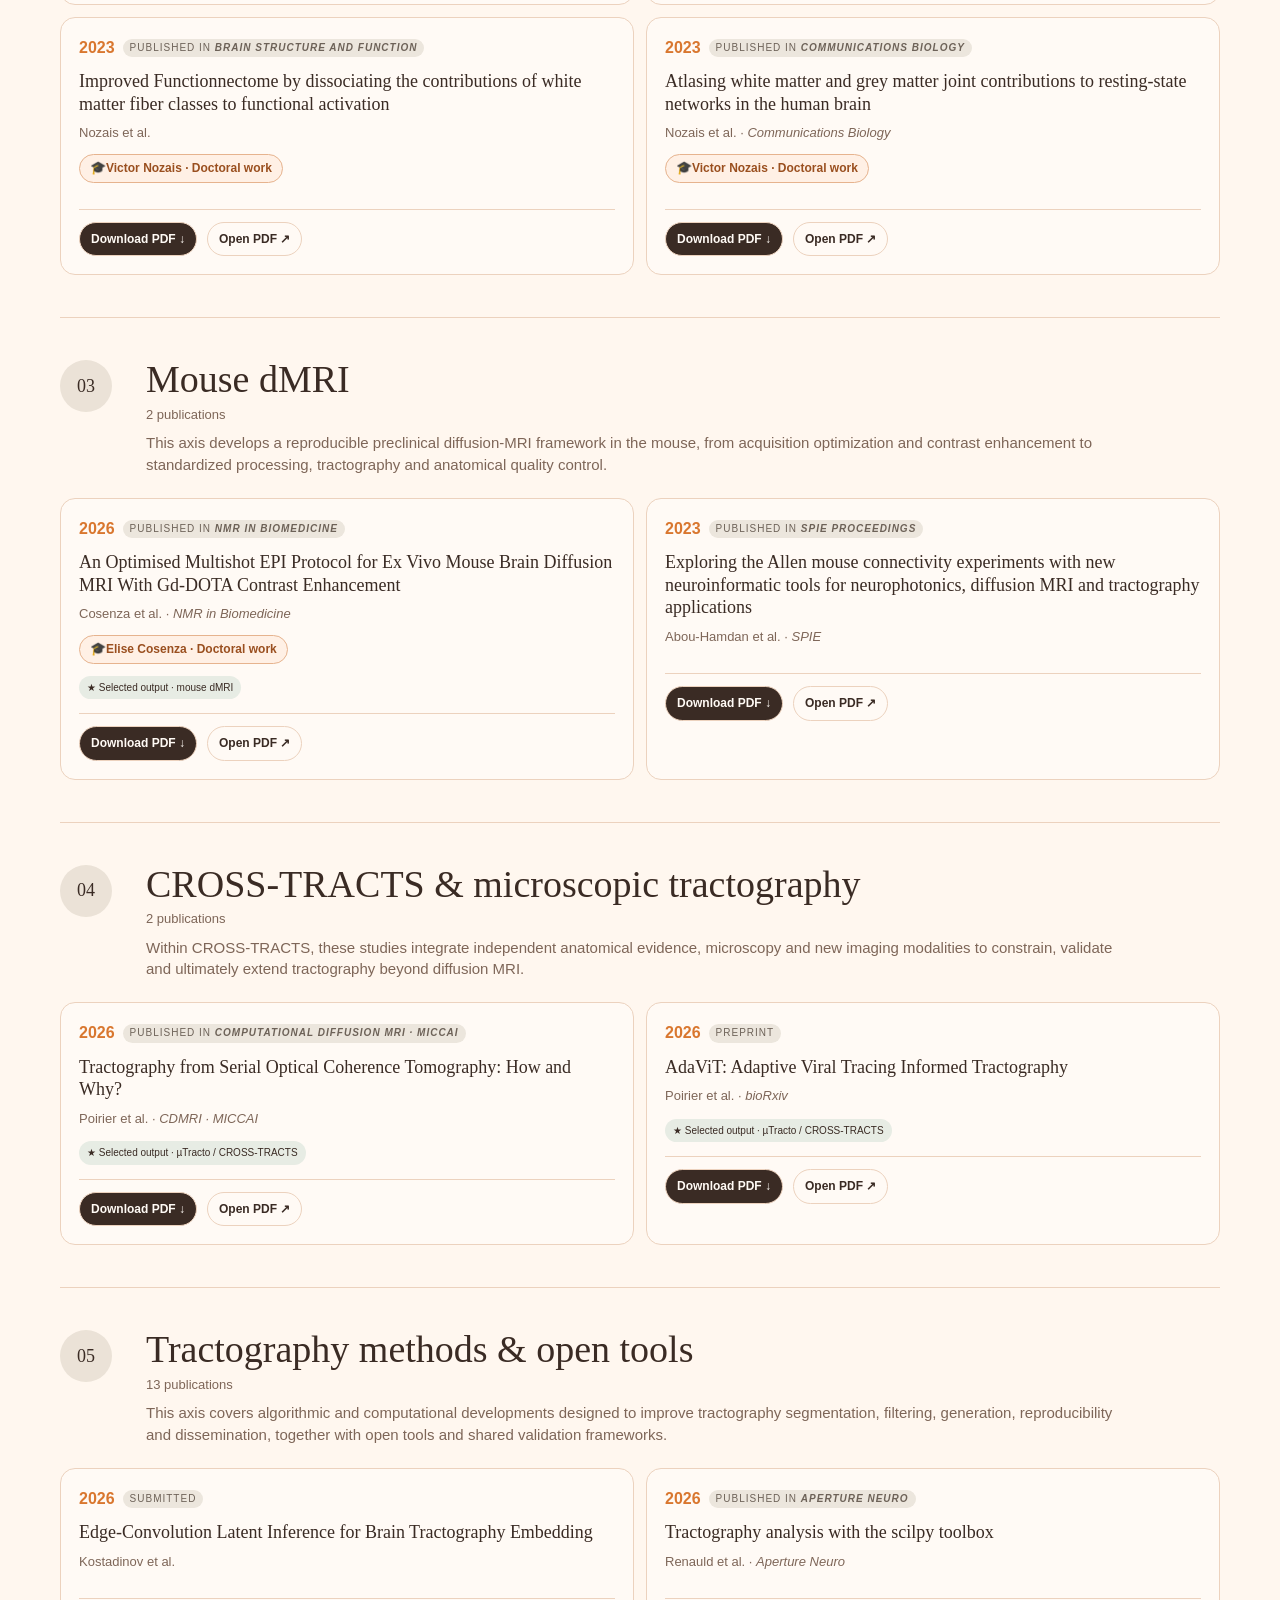
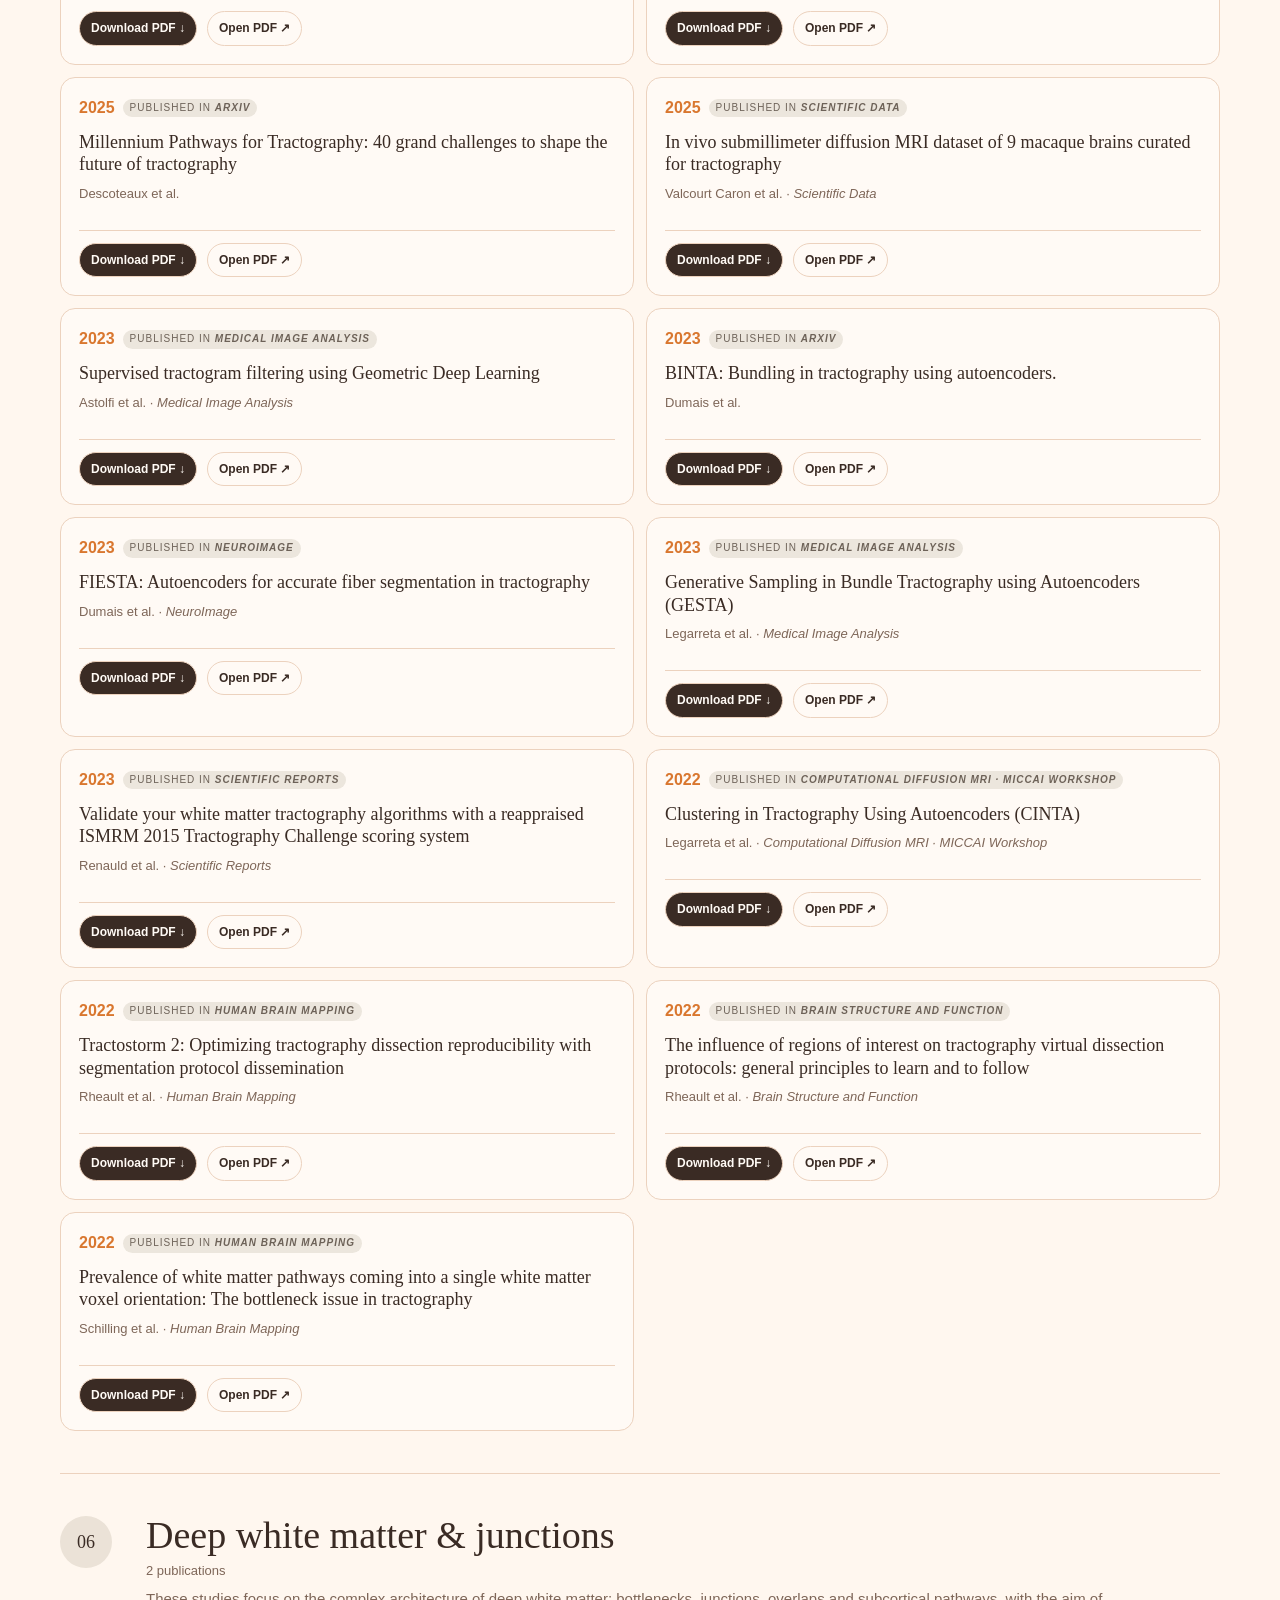
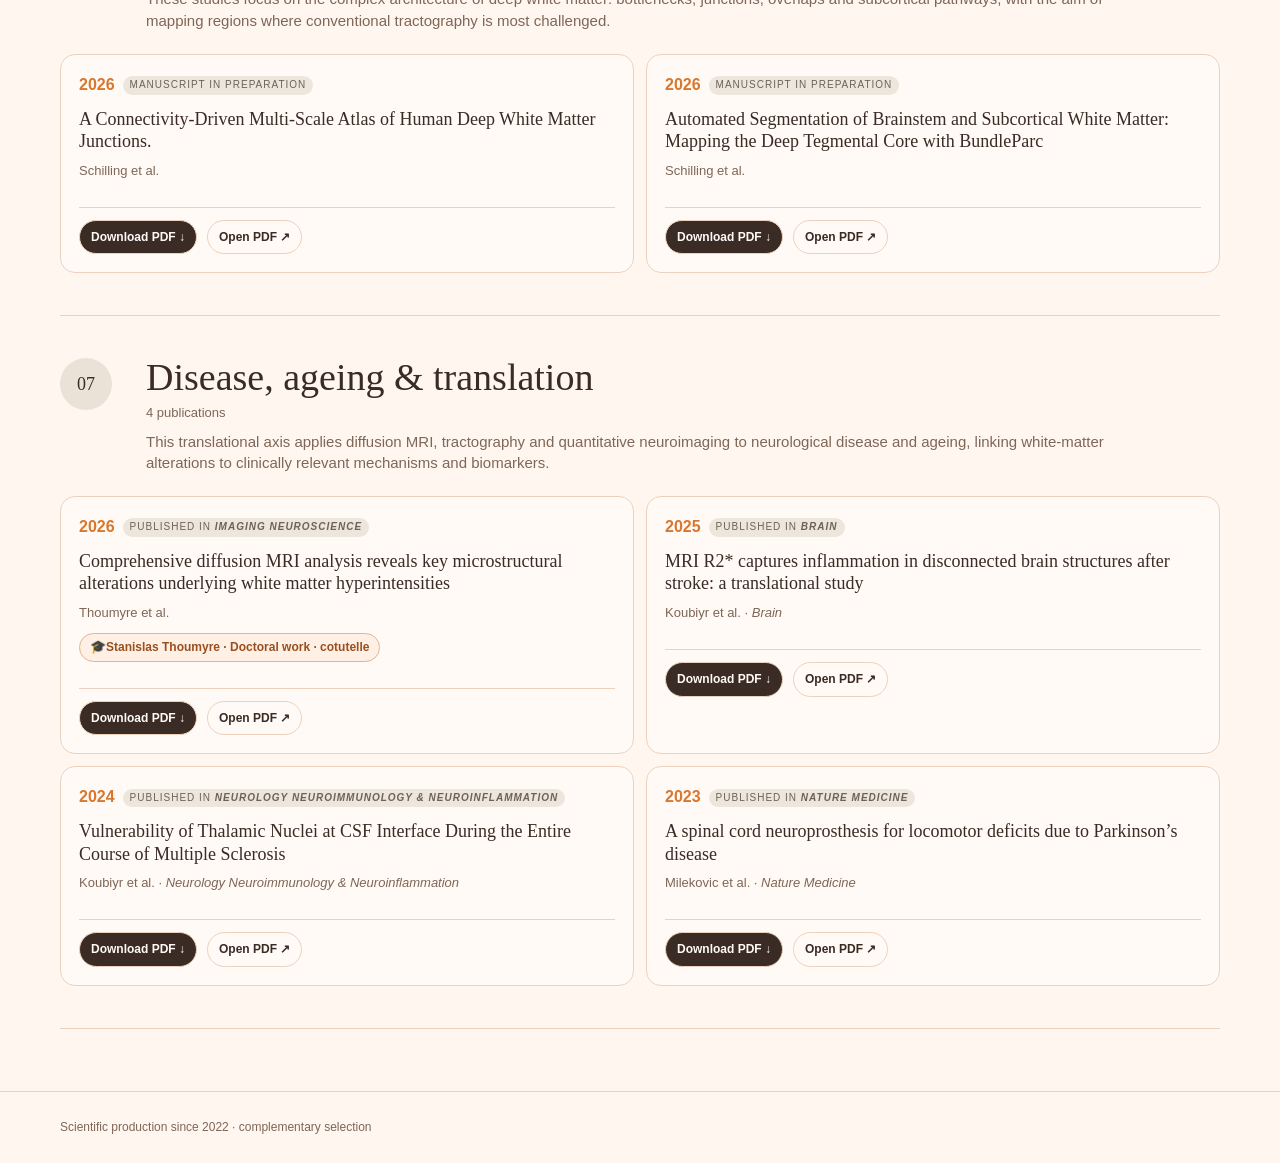
==== commit 38c981c9: "Update publications-since-2022 to V4.0" ====
--- a/publications-since-2022/index.html
+++ b/publications-since-2022/index.html
@@ -7,7 +7,7 @@
 <div class="summary-item"><b>7</b><span class="summary-label" id="summary7">axes of a common scientific continuum</span></div>
 </div></div></section>
 <section class="timeline"><div class="wrap"><div class="eyebrow" data-en="">TRAJECTORY AT A GLANCE</div><div class="eyebrow" data-fr="">TRAJECTOIRE EN UN COUP D’ŒIL</div><div class="years"><div><b>2022</b><span data-en="">Limits, reproducibility &amp; representation</span><span data-fr="">Limites, reproductibilité &amp; représentation</span></div><div><b>2023</b><span data-en="">New tools, Functionnectome &amp; Allen integration</span><span data-fr="">Nouveaux outils, Functionnectome &amp; intégration Allen</span></div><div><b>2024</b><span data-en="">Functional &amp; translational expansion</span><span data-fr="">Ouverture fonctionnelle &amp; translationnelle</span></div><div><b>2025</b><span data-en="">BraDiPho, multimodal anatomy &amp; shared resources</span><span data-fr="">BraDiPho, anatomie multimodale &amp; ressources</span></div><div><b>2026</b><span data-en="">Mouse dMRI, microscopic tractography &amp; deep WM</span><span data-fr="">IRMd souris, tractographie microscopique &amp; SB profonde</span></div></div></div></section>
-<section class="doctoral"><div class="wrap"><div><div class="eyebrow" data-en="">DOCTORAL SUPERVISION</div><div class="eyebrow" data-fr="">ENCADREMENT DOCTORAL</div><h2 data-en="">Doctoral researchers are part of the production, not a separate story.</h2><h2 data-fr="">Les doctorants prennent directement part à cette production scientifique.</h2></div><p data-en="">Publications arising from doctoral work are identified directly in the list. This makes visible the contributions of Victor Nozais, Elise Cosenza, Laura Vavassori and Stanislas Thoumyre, while those by Ieva Andrulyte were carried out during a 3-month internship at GIN-IMN-UMR5293 under my supervision.</p><p data-fr="">Les publications issues des travaux doctoraux sont identifiées directement dans la liste. Elles rendent visibles les contributions de Victor Nozais, Elise Cosenza, Laura Vavassori et Stanislas Thoumyre, tandis que celles de Ieva Andrulyte ont été réalisés durant un stage de 3 mois au GIN-IMN-UMR5293 sous ma supervision.</p></div></section>
-<div class="wrap axes"><section class="axis" id="anatomy"><div class="axishead"><span class="num">01</span><div><h2 data-en="">Anatomy-informed tractography &amp; BraDiPho</h2><h2 data-fr="">Tractographie guidée par l’anatomie &amp; BraDiPho</h2><p>8 publications</p><p class="axisdesc" data-en="">This axis brings together work using dissection, diffusion MRI and multimodal anatomy to better describe human white-matter organization and provide anatomical constraints for tractography, including the development and applications of BraDiPho.</p><p class="axisdesc" data-fr="">Cet axe rassemble les travaux combinant dissection, IRM de diffusion et anatomie multimodale pour mieux décrire l’organisation de la substance blanche humaine et fournir des contraintes anatomiques à la tractographie, notamment à travers le développement et les applications de BraDiPho.</p></div></div><div class="pubs"><article class="pub" data-status="published" data-year="2025"><div class="meta"><span class="year">2025</span><span class="status" data-en="">published in <em>Brain Structure and Function</em></span><span class="status" data-fr="">publié dans <em>Brain Structure and Function</em></span></div><h3>Brain connectivity: complex, not chaotic</h3><p>Borra et al.</p><div class="tags"></div><div class="pub-actions"><a class="pdf-download" download="" href="assets/pdfs/13924_Bora_BSAF_inpress_25.pdf"><span data-en="">Download PDF ↓</span><span data-fr="">Télécharger le PDF ↓</span></a><a class="pdf-view" href="assets/pdfs/13924_Bora_BSAF_inpress_25.pdf" rel="noopener" target="_blank"><span data-en="">Open PDF ↗</span><span data-fr="">Ouvrir le PDF ↗</span></a></div></article><article class="pub" data-status="published" data-year="2025"><div class="meta"><span class="year">2025</span><span class="status" data-en="">published in <em>Brain Structure and Function</em></span><span class="status" data-fr="">publié dans <em>Brain Structure and Function</em></span></div><h3>Rethinking tractography and neuroanatomy: does image resolution hold the key?</h3><p>Dyrby et al.</p><div class="tags"></div><div class="pub-actions"><a class="pdf-download" download="" href="assets/pdfs/13925_Dyrby_BSAF_230-163_25.pdf"><span data-en="">Download PDF ↓</span><span data-fr="">Télécharger le PDF ↓</span></a><a class="pdf-view" href="assets/pdfs/13925_Dyrby_BSAF_230-163_25.pdf" rel="noopener" target="_blank"><span data-en="">Open PDF ↗</span><span data-fr="">Ouvrir le PDF ↗</span></a></div></article><article class="pub" data-status="published" data-year="2025"><div class="meta"><span class="year">2025</span><span class="status" data-en="">published in <em>Human Brain Mapping</em></span><span class="status" data-fr="">publié dans <em>Human Brain Mapping</em></span></div><h3>Mapping caudolenticular gray matter bridges in the human brain striatum through diffusion magnetic resonance imaging and tractography</h3><p>Little et al.</p><div class="tags"></div><div class="pub-actions"><a class="pdf-download" download="" href="assets/pdfs/13555_Little_HBM_46-e70245_25.pdf"><span data-en="">Download PDF ↓</span><span data-fr="">Télécharger le PDF ↓</span></a><a class="pdf-view" href="assets/pdfs/13555_Little_HBM_46-e70245_25.pdf" rel="noopener" target="_blank"><span data-en="">Open PDF ↗</span><span data-fr="">Ouvrir le PDF ↗</span></a></div></article><article class="pub" data-status="published" data-year="2025"><div class="meta"><span class="year">2025</span><span class="status" data-en="">published in <em>Brain Structure and Function</em></span><span class="status" data-fr="">publié dans <em>Brain Structure and Function</em></span></div><h3>MRI and non-MRI quantifiable neuroanatomical and functional parameters are useful for tractography</h3><p>Schiavi et al. · <em>Brain Structure and Function</em></p><div class="tags"></div><div class="pub-actions"><a class="pdf-download" download="" href="assets/pdfs/13923_Schiavi_BSAF_230-83_25.pdf.pdf"><span data-en="">Download PDF ↓</span><span data-fr="">Télécharger le PDF ↓</span></a><a class="pdf-view" href="assets/pdfs/13923_Schiavi_BSAF_230-83_25.pdf.pdf" rel="noopener" target="_blank"><span data-en="">Open PDF ↗</span><span data-fr="">Ouvrir le PDF ↗</span></a></div></article><article class="pub" data-status="published" data-year="2025"><div class="meta"><span class="year">2025</span><span class="status" data-en="">published in <em>Communications Biology</em></span><span class="status" data-fr="">publié dans <em>Communications Biology</em></span></div><h3>Anatomical insights into the superior longitudinal system from integrative in-vivo and ex-vivo mapping</h3><p>Vavassori et al. · <em>Communications Biology</em></p><div class="tags"><span class="tag">Laura Vavassori · doctoral work</span><span class="tag">★ Selected output · BraDiPho</span></div><div class="pub-actions"><a class="pdf-download" download="" href="assets/pdfs/14074_Vavassori_CommBiol_8-1328_25.pdf"><span data-en="">Download PDF ↓</span><span data-fr="">Télécharger le PDF ↓</span></a><a class="pdf-view" href="assets/pdfs/14074_Vavassori_CommBiol_8-1328_25.pdf" rel="noopener" target="_blank"><span data-en="">Open PDF ↗</span><span data-fr="">Ouvrir le PDF ↗</span></a></div></article><article class="pub" data-status="published" data-year="2025"><div class="meta"><span class="year">2025</span><span class="status" data-en="">published in <em>Nature Communications</em></span><span class="status" data-fr="">publié dans <em>Nature Communications</em></span></div><h3>Brain dissection photogrammetry: a tool for studying human white matter connections integrating ex vivo and in vivo multimodal datasets</h3><p>Vavassori et al. · <em>Nature Communications</em></p><div class="tags"><span class="tag">Laura Vavassori · doctoral work</span><span class="tag">★ Selected output · BraDiPho</span></div><div class="pub-actions"><a class="pdf-download" download="" href="assets/pdfs/14003_Vavassori_NatComms_16-9801_25.pdf"><span data-en="">Download PDF ↓</span><span data-fr="">Télécharger le PDF ↓</span></a><a class="pdf-view" href="assets/pdfs/14003_Vavassori_NatComms_16-9801_25.pdf" rel="noopener" target="_blank"><span data-en="">Open PDF ↗</span><span data-fr="">Ouvrir le PDF ↗</span></a></div></article><article class="pub" data-status="published" data-year="2023"><div class="meta"><span class="year">2023</span><span class="status" data-en="">published in <em>Brain Structure and Function</em></span><span class="status" data-fr="">publié dans <em>Brain Structure and Function</em></span></div><h3>The structural connectivity of the human angular gyrus as revealed by microdissection and diffusion tractography</h3><p>Petit et al. · <em>Brain Structure and Function</em></p><div class="tags"></div><div class="pub-actions"><a class="pdf-download" download="" href="assets/pdfs/13187_Petit_BSAF_inpress_22.pdf"><span data-en="">Download PDF ↓</span><span data-fr="">Télécharger le PDF ↓</span></a><a class="pdf-view" href="assets/pdfs/13187_Petit_BSAF_inpress_22.pdf" rel="noopener" target="_blank"><span data-en="">Open PDF ↗</span><span data-fr="">Ouvrir le PDF ↗</span></a></div></article><article class="pub" data-status="published" data-year="2023"><div class="meta"><span class="year">2023</span><span class="status" data-en="">published in <em>Brain and Behavior</em></span><span class="status" data-fr="">publié dans <em>Brain and Behavior</em></span></div><h3>The arcuate fasciculus: Combining structure and function into surgical considerations</h3><p>Vavassori et al. · <em>Brain and Behavior</em></p><div class="tags"><span class="tag">Laura Vavassori · doctoral work</span></div><div class="pub-actions"><a class="pdf-download" download="" href="assets/pdfs/13269_Vavassori_B&amp;B_e3107_23.pdf"><span data-en="">Download PDF ↓</span><span data-fr="">Télécharger le PDF ↓</span></a><a class="pdf-view" href="assets/pdfs/13269_Vavassori_B&amp;B_e3107_23.pdf" rel="noopener" target="_blank"><span data-en="">Open PDF ↗</span><span data-fr="">Ouvrir le PDF ↗</span></a></div></article></div></section><section class="axis" id="function"><div class="axishead"><span class="num">02</span><div><h2 data-en="">Functionnectome &amp; structure–function</h2><h2 data-fr="">Functionnectome &amp; structure–fonction</h2><p>6 publications</p><p class="axisdesc" data-en="">From anatomical connectivity to functional networks, this axis examines how white-matter architecture contributes to brain function, from task fMRI to resting-state networks and structure–function coupling.</p><p class="axisdesc" data-fr="">De la connectivité anatomique aux réseaux fonctionnels, cet axe étudie comment l’architecture de la substance blanche contribue aux fonctions cérébrales, de l’IRMf de tâche aux réseaux de repos et au couplage structure–fonction.</p></div></div><div class="pubs"><article class="pub" data-status="in press" data-year="2026"><div class="meta"><span class="year">2026</span><span class="status" data-en="">in press</span><span class="status" data-fr="">sous presse</span></div><h3>Distinct Structural Connectivity Patterns Associated with Variations in Language Lateralisation</h3><p>Andrulyte et al.</p><div class="tags"></div><div class="pub-actions"><a class="pdf-download" download="" href="assets/pdfs/14415_Andrulyte_Cx_inpress_26.pdf"><span data-en="">Download PDF ↓</span><span data-fr="">Télécharger le PDF ↓</span></a><a class="pdf-view" href="assets/pdfs/14415_Andrulyte_Cx_inpress_26.pdf" rel="noopener" target="_blank"><span data-en="">Open PDF ↗</span><span data-fr="">Ouvrir le PDF ↗</span></a></div></article><article class="pub" data-status="manuscript" data-year="2026"><div class="meta"><span class="year">2026</span><span class="status" data-en="">manuscript in preparation</span><span class="status" data-fr="">manuscrit en préparation</span></div><h3>Brain structure-function coupling – relationship with language lateralisation</h3><p>Andrulyte et al.</p><div class="tags"></div><div class="pub-actions"><a class="pdf-download" download="" href="assets/pdfs/13926_Andrulyte_Cx_204-115_26.pdf"><span data-en="">Download PDF ↓</span><span data-fr="">Télécharger le PDF ↓</span></a><a class="pdf-view" href="assets/pdfs/13926_Andrulyte_Cx_204-115_26.pdf" rel="noopener" target="_blank"><span data-en="">Open PDF ↗</span><span data-fr="">Ouvrir le PDF ↗</span></a></div></article><article class="pub" data-status="published" data-year="2026"><div class="meta"><span class="year">2026</span><span class="status" data-en="">published in <em>Cerebral Cortex</em></span><span class="status" data-fr="">publié dans <em>Cerebral Cortex</em></span></div><h3>Language laterality and cognitive skills: does anatomy matter?</h3><p>Andrulyte et al. · <em>Cerebral Cortex</em></p><div class="tags"></div><div class="pub-actions"><a class="pdf-download" download="" href="assets/pdfs/13927_Andrulyte_CCx_36-bhag067_26.pdf"><span data-en="">Download PDF ↓</span><span data-fr="">Télécharger le PDF ↓</span></a><a class="pdf-view" href="assets/pdfs/13927_Andrulyte_CCx_36-bhag067_26.pdf" rel="noopener" target="_blank"><span data-en="">Open PDF ↗</span><span data-fr="">Ouvrir le PDF ↗</span></a></div></article><article class="pub" data-status="published" data-year="2024"><div class="meta"><span class="year">2024</span><span class="status" data-en="">published in <em>Imaging Neuroscience</em></span><span class="status" data-fr="">publié dans <em>Imaging Neuroscience</em></span></div><h3>Atlas for the Lateralized Visuospatial Attention Networks (ALANs): Insights from fMRI and network analyses</h3><p>Labache et al. · <em>Imaging Neuroscience</em></p><div class="tags"></div><div class="pub-actions"><a class="pdf-download" download="" href="assets/pdfs/13618_Labache_ImagNeurosci_2_24.pdf"><span data-en="">Download PDF ↓</span><span data-fr="">Télécharger le PDF ↓</span></a><a class="pdf-view" href="assets/pdfs/13618_Labache_ImagNeurosci_2_24.pdf" rel="noopener" target="_blank"><span data-en="">Open PDF ↗</span><span data-fr="">Ouvrir le PDF ↗</span></a></div></article><article class="pub" data-status="published" data-year="2023"><div class="meta"><span class="year">2023</span><span class="status" data-en="">published in <em>Brain Structure and Function</em></span><span class="status" data-fr="">publié dans <em>Brain Structure and Function</em></span></div><h3>Improved Functionnectome by dissociating the contributions of white matter fiber classes to functional activation</h3><p>Nozais et al.</p><div class="tags"><span class="tag">Victor Nozais · doctoral work</span></div><div class="pub-actions"><a class="pdf-download" download="" href="assets/pdfs/13436_Nozais_BSAF_inpress_23.pdf"><span data-en="">Download PDF ↓</span><span data-fr="">Télécharger le PDF ↓</span></a><a class="pdf-view" href="assets/pdfs/13436_Nozais_BSAF_inpress_23.pdf" rel="noopener" target="_blank"><span data-en="">Open PDF ↗</span><span data-fr="">Ouvrir le PDF ↗</span></a></div></article><article class="pub" data-status="published" data-year="2023"><div class="meta"><span class="year">2023</span><span class="status" data-en="">published in <em>Communications Biology</em></span><span class="status" data-fr="">publié dans <em>Communications Biology</em></span></div><h3>Atlasing white matter and grey matter joint contributions to resting-state networks in the human brain</h3><p>Nozais et al. · <em>Communications Biology</em></p><div class="tags"><span class="tag">Victor Nozais · doctoral work</span></div><div class="pub-actions"><a class="pdf-download" download="" href="assets/pdfs/13475_Nozais_CommunBiol_6-726_23.pdf"><span data-en="">Download PDF ↓</span><span data-fr="">Télécharger le PDF ↓</span></a><a class="pdf-view" href="assets/pdfs/13475_Nozais_CommunBiol_6-726_23.pdf" rel="noopener" target="_blank"><span data-en="">Open PDF ↗</span><span data-fr="">Ouvrir le PDF ↗</span></a></div></article></div></section><section class="axis" id="mouse"><div class="axishead"><span class="num">03</span><div><h2 data-en="">Mouse dMRI</h2><h2 data-fr="">IRM de diffusion chez la souris</h2><p>2 publications</p><p class="axisdesc" data-en="">This axis develops a reproducible preclinical diffusion-MRI framework in the mouse, from acquisition optimization and contrast enhancement to standardized processing, tractography and anatomical quality control.</p><p class="axisdesc" data-fr="">Cet axe développe un cadre reproductible d’IRM de diffusion préclinique chez la souris, de l’optimisation des acquisitions et du contraste au traitement standardisé, à la tractographie et au contrôle qualité anatomique.</p></div></div><div class="pubs"><article class="pub" data-status="published" data-year="2026"><div class="meta"><span class="year">2026</span><span class="status" data-en="">published in <em>NMR in Biomedicine</em></span><span class="status" data-fr="">publié dans <em>NMR in Biomedicine</em></span></div><h3>An Optimised Multishot EPI Protocol for Ex Vivo Mouse Brain Diffusion MRI With Gd-DOTA Contrast Enhancement</h3><p>Cosenza et al. · <em>NMR in Biomedicine</em></p><div class="tags"><span class="tag">Elise Cosenza · doctoral work</span><span class="tag">★ Selected output · mouse dMRI</span></div><div class="pub-actions"><a class="pdf-download" download="" href="assets/pdfs/14144_Cosenza_NMRBiomed_39-e70270_26.pdf"><span data-en="">Download PDF ↓</span><span data-fr="">Télécharger le PDF ↓</span></a><a class="pdf-view" href="assets/pdfs/14144_Cosenza_NMRBiomed_39-e70270_26.pdf" rel="noopener" target="_blank"><span data-en="">Open PDF ↗</span><span data-fr="">Ouvrir le PDF ↗</span></a></div></article><article class="pub" data-status="published" data-year="2023"><div class="meta"><span class="year">2023</span><span class="status" data-en="">published in <em>SPIE Proceedings</em></span><span class="status" data-fr="">publié dans <em>SPIE Proceedings</em></span></div><h3>Exploring the Allen mouse connectivity experiments with new neuroinformatic tools for neurophotonics, diffusion MRI and tractography applications</h3><p>Abou-Hamdan et al. · <em>SPIE</em></p><div class="tags"><span class="tag">Elise Cosenza · doctoral contribution</span></div><div class="pub-actions"><a class="pdf-download" download="" href="assets/pdfs/13350_Abou-Hamdan_SPIE_2023.pdf"><span data-en="">Download PDF ↓</span><span data-fr="">Télécharger le PDF ↓</span></a><a class="pdf-view" href="assets/pdfs/13350_Abou-Hamdan_SPIE_2023.pdf" rel="noopener" target="_blank"><span data-en="">Open PDF ↗</span><span data-fr="">Ouvrir le PDF ↗</span></a></div></article></div></section><section class="axis" id="cross"><div class="axishead"><span class="num">04</span><div><h2 data-en="">CROSS-TRACTS &amp; microscopic tractography</h2><h2 data-fr="">CROSS-TRACTS &amp; tractographie microscopique</h2><p>2 publications</p><p class="axisdesc" data-en="">Within CROSS-TRACTS, these studies integrate independent anatomical evidence, microscopy and new imaging modalities to constrain, validate and ultimately extend tractography beyond diffusion MRI.</p><p class="axisdesc" data-fr="">Dans le cadre de CROSS-TRACTS, ces travaux intègrent des références anatomiques indépendantes, la microscopie et de nouvelles modalités d’imagerie pour contraindre, valider et finalement étendre la tractographie au-delà de l’IRM de diffusion.</p></div></div><div class="pubs"><article class="pub" data-status="published" data-year="2026"><div class="meta"><span class="year">2026</span><span class="status" data-en="">published in <em>Computational Diffusion MRI · MICCAI</em></span><span class="status" data-fr="">publié dans <em>Computational Diffusion MRI · MICCAI</em></span></div><h3>Tractography from Serial Optical Coherence Tomography: How and Why?</h3><p>Poirier et al. · <em>CDMRI · MICCAI</em></p><div class="tags"><span class="tag">★ Selected output · µTracto / CROSS-TRACTS</span></div><div class="pub-actions"><a class="pdf-download" download="" href="assets/pdfs/14418_Poirier_bioRxiv_26.pdf"><span data-en="">Download PDF ↓</span><span data-fr="">Télécharger le PDF ↓</span></a><a class="pdf-view" href="assets/pdfs/14418_Poirier_bioRxiv_26.pdf" rel="noopener" target="_blank"><span data-en="">Open PDF ↗</span><span data-fr="">Ouvrir le PDF ↗</span></a></div></article><article class="pub" data-status="preprint" data-year="2026"><div class="meta"><span class="year">2026</span><span class="status" data-en="">preprint</span><span class="status" data-fr="">prépublication</span></div><h3>AdaViT: Adaptive Viral Tracing Informed Tractography</h3><p>Poirier et al. · <em>bioRxiv</em></p><div class="tags"><span class="tag">★ Selected output · µTracto / CROSS-TRACTS</span></div><div class="pub-actions"><a class="pdf-download" download="" href="assets/pdfs/14433_Poirier_CDMRI_MICCAI_26.pdf"><span data-en="">Download PDF ↓</span><span data-fr="">Télécharger le PDF ↓</span></a><a class="pdf-view" href="assets/pdfs/14433_Poirier_CDMRI_MICCAI_26.pdf" rel="noopener" target="_blank"><span data-en="">Open PDF ↗</span><span data-fr="">Ouvrir le PDF ↗</span></a></div></article></div></section><section class="axis" id="methods"><div class="axishead"><span class="num">05</span><div><h2 data-en="">Tractography methods &amp; open tools</h2><h2 data-fr="">Méthodes de tractographie &amp; outils ouverts</h2><p>13 publications</p><p class="axisdesc" data-en="">This axis covers algorithmic and computational developments designed to improve tractography segmentation, filtering, generation, reproducibility and dissemination, together with open tools and shared validation frameworks.</p><p class="axisdesc" data-fr="">Cet axe regroupe les développements algorithmiques et computationnels visant à améliorer la segmentation, le filtrage, la génération, la reproductibilité et la diffusion des méthodes de tractographie, ainsi que les outils ouverts et cadres de validation partagés.</p></div></div><div class="pubs"><article class="pub" data-status="submitted" data-year="2026"><div class="meta"><span class="year">2026</span><span class="status" data-en="">submitted</span><span class="status" data-fr="">soumis</span></div><h3>Edge-Convolution Latent Inference for Brain Tractography Embedding</h3><p>Kostadinov et al.</p><div class="tags"></div><div class="pub-actions"><a class="pdf-download" download="" href="assets/pdfs/14327_Kostadinov_AIHA_2026_submitted.pdf"><span data-en="">Download PDF ↓</span><span data-fr="">Télécharger le PDF ↓</span></a><a class="pdf-view" href="assets/pdfs/14327_Kostadinov_AIHA_2026_submitted.pdf" rel="noopener" target="_blank"><span data-en="">Open PDF ↗</span><span data-fr="">Ouvrir le PDF ↗</span></a></div></article><article class="pub" data-status="published" data-year="2026"><div class="meta"><span class="year">2026</span><span class="status" data-en="">published in <em>Aperture Neuro</em></span><span class="status" data-fr="">publié dans <em>Aperture Neuro</em></span></div><h3>Tractography analysis with the scilpy toolbox</h3><p>Renauld et al. · <em>Aperture Neuro</em></p><div class="tags"><span class="tag">Stanislas Thoumyre · contribution</span></div><div class="pub-actions"><a class="pdf-download" download="" href="assets/pdfs/14224_Renauld_ApertureNeuro_6_26.pdf"><span data-en="">Download PDF ↓</span><span data-fr="">Télécharger le PDF ↓</span></a><a class="pdf-view" href="assets/pdfs/14224_Renauld_ApertureNeuro_6_26.pdf" rel="noopener" target="_blank"><span data-en="">Open PDF ↗</span><span data-fr="">Ouvrir le PDF ↗</span></a></div></article><article class="pub" data-status="published" data-year="2025"><div class="meta"><span class="year">2025</span><span class="status" data-en="">published in <em>arXiv</em></span><span class="status" data-fr="">publié dans <em>arXiv</em></span></div><h3>Millennium Pathways for Tractography: 40 grand challenges to shape the future of tractography</h3><p>Descoteaux et al.</p><div class="tags"></div><div class="pub-actions"><a class="pdf-download" download="" href="assets/pdfs/14119_Descoteaux_arXiv_25.pdf"><span data-en="">Download PDF ↓</span><span data-fr="">Télécharger le PDF ↓</span></a><a class="pdf-view" href="assets/pdfs/14119_Descoteaux_arXiv_25.pdf" rel="noopener" target="_blank"><span data-en="">Open PDF ↗</span><span data-fr="">Ouvrir le PDF ↗</span></a></div></article><article class="pub" data-status="published" data-year="2025"><div class="meta"><span class="year">2025</span><span class="status" data-en="">published in <em>Scientific Data</em></span><span class="status" data-fr="">publié dans <em>Scientific Data</em></span></div><h3>In vivo submillimeter diffusion MRI dataset of 9 macaque brains curated for tractography</h3><p>Valcourt Caron et al. · <em>Scientific Data</em></p><div class="tags"></div><div class="pub-actions"><a class="pdf-download" download="" href="assets/pdfs/14031_Valcourt-Caron_SciData_12-1199_25.pdf"><span data-en="">Download PDF ↓</span><span data-fr="">Télécharger le PDF ↓</span></a><a class="pdf-view" href="assets/pdfs/14031_Valcourt-Caron_SciData_12-1199_25.pdf" rel="noopener" target="_blank"><span data-en="">Open PDF ↗</span><span data-fr="">Ouvrir le PDF ↗</span></a></div></article><article class="pub" data-status="published" data-year="2023"><div class="meta"><span class="year">2023</span><span class="status" data-en="">published in <em>Medical Image Analysis</em></span><span class="status" data-fr="">publié dans <em>Medical Image Analysis</em></span></div><h3>Supervised tractogram filtering using Geometric Deep Learning</h3><p>Astolfi et al. · <em>Medical Image Analysis</em></p><div class="tags"></div><div class="pub-actions"><a class="pdf-download" download="" href="assets/pdfs/13476_Astolfi_MedIA_90-102893_23.pdf"><span data-en="">Download PDF ↓</span><span data-fr="">Télécharger le PDF ↓</span></a><a class="pdf-view" href="assets/pdfs/13476_Astolfi_MedIA_90-102893_23.pdf" rel="noopener" target="_blank"><span data-en="">Open PDF ↗</span><span data-fr="">Ouvrir le PDF ↗</span></a></div></article><article class="pub" data-status="published" data-year="2023"><div class="meta"><span class="year">2023</span><span class="status" data-en="">published in <em>arXiv</em></span><span class="status" data-fr="">publié dans <em>arXiv</em></span></div><h3>BINTA: Bundling in tractography using autoencoders.</h3><p>Dumais et al.</p><div class="tags"></div><div class="pub-actions"><a class="pdf-download" download="" href="assets/pdfs/13332_Dumais_arXiv_23.pdf"><span data-en="">Download PDF ↓</span><span data-fr="">Télécharger le PDF ↓</span></a><a class="pdf-view" href="assets/pdfs/13332_Dumais_arXiv_23.pdf" rel="noopener" target="_blank"><span data-en="">Open PDF ↗</span><span data-fr="">Ouvrir le PDF ↗</span></a></div></article><article class="pub" data-status="published" data-year="2023"><div class="meta"><span class="year">2023</span><span class="status" data-en="">published in <em>NeuroImage</em></span><span class="status" data-fr="">publié dans <em>NeuroImage</em></span></div><h3>FIESTA: Autoencoders for accurate fiber segmentation in tractography</h3><p>Dumais et al. · <em>NeuroImage</em></p><div class="tags"></div><div class="pub-actions"><a class="pdf-download" download="" href="assets/pdfs/13474_Dumais_NI_inpress_23.pdf"><span data-en="">Download PDF ↓</span><span data-fr="">Télécharger le PDF ↓</span></a><a class="pdf-view" href="assets/pdfs/13474_Dumais_NI_inpress_23.pdf" rel="noopener" target="_blank"><span data-en="">Open PDF ↗</span><span data-fr="">Ouvrir le PDF ↗</span></a></div></article><article class="pub" data-status="published" data-year="2023"><div class="meta"><span class="year">2023</span><span class="status" data-en="">published in <em>Medical Image Analysis</em></span><span class="status" data-fr="">publié dans <em>Medical Image Analysis</em></span></div><h3>Generative Sampling in Bundle Tractography using Autoencoders (GESTA)</h3><p>Legarreta et al. · <em>Medical Image Analysis</em></p><div class="tags"></div><div class="pub-actions"><a class="pdf-download" download="" href="assets/pdfs/13188_Legarreta_MedIA_85-102761_23.pdf"><span data-en="">Download PDF ↓</span><span data-fr="">Télécharger le PDF ↓</span></a><a class="pdf-view" href="assets/pdfs/13188_Legarreta_MedIA_85-102761_23.pdf" rel="noopener" target="_blank"><span data-en="">Open PDF ↗</span><span data-fr="">Ouvrir le PDF ↗</span></a></div></article><article class="pub" data-status="published" data-year="2023"><div class="meta"><span class="year">2023</span><span class="status" data-en="">published in <em>Scientific Reports</em></span><span class="status" data-fr="">publié dans <em>Scientific Reports</em></span></div><h3>Validate your white matter tractography algorithms with a reappraised ISMRM 2015 Tractography Challenge scoring system</h3><p>Renauld et al. · <em>Scientific Reports</em></p><div class="tags"></div><div class="pub-actions"><a class="pdf-download" download="" href="assets/pdfs/13345_Renauld_SciRep_13-2347_23.pdf"><span data-en="">Download PDF ↓</span><span data-fr="">Télécharger le PDF ↓</span></a><a class="pdf-view" href="assets/pdfs/13345_Renauld_SciRep_13-2347_23.pdf" rel="noopener" target="_blank"><span data-en="">Open PDF ↗</span><span data-fr="">Ouvrir le PDF ↗</span></a></div></article><article class="pub" data-status="published" data-year="2022"><div class="meta"><span class="year">2022</span><span class="status" data-en="">published in <em>Computational Diffusion MRI · MICCAI Workshop</em></span><span class="status" data-fr="">publié dans <em>Computational Diffusion MRI · MICCAI Workshop</em></span></div><h3>Clustering in Tractography Using Autoencoders (CINTA)</h3><p>Legarreta et al. · <em>Computational Diffusion MRI · MICCAI Workshop</em></p><div class="tags"></div><div class="pub-actions"><a class="pdf-download" download="" href="assets/pdfs/13346_Legarreta_CINTA_MICCAI_22.pdf"><span data-en="">Download PDF ↓</span><span data-fr="">Télécharger le PDF ↓</span></a><a class="pdf-view" href="assets/pdfs/13346_Legarreta_CINTA_MICCAI_22.pdf" rel="noopener" target="_blank"><span data-en="">Open PDF ↗</span><span data-fr="">Ouvrir le PDF ↗</span></a></div></article><article class="pub" data-status="published" data-year="2022"><div class="meta"><span class="year">2022</span><span class="status" data-en="">published in <em>Human Brain Mapping</em></span><span class="status" data-fr="">publié dans <em>Human Brain Mapping</em></span></div><h3>Tractostorm 2: Optimizing tractography dissection reproducibility with segmentation protocol dissemination</h3><p>Rheault et al. · <em>Human Brain Mapping</em></p><div class="tags"></div><div class="pub-actions"><a class="pdf-download" download="" href="assets/pdfs/13001_Rheault_HBM_inpress_22.pdf"><span data-en="">Download PDF ↓</span><span data-fr="">Télécharger le PDF ↓</span></a><a class="pdf-view" href="assets/pdfs/13001_Rheault_HBM_inpress_22.pdf" rel="noopener" target="_blank"><span data-en="">Open PDF ↗</span><span data-fr="">Ouvrir le PDF ↗</span></a></div></article><article class="pub" data-status="published" data-year="2022"><div class="meta"><span class="year">2022</span><span class="status" data-en="">published in <em>Brain Structure and Function</em></span><span class="status" data-fr="">publié dans <em>Brain Structure and Function</em></span></div><h3>The influence of regions of interest on tractography virtual dissection protocols: general principles to learn and to follow</h3><p>Rheault et al. · <em>Brain Structure and Function</em></p><div class="tags"></div><div class="pub-actions"><a class="pdf-download" download="" href="assets/pdfs/13221_Rheault_BSAF_inpress_22.pdf"><span data-en="">Download PDF ↓</span><span data-fr="">Télécharger le PDF ↓</span></a><a class="pdf-view" href="assets/pdfs/13221_Rheault_BSAF_inpress_22.pdf" rel="noopener" target="_blank"><span data-en="">Open PDF ↗</span><span data-fr="">Ouvrir le PDF ↗</span></a></div></article><article class="pub" data-status="published" data-year="2022"><div class="meta"><span class="year">2022</span><span class="status" data-en="">published in <em>Human Brain Mapping</em></span><span class="status" data-fr="">publié dans <em>Human Brain Mapping</em></span></div><h3>Prevalence of white matter pathways coming into a single white matter voxel orientation: The bottleneck issue in tractography</h3><p>Schilling et al. · <em>Human Brain Mapping</em></p><div class="tags"></div><div class="pub-actions"><a class="pdf-download" download="" href="assets/pdfs/12969_Schilling_HumBrainMapp_43-1196_22.pdf"><span data-en="">Download PDF ↓</span><span data-fr="">Télécharger le PDF ↓</span></a><a class="pdf-view" href="assets/pdfs/12969_Schilling_HumBrainMapp_43-1196_22.pdf" rel="noopener" target="_blank"><span data-en="">Open PDF ↗</span><span data-fr="">Ouvrir le PDF ↗</span></a></div></article></div></section><section class="axis" id="deep"><div class="axishead"><span class="num">06</span><div><h2 data-en="">Deep white matter &amp; junctions</h2><h2 data-fr="">Substance blanche profonde &amp; jonctions</h2><p>2 publications</p><p class="axisdesc" data-en="">These studies focus on the complex architecture of deep white matter: bottlenecks, junctions, overlaps and subcortical pathways, with the aim of mapping regions where conventional tractography is most challenged.</p><p class="axisdesc" data-fr="">Ces travaux portent sur l’architecture complexe de la substance blanche profonde : bottlenecks, jonctions, recouvrements et voies sous-corticales, afin de cartographier les régions où la tractographie conventionnelle est la plus mise en défaut.</p></div></div><div class="pubs"><article class="pub" data-status="manuscript" data-year="2026"><div class="meta"><span class="year">2026</span><span class="status" data-en="">manuscript in preparation</span><span class="status" data-fr="">manuscrit en préparation</span></div><h3>A Connectivity-Driven Multi-Scale Atlas of Human Deep White Matter Junctions.</h3><p>Schilling et al.</p><div class="tags"></div><div class="pub-actions"><a class="pdf-download" download="" href="assets/pdfs/14360_Schilling_SciRep_submitted_26.pdf"><span data-en="">Download PDF ↓</span><span data-fr="">Télécharger le PDF ↓</span></a><a class="pdf-view" href="assets/pdfs/14360_Schilling_SciRep_submitted_26.pdf" rel="noopener" target="_blank"><span data-en="">Open PDF ↗</span><span data-fr="">Ouvrir le PDF ↗</span></a></div></article><article class="pub" data-status="manuscript" data-year="2026"><div class="meta"><span class="year">2026</span><span class="status" data-en="">manuscript in preparation</span><span class="status" data-fr="">manuscrit en préparation</span></div><h3>Automated Segmentation of Brainstem and Subcortical White Matter: Mapping the Deep Tegmental Core with BundleParc</h3><p>Schilling et al.</p><div class="tags"></div><div class="pub-actions"><a class="pdf-download" download="" href="assets/pdfs/14416_Schilling_HBM_submitted_26.pdf"><span data-en="">Download PDF ↓</span><span data-fr="">Télécharger le PDF ↓</span></a><a class="pdf-view" href="assets/pdfs/14416_Schilling_HBM_submitted_26.pdf" rel="noopener" target="_blank"><span data-en="">Open PDF ↗</span><span data-fr="">Ouvrir le PDF ↗</span></a></div></article></div></section><section class="axis" id="translation"><div class="axishead"><span class="num">07</span><div><h2 data-en="">Disease, ageing &amp; translation</h2><h2 data-fr="">Pathologie, vieillissement &amp; translation</h2><p>4 publications</p><p class="axisdesc" data-en="">This translational axis applies diffusion MRI, tractography and quantitative neuroimaging to neurological disease and ageing, linking white-matter alterations to clinically relevant mechanisms and biomarkers.</p><p class="axisdesc" data-fr="">Cet axe translationnel applique l’IRM de diffusion, la tractographie et la neuroimagerie quantitative aux maladies neurologiques et au vieillissement, en reliant les altérations de la substance blanche à des mécanismes et biomarqueurs d’intérêt clinique.</p></div></div><div class="pubs"><article class="pub" data-status="published" data-year="2026"><div class="meta"><span class="year">2026</span><span class="status" data-en="">published in <em>Imaging Neuroscience</em></span><span class="status" data-fr="">publié dans <em>Imaging Neuroscience</em></span></div><h3>Comprehensive diffusion MRI analysis reveals key microstructural alterations underlying white matter hyperintensities</h3><p>Thoumyre et al.</p><div class="tags"><span class="tag">Stanislas Thoumyre · doctoral work · Bordeaux–Sherbrooke cotutelle</span></div><div class="pub-actions"><a class="pdf-download" download="" href="assets/pdfs/14285_Thoumyre_ImagNeurosci_revised_26.pdf"><span data-en="">Download PDF ↓</span><span data-fr="">Télécharger le PDF ↓</span></a><a class="pdf-view" href="assets/pdfs/14285_Thoumyre_ImagNeurosci_revised_26.pdf" rel="noopener" target="_blank"><span data-en="">Open PDF ↗</span><span data-fr="">Ouvrir le PDF ↗</span></a></div></article><article class="pub" data-status="published" data-year="2025"><div class="meta"><span class="year">2025</span><span class="status" data-en="">published in <em>Brain</em></span><span class="status" data-fr="">publié dans <em>Brain</em></span></div><h3>MRI R2* captures inflammation in disconnected brain structures after stroke: a translational study</h3><p>Koubiyr et al. · <em>Brain</em></p><div class="tags"></div><div class="pub-actions"><a class="pdf-download" download="" href="assets/pdfs/13931_Koubiyr_Brain_awaf082_25.pdf"><span data-en="">Download PDF ↓</span><span data-fr="">Télécharger le PDF ↓</span></a><a class="pdf-view" href="assets/pdfs/13931_Koubiyr_Brain_awaf082_25.pdf" rel="noopener" target="_blank"><span data-en="">Open PDF ↗</span><span data-fr="">Ouvrir le PDF ↗</span></a></div></article><article class="pub" data-status="published" data-year="2024"><div class="meta"><span class="year">2024</span><span class="status" data-en="">published in <em>Neurology Neuroimmunology & Neuroinflammation</em></span><span class="status" data-fr="">publié dans <em>Neurology Neuroimmunology & Neuroinflammation</em></span></div><h3>Vulnerability of Thalamic Nuclei at CSF Interface During the Entire Course of Multiple Sclerosis</h3><p>Koubiyr et al. · <em>Neurology Neuroimmunology &amp; Neuroinflammation</em></p><div class="tags"></div><div class="pub-actions"><a class="pdf-download" download="" href="assets/pdfs/13389_Koubiyr_NNN_11-e200222_24.pdf"><span data-en="">Download PDF ↓</span><span data-fr="">Télécharger le PDF ↓</span></a><a class="pdf-view" href="assets/pdfs/13389_Koubiyr_NNN_11-e200222_24.pdf" rel="noopener" target="_blank"><span data-en="">Open PDF ↗</span><span data-fr="">Ouvrir le PDF ↗</span></a></div></article><article class="pub" data-status="published" data-year="2023"><div class="meta"><span class="year">2023</span><span class="status" data-en="">published in <em>Nature Medicine</em></span><span class="status" data-fr="">publié dans <em>Nature Medicine</em></span></div><h3>A spinal cord neuroprosthesis for locomotor deficits due to Parkinson’s disease</h3><p>Milekovic et al. · <em>Nature Medicine</em></p><div class="tags"></div><div class="pub-actions"><a class="pdf-download" download="" href="assets/pdfs/13560_Milekovic_NatMed_23.pdf"><span data-en="">Download PDF ↓</span><span data-fr="">Télécharger le PDF ↓</span></a><a class="pdf-view" href="assets/pdfs/13560_Milekovic_NatMed_23.pdf" rel="noopener" target="_blank"><span data-en="">Open PDF ↗</span><span data-fr="">Ouvrir le PDF ↗</span></a></div></article></div></section></div>
+<section class="doctoral"><div class="wrap"><div><div class="eyebrow" data-en="">DOCTORAL SUPERVISION</div><div class="eyebrow" data-fr="">ENCADREMENT DOCTORAL</div><h2 data-en="">Doctoral researchers are part of the production, not a separate story.</h2><h2 data-fr="">Les doctorants prennent directement part à cette production scientifique.</h2></div><p data-en="">Publications arising from doctoral work are identified directly in the list. This makes visible the contributions of Victor Nozais, Elise Cosenza, Laura Vavassori, Stanislas Thoumyre and Ieva Andrulyte. For Ieva Andrulyte, these publications arose from work carried out during a 3-month internship at GIN-IMN-UMR5293 under my supervision, as part of her PhD.</p><p data-fr="">Les publications issues des travaux doctoraux sont identifiées directement dans la liste. Elles rendent visibles les contributions de Victor Nozais, Elise Cosenza, Laura Vavassori, Stanislas Thoumyre et Ieva Andrulyte. Pour Ieva Andrulyte, ces publications ont été réalisées durant un stage de 3 mois au GIN-IMN-UMR5293 sous ma supervision, dans le cadre de son PhD.</p></div></section>
+<div class="wrap axes"><section class="axis" id="anatomy"><div class="axishead"><span class="num">01</span><div><h2 data-en="">Anatomy-informed tractography &amp; BraDiPho</h2><h2 data-fr="">Tractographie guidée par l’anatomie &amp; BraDiPho</h2><p>8 publications</p><p class="axisdesc" data-en="">This axis brings together work using dissection, diffusion MRI and multimodal anatomy to better describe human white-matter organization and provide anatomical constraints for tractography, including the development and applications of BraDiPho.</p><p class="axisdesc" data-fr="">Cet axe rassemble les travaux combinant dissection, IRM de diffusion et anatomie multimodale pour mieux décrire l’organisation de la substance blanche humaine et fournir des contraintes anatomiques à la tractographie, notamment à travers le développement et les applications de BraDiPho.</p></div></div><div class="pubs"><article class="pub" data-status="published" data-year="2025"><div class="meta"><span class="year">2025</span><span class="status" data-en="">published in <em>Brain Structure and Function</em></span><span class="status" data-fr="">publié dans <em>Brain Structure and Function</em></span></div><h3>Brain connectivity: complex, not chaotic</h3><p>Borra et al.</p><div class="tags"></div><div class="pub-actions"><a class="pdf-download" download="" href="assets/pdfs/13924_Bora_BSAF_inpress_25.pdf"><span data-en="">Download PDF ↓</span><span data-fr="">Télécharger le PDF ↓</span></a><a class="pdf-view" href="assets/pdfs/13924_Bora_BSAF_inpress_25.pdf" rel="noopener" target="_blank"><span data-en="">Open PDF ↗</span><span data-fr="">Ouvrir le PDF ↗</span></a></div></article><article class="pub" data-status="published" data-year="2025"><div class="meta"><span class="year">2025</span><span class="status" data-en="">published in <em>Brain Structure and Function</em></span><span class="status" data-fr="">publié dans <em>Brain Structure and Function</em></span></div><h3>Rethinking tractography and neuroanatomy: does image resolution hold the key?</h3><p>Dyrby et al.</p><div class="tags"></div><div class="pub-actions"><a class="pdf-download" download="" href="assets/pdfs/13925_Dyrby_BSAF_230-163_25.pdf"><span data-en="">Download PDF ↓</span><span data-fr="">Télécharger le PDF ↓</span></a><a class="pdf-view" href="assets/pdfs/13925_Dyrby_BSAF_230-163_25.pdf" rel="noopener" target="_blank"><span data-en="">Open PDF ↗</span><span data-fr="">Ouvrir le PDF ↗</span></a></div></article><article class="pub" data-status="published" data-year="2025"><div class="meta"><span class="year">2025</span><span class="status" data-en="">published in <em>Human Brain Mapping</em></span><span class="status" data-fr="">publié dans <em>Human Brain Mapping</em></span></div><h3>Mapping caudolenticular gray matter bridges in the human brain striatum through diffusion magnetic resonance imaging and tractography</h3><p>Little et al.</p><div class="tags"></div><div class="pub-actions"><a class="pdf-download" download="" href="assets/pdfs/13555_Little_HBM_46-e70245_25.pdf"><span data-en="">Download PDF ↓</span><span data-fr="">Télécharger le PDF ↓</span></a><a class="pdf-view" href="assets/pdfs/13555_Little_HBM_46-e70245_25.pdf" rel="noopener" target="_blank"><span data-en="">Open PDF ↗</span><span data-fr="">Ouvrir le PDF ↗</span></a></div></article><article class="pub" data-status="published" data-year="2025"><div class="meta"><span class="year">2025</span><span class="status" data-en="">published in <em>Brain Structure and Function</em></span><span class="status" data-fr="">publié dans <em>Brain Structure and Function</em></span></div><h3>MRI and non-MRI quantifiable neuroanatomical and functional parameters are useful for tractography</h3><p>Schiavi et al. · <em>Brain Structure and Function</em></p><div class="tags"></div><div class="pub-actions"><a class="pdf-download" download="" href="assets/pdfs/13923_Schiavi_BSAF_230-83_25.pdf.pdf"><span data-en="">Download PDF ↓</span><span data-fr="">Télécharger le PDF ↓</span></a><a class="pdf-view" href="assets/pdfs/13923_Schiavi_BSAF_230-83_25.pdf.pdf" rel="noopener" target="_blank"><span data-en="">Open PDF ↗</span><span data-fr="">Ouvrir le PDF ↗</span></a></div></article><article class="pub" data-status="published" data-year="2025"><div class="meta"><span class="year">2025</span><span class="status" data-en="">published in <em>Communications Biology</em></span><span class="status" data-fr="">publié dans <em>Communications Biology</em></span></div><h3>Anatomical insights into the superior longitudinal system from integrative in-vivo and ex-vivo mapping</h3><p>Vavassori et al. · <em>Communications Biology</em></p><div class="supervision-badges"><span class="supervision-badge doctoral" data-en="">Laura Vavassori · Doctoral work</span><span class="supervision-badge doctoral" data-fr="">Laura Vavassori · Travail doctoral</span></div><div class="tags"><a class="tag selected-output-link" href="https://lpetit.github.io/selected-outputs/bradipho/" target="_blank" rel="noopener">★ Selected output · BraDiPho</a></div><div class="pub-actions"><a class="pdf-download" download="" href="assets/pdfs/14074_Vavassori_CommBiol_8-1328_25.pdf"><span data-en="">Download PDF ↓</span><span data-fr="">Télécharger le PDF ↓</span></a><a class="pdf-view" href="assets/pdfs/14074_Vavassori_CommBiol_8-1328_25.pdf" rel="noopener" target="_blank"><span data-en="">Open PDF ↗</span><span data-fr="">Ouvrir le PDF ↗</span></a></div></article><article class="pub" data-status="published" data-year="2025"><div class="meta"><span class="year">2025</span><span class="status" data-en="">published in <em>Nature Communications</em></span><span class="status" data-fr="">publié dans <em>Nature Communications</em></span></div><h3>Brain dissection photogrammetry: a tool for studying human white matter connections integrating ex vivo and in vivo multimodal datasets</h3><p>Vavassori et al. · <em>Nature Communications</em></p><div class="supervision-badges"><span class="supervision-badge doctoral" data-en="">Laura Vavassori · Doctoral work</span><span class="supervision-badge doctoral" data-fr="">Laura Vavassori · Travail doctoral</span></div><div class="tags"><a class="tag selected-output-link" href="https://lpetit.github.io/selected-outputs/bradipho/" target="_blank" rel="noopener">★ Selected output · BraDiPho</a></div><div class="pub-actions"><a class="pdf-download" download="" href="assets/pdfs/14003_Vavassori_NatComms_16-9801_25.pdf"><span data-en="">Download PDF ↓</span><span data-fr="">Télécharger le PDF ↓</span></a><a class="pdf-view" href="assets/pdfs/14003_Vavassori_NatComms_16-9801_25.pdf" rel="noopener" target="_blank"><span data-en="">Open PDF ↗</span><span data-fr="">Ouvrir le PDF ↗</span></a></div></article><article class="pub" data-status="published" data-year="2023"><div class="meta"><span class="year">2023</span><span class="status" data-en="">published in <em>Brain Structure and Function</em></span><span class="status" data-fr="">publié dans <em>Brain Structure and Function</em></span></div><h3>The structural connectivity of the human angular gyrus as revealed by microdissection and diffusion tractography</h3><p>Petit et al. · <em>Brain Structure and Function</em></p><div class="tags"></div><div class="pub-actions"><a class="pdf-download" download="" href="assets/pdfs/13187_Petit_BSAF_inpress_22.pdf"><span data-en="">Download PDF ↓</span><span data-fr="">Télécharger le PDF ↓</span></a><a class="pdf-view" href="assets/pdfs/13187_Petit_BSAF_inpress_22.pdf" rel="noopener" target="_blank"><span data-en="">Open PDF ↗</span><span data-fr="">Ouvrir le PDF ↗</span></a></div></article><article class="pub" data-status="published" data-year="2023"><div class="meta"><span class="year">2023</span><span class="status" data-en="">published in <em>Brain and Behavior</em></span><span class="status" data-fr="">publié dans <em>Brain and Behavior</em></span></div><h3>The arcuate fasciculus: Combining structure and function into surgical considerations</h3><p>Vavassori et al. · <em>Brain and Behavior</em></p><div class="supervision-badges"><span class="supervision-badge doctoral" data-en="">Laura Vavassori · Doctoral work</span><span class="supervision-badge doctoral" data-fr="">Laura Vavassori · Travail doctoral</span></div><div class="tags"></div><div class="pub-actions"><a class="pdf-download" download="" href="assets/pdfs/13269_Vavassori_B&amp;B_e3107_23.pdf"><span data-en="">Download PDF ↓</span><span data-fr="">Télécharger le PDF ↓</span></a><a class="pdf-view" href="assets/pdfs/13269_Vavassori_B&amp;B_e3107_23.pdf" rel="noopener" target="_blank"><span data-en="">Open PDF ↗</span><span data-fr="">Ouvrir le PDF ↗</span></a></div></article></div></section><section class="axis" id="function"><div class="axishead"><span class="num">02</span><div><h2 data-en="">Functionnectome &amp; structure–function</h2><h2 data-fr="">Functionnectome &amp; structure–fonction</h2><p>6 publications</p><p class="axisdesc" data-en="">From anatomical connectivity to functional networks, this axis examines how white-matter architecture contributes to brain function, from task fMRI to resting-state networks and structure–function coupling.</p><p class="axisdesc" data-fr="">De la connectivité anatomique aux réseaux fonctionnels, cet axe étudie comment l’architecture de la substance blanche contribue aux fonctions cérébrales, de l’IRMf de tâche aux réseaux de repos et au couplage structure–fonction.</p></div></div><div class="pubs"><article class="pub" data-status="in press" data-year="2026"><div class="meta"><span class="year">2026</span><span class="status" data-en="">in press in <em>Brain Structure and Function</em></span><span class="status" data-fr="">sous presse dans <em>Brain Structure and Function</em></span></div><h3>Distinct Structural Connectivity Patterns Associated with Variations in Language Lateralisation</h3><p>Andrulyte et al. · <em>Brain Structure and Function</em></p><div class="supervision-badges"><span class="supervision-badge doctoral" data-en="">Ieva Andrulyte · Doctoral work</span><span class="supervision-badge doctoral" data-fr="">Ieva Andrulyte · Travail doctoral</span></div><div class="tags"></div><div class="pub-actions"><a class="pdf-download" download="" href="assets/pdfs/14415_Andrulyte_Cx_inpress_26.pdf"><span data-en="">Download PDF ↓</span><span data-fr="">Télécharger le PDF ↓</span></a><a class="pdf-view" href="assets/pdfs/14415_Andrulyte_Cx_inpress_26.pdf" rel="noopener" target="_blank"><span data-en="">Open PDF ↗</span><span data-fr="">Ouvrir le PDF ↗</span></a></div></article><article class="pub" data-status="published" data-year="2026"><div class="meta"><span class="year">2026</span><span class="status" data-en="">published in <em>Cortex</em></span><span class="status" data-fr="">publié dans <em>Cortex</em></span></div><h3>Brain structure-function coupling – relationship with language lateralisation</h3><p>Andrulyte et al. · <em>Cortex</em></p><div class="supervision-badges"><span class="supervision-badge doctoral" data-en="">Ieva Andrulyte · Doctoral work</span><span class="supervision-badge doctoral" data-fr="">Ieva Andrulyte · Travail doctoral</span></div><div class="tags"></div><div class="pub-actions"><a class="pdf-download" download="" href="assets/pdfs/13926_Andrulyte_Cx_204-115_26.pdf"><span data-en="">Download PDF ↓</span><span data-fr="">Télécharger le PDF ↓</span></a><a class="pdf-view" href="assets/pdfs/13926_Andrulyte_Cx_204-115_26.pdf" rel="noopener" target="_blank"><span data-en="">Open PDF ↗</span><span data-fr="">Ouvrir le PDF ↗</span></a></div></article><article class="pub" data-status="published" data-year="2026"><div class="meta"><span class="year">2026</span><span class="status" data-en="">published in <em>Cerebral Cortex</em></span><span class="status" data-fr="">publié dans <em>Cerebral Cortex</em></span></div><h3>Language laterality and cognitive skills: does anatomy matter?</h3><p>Andrulyte et al. · <em>Cerebral Cortex</em></p><div class="supervision-badges"><span class="supervision-badge doctoral" data-en="">Ieva Andrulyte · Doctoral work</span><span class="supervision-badge doctoral" data-fr="">Ieva Andrulyte · Travail doctoral</span></div><div class="tags"></div><div class="pub-actions"><a class="pdf-download" download="" href="assets/pdfs/13927_Andrulyte_CCx_36-bhag067_26.pdf"><span data-en="">Download PDF ↓</span><span data-fr="">Télécharger le PDF ↓</span></a><a class="pdf-view" href="assets/pdfs/13927_Andrulyte_CCx_36-bhag067_26.pdf" rel="noopener" target="_blank"><span data-en="">Open PDF ↗</span><span data-fr="">Ouvrir le PDF ↗</span></a></div></article><article class="pub" data-status="published" data-year="2024"><div class="meta"><span class="year">2024</span><span class="status" data-en="">published in <em>Imaging Neuroscience</em></span><span class="status" data-fr="">publié dans <em>Imaging Neuroscience</em></span></div><h3>Atlas for the Lateralized Visuospatial Attention Networks (ALANs): Insights from fMRI and network analyses</h3><p>Labache et al. · <em>Imaging Neuroscience</em></p><div class="tags"></div><div class="pub-actions"><a class="pdf-download" download="" href="assets/pdfs/13618_Labache_ImagNeurosci_2_24.pdf"><span data-en="">Download PDF ↓</span><span data-fr="">Télécharger le PDF ↓</span></a><a class="pdf-view" href="assets/pdfs/13618_Labache_ImagNeurosci_2_24.pdf" rel="noopener" target="_blank"><span data-en="">Open PDF ↗</span><span data-fr="">Ouvrir le PDF ↗</span></a></div></article><article class="pub" data-status="published" data-year="2023"><div class="meta"><span class="year">2023</span><span class="status" data-en="">published in <em>Brain Structure and Function</em></span><span class="status" data-fr="">publié dans <em>Brain Structure and Function</em></span></div><h3>Improved Functionnectome by dissociating the contributions of white matter fiber classes to functional activation</h3><p>Nozais et al.</p><div class="supervision-badges"><span class="supervision-badge doctoral" data-en="">Victor Nozais · Doctoral work</span><span class="supervision-badge doctoral" data-fr="">Victor Nozais · Travail doctoral</span></div><div class="tags"></div><div class="pub-actions"><a class="pdf-download" download="" href="assets/pdfs/13436_Nozais_BSAF_inpress_23.pdf"><span data-en="">Download PDF ↓</span><span data-fr="">Télécharger le PDF ↓</span></a><a class="pdf-view" href="assets/pdfs/13436_Nozais_BSAF_inpress_23.pdf" rel="noopener" target="_blank"><span data-en="">Open PDF ↗</span><span data-fr="">Ouvrir le PDF ↗</span></a></div></article><article class="pub" data-status="published" data-year="2023"><div class="meta"><span class="year">2023</span><span class="status" data-en="">published in <em>Communications Biology</em></span><span class="status" data-fr="">publié dans <em>Communications Biology</em></span></div><h3>Atlasing white matter and grey matter joint contributions to resting-state networks in the human brain</h3><p>Nozais et al. · <em>Communications Biology</em></p><div class="supervision-badges"><span class="supervision-badge doctoral" data-en="">Victor Nozais · Doctoral work</span><span class="supervision-badge doctoral" data-fr="">Victor Nozais · Travail doctoral</span></div><div class="tags"></div><div class="pub-actions"><a class="pdf-download" download="" href="assets/pdfs/13475_Nozais_CommunBiol_6-726_23.pdf"><span data-en="">Download PDF ↓</span><span data-fr="">Télécharger le PDF ↓</span></a><a class="pdf-view" href="assets/pdfs/13475_Nozais_CommunBiol_6-726_23.pdf" rel="noopener" target="_blank"><span data-en="">Open PDF ↗</span><span data-fr="">Ouvrir le PDF ↗</span></a></div></article></div></section><section class="axis" id="mouse"><div class="axishead"><span class="num">03</span><div><h2 data-en="">Mouse dMRI</h2><h2 data-fr="">IRM de diffusion chez la souris</h2><p>2 publications</p><p class="axisdesc" data-en="">This axis develops a reproducible preclinical diffusion-MRI framework in the mouse, from acquisition optimization and contrast enhancement to standardized processing, tractography and anatomical quality control.</p><p class="axisdesc" data-fr="">Cet axe développe un cadre reproductible d’IRM de diffusion préclinique chez la souris, de l’optimisation des acquisitions et du contraste au traitement standardisé, à la tractographie et au contrôle qualité anatomique.</p></div></div><div class="pubs"><article class="pub" data-status="published" data-year="2026"><div class="meta"><span class="year">2026</span><span class="status" data-en="">published in <em>NMR in Biomedicine</em></span><span class="status" data-fr="">publié dans <em>NMR in Biomedicine</em></span></div><h3>An Optimised Multishot EPI Protocol for Ex Vivo Mouse Brain Diffusion MRI With Gd-DOTA Contrast Enhancement</h3><p>Cosenza et al. · <em>NMR in Biomedicine</em></p><div class="supervision-badges"><span class="supervision-badge doctoral" data-en="">Elise Cosenza · Doctoral work</span><span class="supervision-badge doctoral" data-fr="">Elise Cosenza · Travail doctoral</span></div><div class="tags"><a class="tag selected-output-link" href="https://lpetit.github.io/selected-outputs/mouse_dmri/" target="_blank" rel="noopener">★ Selected output · mouse dMRI</a></div><div class="pub-actions"><a class="pdf-download" download="" href="assets/pdfs/14144_Cosenza_NMRBiomed_39-e70270_26.pdf"><span data-en="">Download PDF ↓</span><span data-fr="">Télécharger le PDF ↓</span></a><a class="pdf-view" href="assets/pdfs/14144_Cosenza_NMRBiomed_39-e70270_26.pdf" rel="noopener" target="_blank"><span data-en="">Open PDF ↗</span><span data-fr="">Ouvrir le PDF ↗</span></a></div></article><article class="pub" data-status="published" data-year="2023"><div class="meta"><span class="year">2023</span><span class="status" data-en="">published in <em>SPIE Proceedings</em></span><span class="status" data-fr="">publié dans <em>SPIE Proceedings</em></span></div><h3>Exploring the Allen mouse connectivity experiments with new neuroinformatic tools for neurophotonics, diffusion MRI and tractography applications</h3><p>Abou-Hamdan et al. · <em>SPIE</em></p><div class="tags"></div><div class="pub-actions"><a class="pdf-download" download="" href="assets/pdfs/13350_Abou-Hamdan_SPIE_2023.pdf"><span data-en="">Download PDF ↓</span><span data-fr="">Télécharger le PDF ↓</span></a><a class="pdf-view" href="assets/pdfs/13350_Abou-Hamdan_SPIE_2023.pdf" rel="noopener" target="_blank"><span data-en="">Open PDF ↗</span><span data-fr="">Ouvrir le PDF ↗</span></a></div></article></div></section><section class="axis" id="cross"><div class="axishead"><span class="num">04</span><div><h2 data-en="">CROSS-TRACTS &amp; microscopic tractography</h2><h2 data-fr="">CROSS-TRACTS &amp; tractographie microscopique</h2><p>2 publications</p><p class="axisdesc" data-en="">Within CROSS-TRACTS, these studies integrate independent anatomical evidence, microscopy and new imaging modalities to constrain, validate and ultimately extend tractography beyond diffusion MRI.</p><p class="axisdesc" data-fr="">Dans le cadre de CROSS-TRACTS, ces travaux intègrent des références anatomiques indépendantes, la microscopie et de nouvelles modalités d’imagerie pour contraindre, valider et finalement étendre la tractographie au-delà de l’IRM de diffusion.</p></div></div><div class="pubs"><article class="pub" data-status="published" data-year="2026"><div class="meta"><span class="year">2026</span><span class="status" data-en="">published in <em>Computational Diffusion MRI · MICCAI</em></span><span class="status" data-fr="">publié dans <em>Computational Diffusion MRI · MICCAI</em></span></div><h3>Tractography from Serial Optical Coherence Tomography: How and Why?</h3><p>Poirier et al. · <em>CDMRI · MICCAI</em></p><div class="tags"><a class="tag selected-output-link" href="https://lpetit.github.io/selected-outputs/microtracto/" target="_blank" rel="noopener">★ Selected output · µTracto / CROSS-TRACTS</a></div><div class="pub-actions"><a class="pdf-download" download="" href="assets/pdfs/14418_Poirier_bioRxiv_26.pdf"><span data-en="">Download PDF ↓</span><span data-fr="">Télécharger le PDF ↓</span></a><a class="pdf-view" href="assets/pdfs/14418_Poirier_bioRxiv_26.pdf" rel="noopener" target="_blank"><span data-en="">Open PDF ↗</span><span data-fr="">Ouvrir le PDF ↗</span></a></div></article><article class="pub" data-status="preprint" data-year="2026"><div class="meta"><span class="year">2026</span><span class="status" data-en="">preprint</span><span class="status" data-fr="">prépublication</span></div><h3>AdaViT: Adaptive Viral Tracing Informed Tractography</h3><p>Poirier et al. · <em>bioRxiv</em></p><div class="tags"><a class="tag selected-output-link" href="https://lpetit.github.io/selected-outputs/microtracto/" target="_blank" rel="noopener">★ Selected output · µTracto / CROSS-TRACTS</a></div><div class="pub-actions"><a class="pdf-download" download="" href="assets/pdfs/14433_Poirier_CDMRI_MICCAI_26.pdf"><span data-en="">Download PDF ↓</span><span data-fr="">Télécharger le PDF ↓</span></a><a class="pdf-view" href="assets/pdfs/14433_Poirier_CDMRI_MICCAI_26.pdf" rel="noopener" target="_blank"><span data-en="">Open PDF ↗</span><span data-fr="">Ouvrir le PDF ↗</span></a></div></article></div></section><section class="axis" id="methods"><div class="axishead"><span class="num">05</span><div><h2 data-en="">Tractography methods &amp; open tools</h2><h2 data-fr="">Méthodes de tractographie &amp; outils ouverts</h2><p>13 publications</p><p class="axisdesc" data-en="">This axis covers algorithmic and computational developments designed to improve tractography segmentation, filtering, generation, reproducibility and dissemination, together with open tools and shared validation frameworks.</p><p class="axisdesc" data-fr="">Cet axe regroupe les développements algorithmiques et computationnels visant à améliorer la segmentation, le filtrage, la génération, la reproductibilité et la diffusion des méthodes de tractographie, ainsi que les outils ouverts et cadres de validation partagés.</p></div></div><div class="pubs"><article class="pub" data-status="submitted" data-year="2026"><div class="meta"><span class="year">2026</span><span class="status" data-en="">submitted</span><span class="status" data-fr="">soumis</span></div><h3>Edge-Convolution Latent Inference for Brain Tractography Embedding</h3><p>Kostadinov et al.</p><div class="tags"></div><div class="pub-actions"><a class="pdf-download" download="" href="assets/pdfs/14327_Kostadinov_AIHA_2026_submitted.pdf"><span data-en="">Download PDF ↓</span><span data-fr="">Télécharger le PDF ↓</span></a><a class="pdf-view" href="assets/pdfs/14327_Kostadinov_AIHA_2026_submitted.pdf" rel="noopener" target="_blank"><span data-en="">Open PDF ↗</span><span data-fr="">Ouvrir le PDF ↗</span></a></div></article><article class="pub" data-status="published" data-year="2026"><div class="meta"><span class="year">2026</span><span class="status" data-en="">published in <em>Aperture Neuro</em></span><span class="status" data-fr="">publié dans <em>Aperture Neuro</em></span></div><h3>Tractography analysis with the scilpy toolbox</h3><p>Renauld et al. · <em>Aperture Neuro</em></p><div class="tags"></div><div class="pub-actions"><a class="pdf-download" download="" href="assets/pdfs/14224_Renauld_ApertureNeuro_6_26.pdf"><span data-en="">Download PDF ↓</span><span data-fr="">Télécharger le PDF ↓</span></a><a class="pdf-view" href="assets/pdfs/14224_Renauld_ApertureNeuro_6_26.pdf" rel="noopener" target="_blank"><span data-en="">Open PDF ↗</span><span data-fr="">Ouvrir le PDF ↗</span></a></div></article><article class="pub" data-status="published" data-year="2025"><div class="meta"><span class="year">2025</span><span class="status" data-en="">published in <em>arXiv</em></span><span class="status" data-fr="">publié dans <em>arXiv</em></span></div><h3>Millennium Pathways for Tractography: 40 grand challenges to shape the future of tractography</h3><p>Descoteaux et al.</p><div class="tags"></div><div class="pub-actions"><a class="pdf-download" download="" href="assets/pdfs/14119_Descoteaux_arXiv_25.pdf"><span data-en="">Download PDF ↓</span><span data-fr="">Télécharger le PDF ↓</span></a><a class="pdf-view" href="assets/pdfs/14119_Descoteaux_arXiv_25.pdf" rel="noopener" target="_blank"><span data-en="">Open PDF ↗</span><span data-fr="">Ouvrir le PDF ↗</span></a></div></article><article class="pub" data-status="published" data-year="2025"><div class="meta"><span class="year">2025</span><span class="status" data-en="">published in <em>Scientific Data</em></span><span class="status" data-fr="">publié dans <em>Scientific Data</em></span></div><h3>In vivo submillimeter diffusion MRI dataset of 9 macaque brains curated for tractography</h3><p>Valcourt Caron et al. · <em>Scientific Data</em></p><div class="tags"></div><div class="pub-actions"><a class="pdf-download" download="" href="assets/pdfs/14031_Valcourt-Caron_SciData_12-1199_25.pdf"><span data-en="">Download PDF ↓</span><span data-fr="">Télécharger le PDF ↓</span></a><a class="pdf-view" href="assets/pdfs/14031_Valcourt-Caron_SciData_12-1199_25.pdf" rel="noopener" target="_blank"><span data-en="">Open PDF ↗</span><span data-fr="">Ouvrir le PDF ↗</span></a></div></article><article class="pub" data-status="published" data-year="2023"><div class="meta"><span class="year">2023</span><span class="status" data-en="">published in <em>Medical Image Analysis</em></span><span class="status" data-fr="">publié dans <em>Medical Image Analysis</em></span></div><h3>Supervised tractogram filtering using Geometric Deep Learning</h3><p>Astolfi et al. · <em>Medical Image Analysis</em></p><div class="tags"></div><div class="pub-actions"><a class="pdf-download" download="" href="assets/pdfs/13476_Astolfi_MedIA_90-102893_23.pdf"><span data-en="">Download PDF ↓</span><span data-fr="">Télécharger le PDF ↓</span></a><a class="pdf-view" href="assets/pdfs/13476_Astolfi_MedIA_90-102893_23.pdf" rel="noopener" target="_blank"><span data-en="">Open PDF ↗</span><span data-fr="">Ouvrir le PDF ↗</span></a></div></article><article class="pub" data-status="published" data-year="2023"><div class="meta"><span class="year">2023</span><span class="status" data-en="">published in <em>arXiv</em></span><span class="status" data-fr="">publié dans <em>arXiv</em></span></div><h3>BINTA: Bundling in tractography using autoencoders.</h3><p>Dumais et al.</p><div class="tags"></div><div class="pub-actions"><a class="pdf-download" download="" href="assets/pdfs/13332_Dumais_arXiv_23.pdf"><span data-en="">Download PDF ↓</span><span data-fr="">Télécharger le PDF ↓</span></a><a class="pdf-view" href="assets/pdfs/13332_Dumais_arXiv_23.pdf" rel="noopener" target="_blank"><span data-en="">Open PDF ↗</span><span data-fr="">Ouvrir le PDF ↗</span></a></div></article><article class="pub" data-status="published" data-year="2023"><div class="meta"><span class="year">2023</span><span class="status" data-en="">published in <em>NeuroImage</em></span><span class="status" data-fr="">publié dans <em>NeuroImage</em></span></div><h3>FIESTA: Autoencoders for accurate fiber segmentation in tractography</h3><p>Dumais et al. · <em>NeuroImage</em></p><div class="tags"></div><div class="pub-actions"><a class="pdf-download" download="" href="assets/pdfs/13474_Dumais_NI_inpress_23.pdf"><span data-en="">Download PDF ↓</span><span data-fr="">Télécharger le PDF ↓</span></a><a class="pdf-view" href="assets/pdfs/13474_Dumais_NI_inpress_23.pdf" rel="noopener" target="_blank"><span data-en="">Open PDF ↗</span><span data-fr="">Ouvrir le PDF ↗</span></a></div></article><article class="pub" data-status="published" data-year="2023"><div class="meta"><span class="year">2023</span><span class="status" data-en="">published in <em>Medical Image Analysis</em></span><span class="status" data-fr="">publié dans <em>Medical Image Analysis</em></span></div><h3>Generative Sampling in Bundle Tractography using Autoencoders (GESTA)</h3><p>Legarreta et al. · <em>Medical Image Analysis</em></p><div class="tags"></div><div class="pub-actions"><a class="pdf-download" download="" href="assets/pdfs/13188_Legarreta_MedIA_85-102761_23.pdf"><span data-en="">Download PDF ↓</span><span data-fr="">Télécharger le PDF ↓</span></a><a class="pdf-view" href="assets/pdfs/13188_Legarreta_MedIA_85-102761_23.pdf" rel="noopener" target="_blank"><span data-en="">Open PDF ↗</span><span data-fr="">Ouvrir le PDF ↗</span></a></div></article><article class="pub" data-status="published" data-year="2023"><div class="meta"><span class="year">2023</span><span class="status" data-en="">published in <em>Scientific Reports</em></span><span class="status" data-fr="">publié dans <em>Scientific Reports</em></span></div><h3>Validate your white matter tractography algorithms with a reappraised ISMRM 2015 Tractography Challenge scoring system</h3><p>Renauld et al. · <em>Scientific Reports</em></p><div class="tags"></div><div class="pub-actions"><a class="pdf-download" download="" href="assets/pdfs/13345_Renauld_SciRep_13-2347_23.pdf"><span data-en="">Download PDF ↓</span><span data-fr="">Télécharger le PDF ↓</span></a><a class="pdf-view" href="assets/pdfs/13345_Renauld_SciRep_13-2347_23.pdf" rel="noopener" target="_blank"><span data-en="">Open PDF ↗</span><span data-fr="">Ouvrir le PDF ↗</span></a></div></article><article class="pub" data-status="published" data-year="2022"><div class="meta"><span class="year">2022</span><span class="status" data-en="">published in <em>Computational Diffusion MRI · MICCAI Workshop</em></span><span class="status" data-fr="">publié dans <em>Computational Diffusion MRI · MICCAI Workshop</em></span></div><h3>Clustering in Tractography Using Autoencoders (CINTA)</h3><p>Legarreta et al. · <em>Computational Diffusion MRI · MICCAI Workshop</em></p><div class="tags"></div><div class="pub-actions"><a class="pdf-download" download="" href="assets/pdfs/13346_Legarreta_CINTA_MICCAI_22.pdf"><span data-en="">Download PDF ↓</span><span data-fr="">Télécharger le PDF ↓</span></a><a class="pdf-view" href="assets/pdfs/13346_Legarreta_CINTA_MICCAI_22.pdf" rel="noopener" target="_blank"><span data-en="">Open PDF ↗</span><span data-fr="">Ouvrir le PDF ↗</span></a></div></article><article class="pub" data-status="published" data-year="2022"><div class="meta"><span class="year">2022</span><span class="status" data-en="">published in <em>Human Brain Mapping</em></span><span class="status" data-fr="">publié dans <em>Human Brain Mapping</em></span></div><h3>Tractostorm 2: Optimizing tractography dissection reproducibility with segmentation protocol dissemination</h3><p>Rheault et al. · <em>Human Brain Mapping</em></p><div class="tags"></div><div class="pub-actions"><a class="pdf-download" download="" href="assets/pdfs/13001_Rheault_HBM_inpress_22.pdf"><span data-en="">Download PDF ↓</span><span data-fr="">Télécharger le PDF ↓</span></a><a class="pdf-view" href="assets/pdfs/13001_Rheault_HBM_inpress_22.pdf" rel="noopener" target="_blank"><span data-en="">Open PDF ↗</span><span data-fr="">Ouvrir le PDF ↗</span></a></div></article><article class="pub" data-status="published" data-year="2022"><div class="meta"><span class="year">2022</span><span class="status" data-en="">published in <em>Brain Structure and Function</em></span><span class="status" data-fr="">publié dans <em>Brain Structure and Function</em></span></div><h3>The influence of regions of interest on tractography virtual dissection protocols: general principles to learn and to follow</h3><p>Rheault et al. · <em>Brain Structure and Function</em></p><div class="tags"></div><div class="pub-actions"><a class="pdf-download" download="" href="assets/pdfs/13221_Rheault_BSAF_inpress_22.pdf"><span data-en="">Download PDF ↓</span><span data-fr="">Télécharger le PDF ↓</span></a><a class="pdf-view" href="assets/pdfs/13221_Rheault_BSAF_inpress_22.pdf" rel="noopener" target="_blank"><span data-en="">Open PDF ↗</span><span data-fr="">Ouvrir le PDF ↗</span></a></div></article><article class="pub" data-status="published" data-year="2022"><div class="meta"><span class="year">2022</span><span class="status" data-en="">published in <em>Human Brain Mapping</em></span><span class="status" data-fr="">publié dans <em>Human Brain Mapping</em></span></div><h3>Prevalence of white matter pathways coming into a single white matter voxel orientation: The bottleneck issue in tractography</h3><p>Schilling et al. · <em>Human Brain Mapping</em></p><div class="tags"></div><div class="pub-actions"><a class="pdf-download" download="" href="assets/pdfs/12969_Schilling_HumBrainMapp_43-1196_22.pdf"><span data-en="">Download PDF ↓</span><span data-fr="">Télécharger le PDF ↓</span></a><a class="pdf-view" href="assets/pdfs/12969_Schilling_HumBrainMapp_43-1196_22.pdf" rel="noopener" target="_blank"><span data-en="">Open PDF ↗</span><span data-fr="">Ouvrir le PDF ↗</span></a></div></article></div></section><section class="axis" id="deep"><div class="axishead"><span class="num">06</span><div><h2 data-en="">Deep white matter &amp; junctions</h2><h2 data-fr="">Substance blanche profonde &amp; jonctions</h2><p>2 publications</p><p class="axisdesc" data-en="">These studies focus on the complex architecture of deep white matter: bottlenecks, junctions, overlaps and subcortical pathways, with the aim of mapping regions where conventional tractography is most challenged.</p><p class="axisdesc" data-fr="">Ces travaux portent sur l’architecture complexe de la substance blanche profonde : bottlenecks, jonctions, recouvrements et voies sous-corticales, afin de cartographier les régions où la tractographie conventionnelle est la plus mise en défaut.</p></div></div><div class="pubs"><article class="pub" data-status="manuscript" data-year="2026"><div class="meta"><span class="year">2026</span><span class="status" data-en="">manuscript in preparation</span><span class="status" data-fr="">manuscrit en préparation</span></div><h3>A Connectivity-Driven Multi-Scale Atlas of Human Deep White Matter Junctions.</h3><p>Schilling et al.</p><div class="tags"></div><div class="pub-actions"><a class="pdf-download" download="" href="assets/pdfs/14360_Schilling_SciRep_submitted_26.pdf"><span data-en="">Download PDF ↓</span><span data-fr="">Télécharger le PDF ↓</span></a><a class="pdf-view" href="assets/pdfs/14360_Schilling_SciRep_submitted_26.pdf" rel="noopener" target="_blank"><span data-en="">Open PDF ↗</span><span data-fr="">Ouvrir le PDF ↗</span></a></div></article><article class="pub" data-status="manuscript" data-year="2026"><div class="meta"><span class="year">2026</span><span class="status" data-en="">manuscript in preparation</span><span class="status" data-fr="">manuscrit en préparation</span></div><h3>Automated Segmentation of Brainstem and Subcortical White Matter: Mapping the Deep Tegmental Core with BundleParc</h3><p>Schilling et al.</p><div class="tags"></div><div class="pub-actions"><a class="pdf-download" download="" href="assets/pdfs/14416_Schilling_HBM_submitted_26.pdf"><span data-en="">Download PDF ↓</span><span data-fr="">Télécharger le PDF ↓</span></a><a class="pdf-view" href="assets/pdfs/14416_Schilling_HBM_submitted_26.pdf" rel="noopener" target="_blank"><span data-en="">Open PDF ↗</span><span data-fr="">Ouvrir le PDF ↗</span></a></div></article></div></section><section class="axis" id="translation"><div class="axishead"><span class="num">07</span><div><h2 data-en="">Disease, ageing &amp; translation</h2><h2 data-fr="">Pathologie, vieillissement &amp; translation</h2><p>4 publications</p><p class="axisdesc" data-en="">This translational axis applies diffusion MRI, tractography and quantitative neuroimaging to neurological disease and ageing, linking white-matter alterations to clinically relevant mechanisms and biomarkers.</p><p class="axisdesc" data-fr="">Cet axe translationnel applique l’IRM de diffusion, la tractographie et la neuroimagerie quantitative aux maladies neurologiques et au vieillissement, en reliant les altérations de la substance blanche à des mécanismes et biomarqueurs d’intérêt clinique.</p></div></div><div class="pubs"><article class="pub" data-status="published" data-year="2026"><div class="meta"><span class="year">2026</span><span class="status" data-en="">published in <em>Imaging Neuroscience</em></span><span class="status" data-fr="">publié dans <em>Imaging Neuroscience</em></span></div><h3>Comprehensive diffusion MRI analysis reveals key microstructural alterations underlying white matter hyperintensities</h3><p>Thoumyre et al.</p><div class="supervision-badges"><span class="supervision-badge doctoral" data-en="">Stanislas Thoumyre · Doctoral work · cotutelle</span><span class="supervision-badge doctoral" data-fr="">Stanislas Thoumyre · Travail doctoral · cotutelle</span></div><div class="tags"></div><div class="pub-actions"><a class="pdf-download" download="" href="assets/pdfs/14285_Thoumyre_ImagNeurosci_revised_26.pdf"><span data-en="">Download PDF ↓</span><span data-fr="">Télécharger le PDF ↓</span></a><a class="pdf-view" href="assets/pdfs/14285_Thoumyre_ImagNeurosci_revised_26.pdf" rel="noopener" target="_blank"><span data-en="">Open PDF ↗</span><span data-fr="">Ouvrir le PDF ↗</span></a></div></article><article class="pub" data-status="published" data-year="2025"><div class="meta"><span class="year">2025</span><span class="status" data-en="">published in <em>Brain</em></span><span class="status" data-fr="">publié dans <em>Brain</em></span></div><h3>MRI R2* captures inflammation in disconnected brain structures after stroke: a translational study</h3><p>Koubiyr et al. · <em>Brain</em></p><div class="tags"></div><div class="pub-actions"><a class="pdf-download" download="" href="assets/pdfs/13931_Koubiyr_Brain_awaf082_25.pdf"><span data-en="">Download PDF ↓</span><span data-fr="">Télécharger le PDF ↓</span></a><a class="pdf-view" href="assets/pdfs/13931_Koubiyr_Brain_awaf082_25.pdf" rel="noopener" target="_blank"><span data-en="">Open PDF ↗</span><span data-fr="">Ouvrir le PDF ↗</span></a></div></article><article class="pub" data-status="published" data-year="2024"><div class="meta"><span class="year">2024</span><span class="status" data-en="">published in <em>Neurology Neuroimmunology & Neuroinflammation</em></span><span class="status" data-fr="">publié dans <em>Neurology Neuroimmunology & Neuroinflammation</em></span></div><h3>Vulnerability of Thalamic Nuclei at CSF Interface During the Entire Course of Multiple Sclerosis</h3><p>Koubiyr et al. · <em>Neurology Neuroimmunology &amp; Neuroinflammation</em></p><div class="tags"></div><div class="pub-actions"><a class="pdf-download" download="" href="assets/pdfs/13389_Koubiyr_NNN_11-e200222_24.pdf"><span data-en="">Download PDF ↓</span><span data-fr="">Télécharger le PDF ↓</span></a><a class="pdf-view" href="assets/pdfs/13389_Koubiyr_NNN_11-e200222_24.pdf" rel="noopener" target="_blank"><span data-en="">Open PDF ↗</span><span data-fr="">Ouvrir le PDF ↗</span></a></div></article><article class="pub" data-status="published" data-year="2023"><div class="meta"><span class="year">2023</span><span class="status" data-en="">published in <em>Nature Medicine</em></span><span class="status" data-fr="">publié dans <em>Nature Medicine</em></span></div><h3>A spinal cord neuroprosthesis for locomotor deficits due to Parkinson’s disease</h3><p>Milekovic et al. · <em>Nature Medicine</em></p><div class="tags"></div><div class="pub-actions"><a class="pdf-download" download="" href="assets/pdfs/13560_Milekovic_NatMed_23.pdf"><span data-en="">Download PDF ↓</span><span data-fr="">Télécharger le PDF ↓</span></a><a class="pdf-view" href="assets/pdfs/13560_Milekovic_NatMed_23.pdf" rel="noopener" target="_blank"><span data-en="">Open PDF ↗</span><span data-fr="">Ouvrir le PDF ↗</span></a></div></article></div></section></div>
 </main>
-<footer><div class="wrap">Scientific production since 2022 · complementary selection</div></footer><script src="script.js"></script></body></html>
+<footer><div class="wrap">Scientific production since 2022 · complementary selection</div></footer><script src="script.js"></script></body></html>
--- a/publications-since-2022/style.css
+++ b/publications-since-2022/style.css
@@ -143,3 +143,78 @@
 
 /* V1.9 */
 .summary.summary-two .summary-label{display:inline!important;flex:1 1 auto!important;font-size:18px!important;line-height:1.25!important;margin:0!important}
+
+
+/* V2.0 — visible doctoral-work badges */
+.supervision-legend{
+  border-top:1px solid var(--line);
+  border-bottom:1px solid var(--line);
+  padding:14px 0;
+  background:rgba(255,250,245,.6);
+}
+.supervision-legend .wrap{
+  display:flex;
+  gap:10px;
+  align-items:center;
+}
+.supervision-badges{
+  display:flex;
+  flex-wrap:wrap;
+  gap:8px;
+  margin:10px 0 2px;
+}
+.supervision-badge{
+  display:inline-flex;
+  align-items:center;
+  gap:6px;
+  padding:6px 10px;
+  border-radius:999px;
+  font-size:12px;
+  font-weight:700;
+  line-height:1;
+  border:1px solid #e6b38e;
+  background:#fff0e5;
+  color:#9a4f1f;
+}
+.supervision-badge.doctoral::before{
+  content:"🎓";
+  font-size:13px;
+}
+
+
+/* V3.0 — doctoral-work badges only within publication cards */
+.supervision-legend{display:none!important}
+.supervision-badges{
+  display:flex;
+  flex-wrap:wrap;
+  gap:8px;
+  margin:10px 0 2px;
+}
+.supervision-badge{
+  display:inline-flex;
+  align-items:center;
+  gap:6px;
+  padding:6px 10px;
+  border-radius:999px;
+  font-size:12px;
+  font-weight:700;
+  line-height:1.15;
+  border:1px solid #e6b38e;
+  background:#fff0e5;
+  color:#9a4f1f;
+}
+.supervision-badge.doctoral::before{
+  content:"🎓";
+  font-size:13px;
+}
+
+/* V4.0 — Selected output badges are active links without changing appearance */
+a.tag.selected-output-link{
+  text-decoration:none!important;
+  color:inherit!important;
+  cursor:pointer;
+}
+a.tag.selected-output-link:hover{
+  text-decoration:none!important;
+  filter:brightness(.97);
+}
